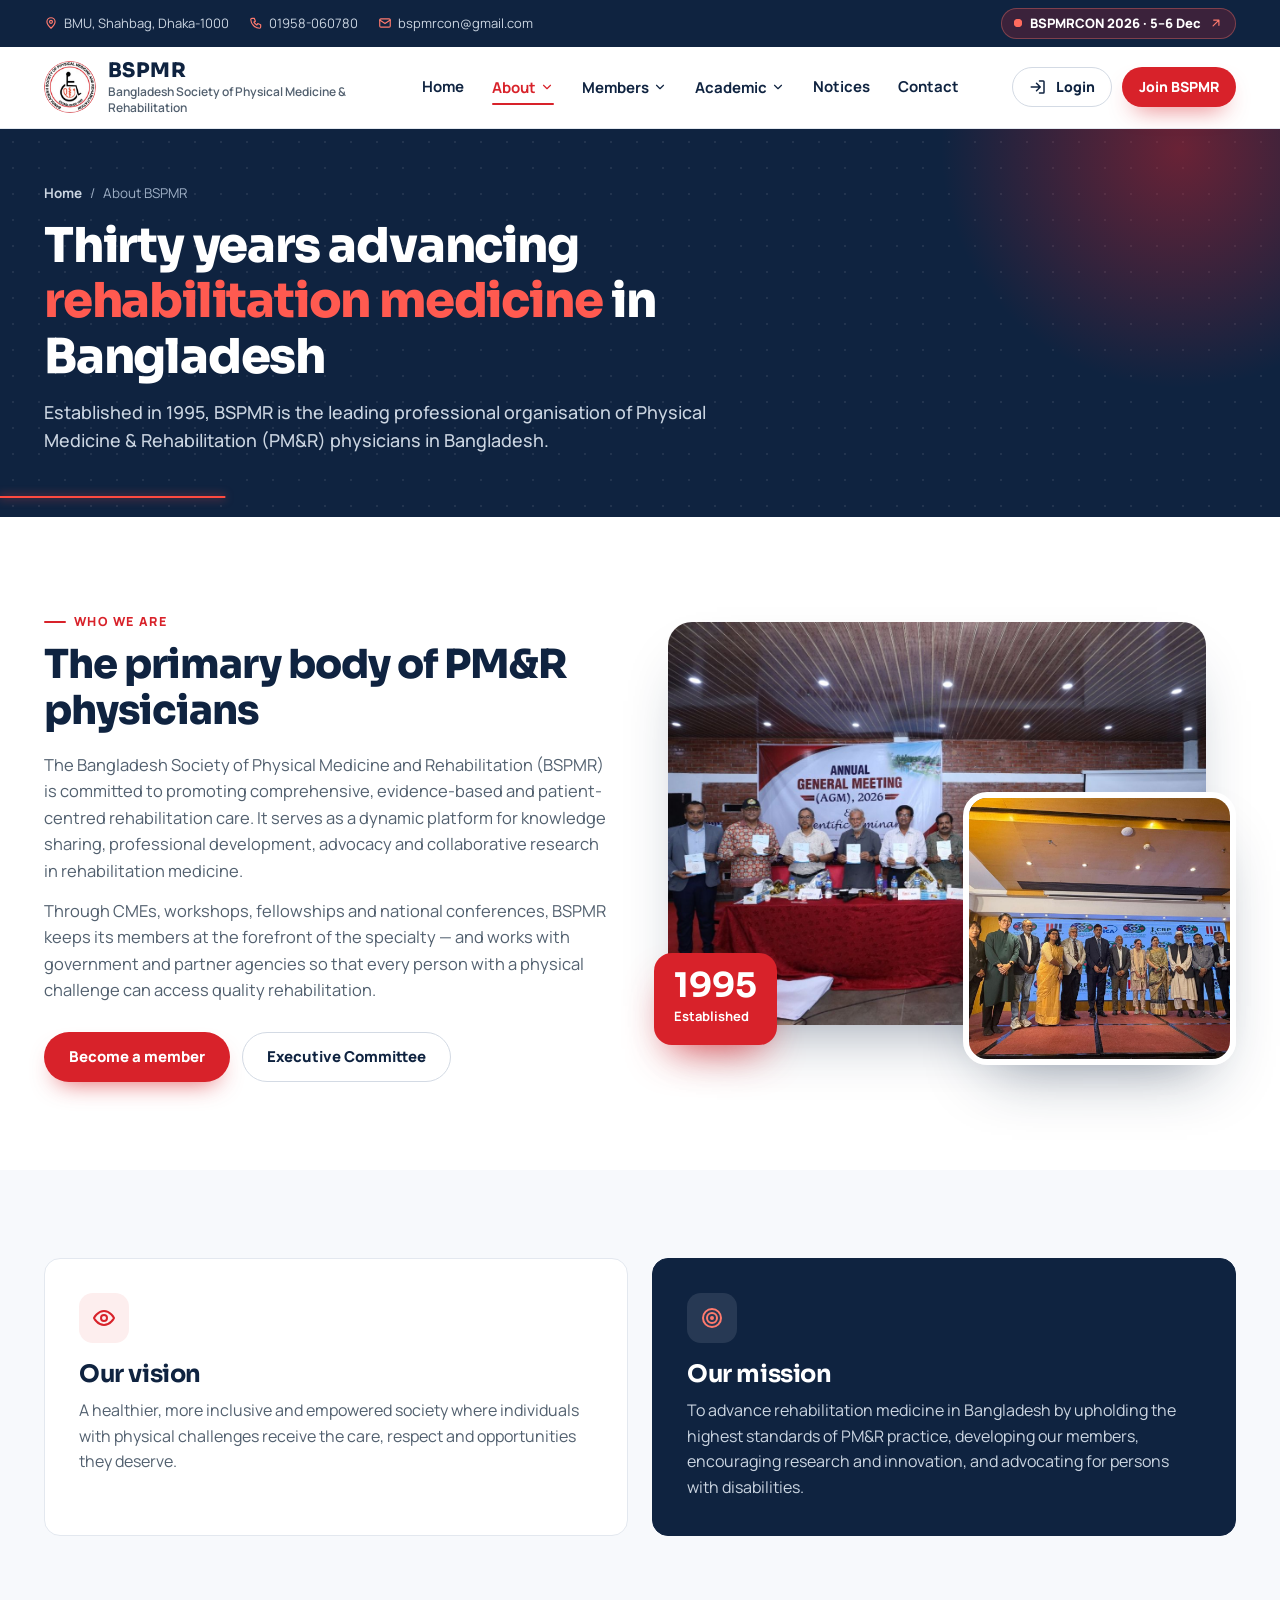
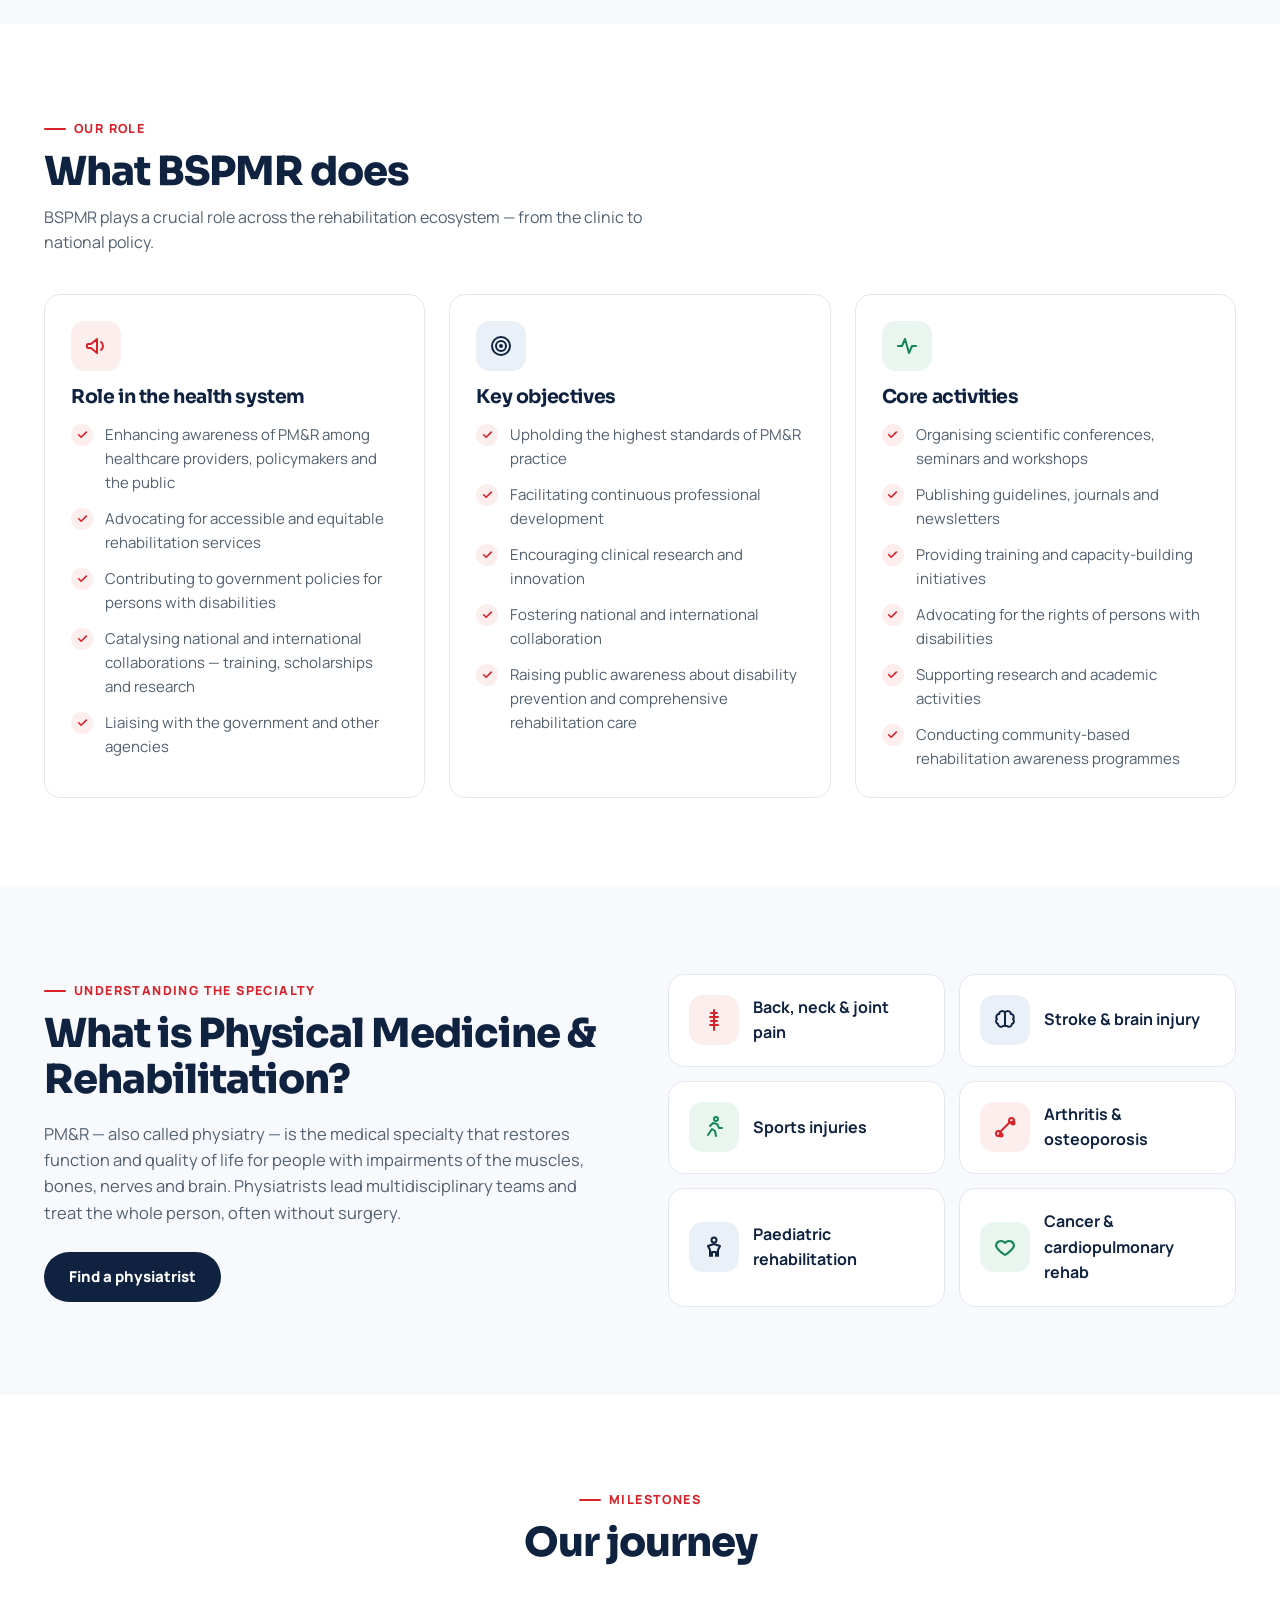
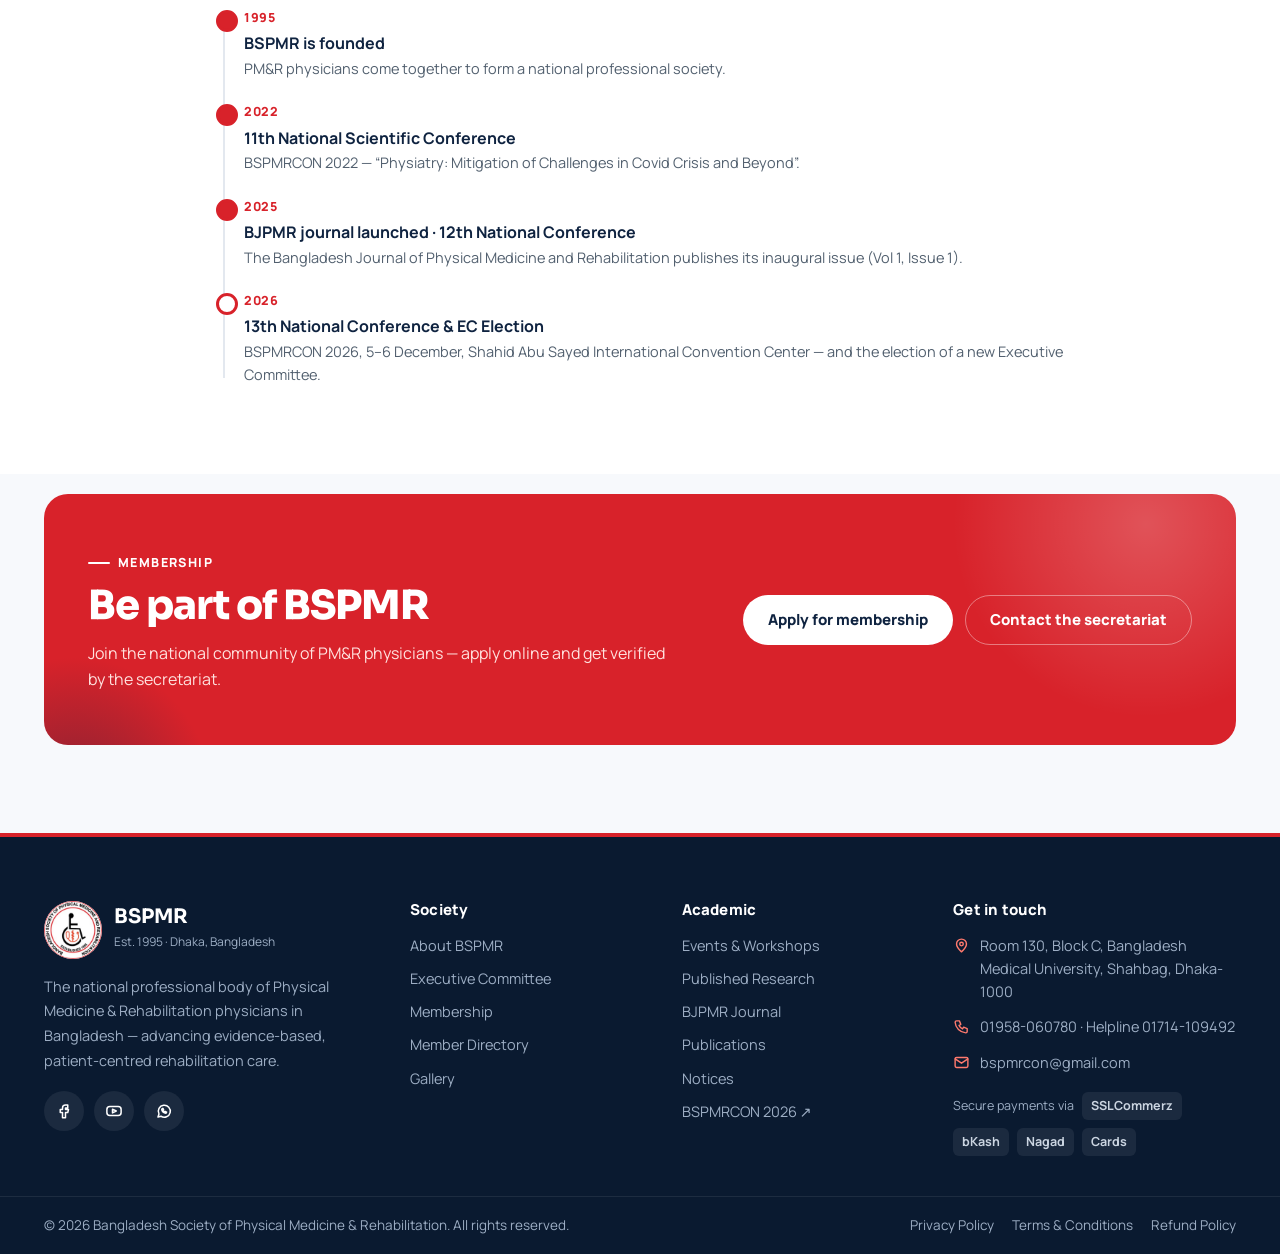
==== about.html @ 9bfc3e1b "Add BSPMR main website prototype Static multi-page redesign of bspmr.org matching the BSPMRCON 2026 " ====
<!doctype html>
<html lang="en">
<head>
<meta charset="utf-8">
<meta name="viewport" content="width=device-width, initial-scale=1">
<title>About — BSPMR</title>
<meta name="description" content="About the Bangladesh Society of Physical Medicine and Rehabilitation (BSPMR): history, mission, objectives and core activities since 1995.">
<meta name="theme-color" content="#0F2340">
<link rel="icon" type="image/png" href="assets/img/bspmr-logo.png">
<link rel="preconnect" href="https://fonts.googleapis.com">
<link rel="preconnect" href="https://fonts.gstatic.com" crossorigin>
<link rel="stylesheet" href="https://fonts.googleapis.com/css2?family=Sora:wght@600;700;800&family=Manrope:wght@400;500;600;700;800&display=swap">
<link rel="stylesheet" href="assets/css/style.css">
</head>
<body data-page="about">
<div id="site-header"></div>

<main id="main">
<section class="phero">
  <div class="wrap">
    <nav class="crumbs in1" aria-label="Breadcrumb"><a href="index.html">Home</a><span aria-hidden="true">/</span><span>About BSPMR</span></nav>
    <h1 class="in2">Thirty years advancing <em>rehabilitation medicine</em> in Bangladesh</h1>
    <p class="in3">Established in 1995, BSPMR is the leading professional organisation of Physical Medicine &amp; Rehabilitation (PM&amp;R) physicians in Bangladesh.</p>
  </div>
  <svg class="phero-ecg" viewBox="0 0 1440 60" preserveAspectRatio="none" aria-hidden="true"><path class="ecg" pathLength="1000" d="M0 40 H300 L318 40 L330 14 L344 56 L358 4 L372 48 L382 40 H760 L778 40 L790 14 L804 56 L818 4 L832 48 L842 40 H1180 L1198 40 L1210 14 L1224 56 L1238 4 L1252 48 L1262 40 H1440" fill="none" stroke="#FF4A40" stroke-width="2" stroke-linecap="round" stroke-linejoin="round" stroke-dasharray="140 860" style="filter:drop-shadow(0 0 5px rgba(255,74,64,.8))"/></svg>
</section>

<section class="section section-white">
  <div class="wrap split">
    <div class="rv">
      <span class="eyebrow">Who we are</span>
      <h2 style="font-size:clamp(28px,3.2vw,40px);font-weight:800;letter-spacing:-1px;margin:10px 0 18px">The primary body of PM&amp;R physicians</h2>
      <p class="muted" style="font-size:16.5px">The Bangladesh Society of Physical Medicine and Rehabilitation (BSPMR) is committed to promoting comprehensive, evidence-based and patient-centred rehabilitation care. It serves as a dynamic platform for knowledge sharing, professional development, advocacy and collaborative research in rehabilitation medicine.</p>
      <p class="muted" style="font-size:16.5px;margin-top:14px">Through CMEs, workshops, fellowships and national conferences, BSPMR keeps its members at the forefront of the specialty — and works with government and partner agencies so that every person with a physical challenge can access quality rehabilitation.</p>
      <div style="display:flex;gap:12px;flex-wrap:wrap;margin-top:28px"><a class="btn btn-red" href="membership.html">Become a member</a><a class="btn btn-ghost" href="committee.html">Executive Committee</a></div>
    </div>
    <div class="photo-stack rv">
      <img src="assets/img/gallery/g7.jpg" alt="BSPMR Annual General Meeting and scientific seminar 2026" width="1400" height="933">
      <img class="ps2" src="assets/img/gallery/g5.jpg" alt="BSPMR members with international partners" loading="lazy" width="1280" height="960">
      <div class="since"><b>1995</b><small>Established</small></div>
    </div>
  </div>
</section>

<section class="section">
  <div class="wrap">
    <div class="grid g2">
      <div class="card lift rv" style="padding:34px"><span class="ic"><svg viewBox="0 0 24 24" fill="none" stroke="currentColor" stroke-width="2" stroke-linecap="round" stroke-linejoin="round" aria-hidden="true"><path d="M2 12s3.5-7 10-7 10 7 10 7-3.5 7-10 7S2 12 2 12z"/><circle cx="12" cy="12" r="3"/></svg></span><h3 style="font-size:24px;margin:18px 0 10px">Our vision</h3><p class="muted" style="font-size:16px">A healthier, more inclusive and empowered society where individuals with physical challenges receive the care, respect and opportunities they deserve.</p></div>
      <div class="card lift rv" style="padding:34px;background:var(--navy);color:#fff;border-color:var(--navy)"><span class="ic" style="background:rgba(255,255,255,.1);color:var(--coral)"><svg viewBox="0 0 24 24" fill="none" stroke="currentColor" stroke-width="2" stroke-linecap="round" stroke-linejoin="round" aria-hidden="true"><circle cx="12" cy="12" r="9"/><circle cx="12" cy="12" r="5"/><circle cx="12" cy="12" r="1"/></svg></span><h3 style="font-size:24px;margin:18px 0 10px">Our mission</h3><p style="font-size:16px;color:#CBD5E1">To advance rehabilitation medicine in Bangladesh by upholding the highest standards of PM&amp;R practice, developing our members, encouraging research and innovation, and advocating for persons with disabilities.</p></div>
    </div>
  </div>
</section>

<section class="section section-white">
  <div class="wrap">
    <div class="sh rv"><div><span class="eyebrow">Our role</span><h2>What BSPMR does</h2><p>BSPMR plays a crucial role across the rehabilitation ecosystem — from the clinic to national policy.</p></div></div>
    <div class="grid g3">
      <div class="card rv"><span class="ic"><svg viewBox="0 0 24 24" fill="none" stroke="currentColor" stroke-width="2" stroke-linecap="round" stroke-linejoin="round" aria-hidden="true"><path d="M3 11v2a1 1 0 0 0 1 1h3l6 5V5L7 10H4a1 1 0 0 0-1 1z"/><path d="M17 8a5 5 0 0 1 0 8"/></svg></span><h3 style="margin:16px 0 14px">Role in the health system</h3><ul class="check-list muted" style="font-size:15px">
        <li>Enhancing awareness of PM&amp;R among healthcare providers, policymakers and the public</li>
        <li>Advocating for accessible and equitable rehabilitation services</li>
        <li>Contributing to government policies for persons with disabilities</li>
        <li>Catalysing national and international collaborations — training, scholarships and research</li>
        <li>Liaising with the government and other agencies</li></ul></div>
      <div class="card rv" style="transition-delay:60ms"><span class="ic ic-navy"><svg viewBox="0 0 24 24" fill="none" stroke="currentColor" stroke-width="2" stroke-linecap="round" stroke-linejoin="round" aria-hidden="true"><circle cx="12" cy="12" r="9"/><circle cx="12" cy="12" r="5"/><circle cx="12" cy="12" r="1"/></svg></span><h3 style="margin:16px 0 14px">Key objectives</h3><ul class="check-list muted" style="font-size:15px">
        <li>Upholding the highest standards of PM&amp;R practice</li>
        <li>Facilitating continuous professional development</li>
        <li>Encouraging clinical research and innovation</li>
        <li>Fostering national and international collaboration</li>
        <li>Raising public awareness about disability prevention and comprehensive rehabilitation care</li></ul></div>
      <div class="card rv" style="transition-delay:120ms"><span class="ic ic-green"><svg viewBox="0 0 24 24" fill="none" stroke="currentColor" stroke-width="2" stroke-linecap="round" stroke-linejoin="round" aria-hidden="true"><path d="M3 12h4l3-7 4 14 3-7h4"/></svg></span><h3 style="margin:16px 0 14px">Core activities</h3><ul class="check-list muted" style="font-size:15px">
        <li>Organising scientific conferences, seminars and workshops</li>
        <li>Publishing guidelines, journals and newsletters</li>
        <li>Providing training and capacity-building initiatives</li>
        <li>Advocating for the rights of persons with disabilities</li>
        <li>Supporting research and academic activities</li>
        <li>Conducting community-based rehabilitation awareness programmes</li></ul></div>
    </div>
  </div>
</section>

<section class="section">
  <div class="wrap split" style="align-items:start">
    <div class="rv">
      <span class="eyebrow">Understanding the specialty</span>
      <h2 style="font-size:clamp(28px,3.2vw,40px);font-weight:800;letter-spacing:-1px;margin:10px 0 18px">What is Physical Medicine &amp; Rehabilitation?</h2>
      <p class="muted" style="font-size:16.5px">PM&amp;R — also called physiatry — is the medical specialty that restores function and quality of life for people with impairments of the muscles, bones, nerves and brain. Physiatrists lead multidisciplinary teams and treat the whole person, often without surgery.</p>
      <a class="btn btn-navy" href="find-physiatrist.html" style="margin-top:26px">Find a physiatrist</a>
    </div>
    <div class="grid" style="grid-template-columns:repeat(auto-fit,minmax(min(100%,220px),1fr));gap:14px">
      <div class="card rv" style="padding:20px;display:flex;gap:14px;align-items:center"><span class="ic"><svg viewBox="0 0 24 24" fill="none" stroke="currentColor" stroke-width="2" stroke-linecap="round" stroke-linejoin="round" aria-hidden="true"><path d="M12 2v20"/><path d="M9 5h6M8 9h8M9 13h6M8 17h8"/></svg></span><b>Back, neck &amp; joint pain</b></div>
      <div class="card rv" style="padding:20px;display:flex;gap:14px;align-items:center"><span class="ic ic-navy"><svg viewBox="0 0 24 24" fill="none" stroke="currentColor" stroke-width="2" stroke-linecap="round" stroke-linejoin="round" aria-hidden="true"><path d="M12 5a3 3 0 0 0-5.8 1A3 3 0 0 0 4 11a3 3 0 0 0 1 5 3 3 0 0 0 5 2 2 2 0 0 0 2-1zM12 5a3 3 0 0 1 5.8 1A3 3 0 0 1 20 11a3 3 0 0 1-1 5 3 3 0 0 1-5 2 2 2 0 0 1-2-1z"/></svg></span><b>Stroke &amp; brain injury</b></div>
      <div class="card rv" style="padding:20px;display:flex;gap:14px;align-items:center"><span class="ic ic-green"><svg viewBox="0 0 24 24" fill="none" stroke="currentColor" stroke-width="2" stroke-linecap="round" stroke-linejoin="round" aria-hidden="true"><circle cx="14" cy="4" r="2"/><path d="m6 20 4-6 3 2 1 5M8 11l3-3 4 1 2 4h3"/></svg></span><b>Sports injuries</b></div>
      <div class="card rv" style="padding:20px;display:flex;gap:14px;align-items:center"><span class="ic"><svg viewBox="0 0 24 24" fill="none" stroke="currentColor" stroke-width="2" stroke-linecap="round" stroke-linejoin="round" aria-hidden="true"><path d="M7 17 17 7"/><circle cx="5.5" cy="18.5" r="2.5"/><circle cx="18.5" cy="5.5" r="2.5"/><circle cx="8" cy="20" r="1.5"/><circle cx="20" cy="8" r="1.5"/></svg></span><b>Arthritis &amp; osteoporosis</b></div>
      <div class="card rv" style="padding:20px;display:flex;gap:14px;align-items:center"><span class="ic ic-navy"><svg viewBox="0 0 24 24" fill="none" stroke="currentColor" stroke-width="2" stroke-linecap="round" stroke-linejoin="round" aria-hidden="true"><circle cx="12" cy="5" r="2.5"/><path d="M8 21v-6l-2-4 6-2 6 2-2 4v6M10 21v-4h4v4"/></svg></span><b>Paediatric rehabilitation</b></div>
      <div class="card rv" style="padding:20px;display:flex;gap:14px;align-items:center"><span class="ic ic-green"><svg viewBox="0 0 24 24" fill="none" stroke="currentColor" stroke-width="2" stroke-linecap="round" stroke-linejoin="round" aria-hidden="true"><path d="M12 20s-7-4.4-9-9a5 5 0 0 1 9-3 5 5 0 0 1 9 3c-2 4.6-9 9-9 9z"/></svg></span><b>Cancer &amp; cardiopulmonary rehab</b></div>
    </div>
  </div>
</section>

<section class="section section-white">
  <div class="wrap" style="max-width:900px">
    <div class="sh rv" style="justify-content:center;text-align:center"><div><span class="eyebrow">Milestones</span><h2>Our journey</h2></div></div>
    <div class="timeline">
      <div class="tl done rv"><small>1995</small><b>BSPMR is founded</b><p>PM&amp;R physicians come together to form a national professional society.</p></div>
      <div class="tl done rv"><small>2022</small><b>11th National Scientific Conference</b><p>BSPMRCON 2022 — “Physiatry: Mitigation of Challenges in Covid Crisis and Beyond”.</p></div>
      <div class="tl done rv"><small>2025</small><b>BJPMR journal launched · 12th National Conference</b><p>The Bangladesh Journal of Physical Medicine and Rehabilitation publishes its inaugural issue (Vol 1, Issue 1).</p></div>
      <div class="tl rv"><small>2026</small><b>13th National Conference &amp; EC Election</b><p>BSPMRCON 2026, 5–6 December, Shahid Abu Sayed International Convention Center — and the election of a new Executive Committee.</p></div>
    </div>
  </div>
</section>

<section class="section" style="padding-top:20px">
  <div class="wrap">
    <div class="cta-band rv">
      <div><span class="eyebrow" style="color:#fff">Membership</span><h2 style="margin-top:10px">Be part of BSPMR</h2>
      <p>Join the national community of PM&amp;R physicians — apply online and get verified by the secretariat.</p></div>
      <div style="display:flex;gap:12px;flex-wrap:wrap;justify-content:flex-end"><a class="btn btn-white" href="membership.html">Apply for membership</a><a class="btn btn-ghost-light" href="contact.html">Contact the secretariat</a></div>
    </div>
  </div>
</section>

</main>

<div id="site-footer"></div>
<script src="assets/js/data.js"></script>
<script src="assets/js/site.js"></script>

</body>
</html>
---- assets/css/style.css ----
/* BSPMR main site prototype — shared styles
   Visual language matches the BSPMRCON 2026 conference prototype:
   navy #0F2340, signal red #D8222A, warm orange #EA5B2B, Sora + Manrope. */

:root{
  --navy:#0F2340; --navy-2:#0A1A30; --navy-3:#16305A;
  --red:#D8222A; --red-d:#B8181F; --orange:#EA5B2B; --coral:#FF7A6E;
  --ink:#0F2340; --muted:#52606F; --muted-2:#7A8796;
  --line:#E3E8EF; --line-2:#EEF1F5; --bg:#F7F9FC; --card:#FFFFFF;
  --tint-red:#FDEEEE; --tint-blue:#EAF0F8; --tint-green:#E8F6EF; --green:#14845A;
  --r-sm:10px; --r:16px; --r-lg:24px;
  --shadow:0 18px 40px -22px rgba(15,35,64,.35);
  --shadow-lg:0 30px 60px -28px rgba(15,35,64,.45);
  --wrap:1240px;
  --f-head:'Sora',system-ui,sans-serif; --f-body:'Manrope',system-ui,sans-serif;
}
*{box-sizing:border-box}
html{scroll-behavior:smooth;-webkit-text-size-adjust:100%}
body{margin:0;font-family:var(--f-body);color:var(--ink);background:var(--bg);line-height:1.6;font-size:16px;overflow-x:hidden}
img{max-width:100%;height:auto;display:block}
a{color:var(--red-d)} a:hover{color:var(--navy)}
h1,h2,h3,h4{font-family:var(--f-head);line-height:1.15;margin:0;letter-spacing:-.4px}
p{margin:0}
button,input,select,textarea{font-family:inherit;font-size:inherit}
:focus-visible{outline:3px solid rgba(216,34,42,.45);outline-offset:2px}
.sr-only{position:absolute;width:1px;height:1px;overflow:hidden;clip:rect(0 0 0 0);white-space:nowrap}
.wrap{max-width:var(--wrap);margin:0 auto;padding:0 24px}
.skip{position:absolute;left:-999px;top:8px;background:var(--red);color:#fff;padding:10px 16px;border-radius:8px;z-index:999}
.skip:focus{left:8px}

/* ---------- motion ---------- */
@keyframes fadeUp{from{opacity:0;transform:translateY(24px)}to{opacity:1;transform:none}}
@keyframes fadeIn{from{opacity:0}to{opacity:1}}
@keyframes floatY{0%,100%{transform:translateY(0)}50%{transform:translateY(-10px)}}
@keyframes ping{0%{transform:scale(1);opacity:.7}100%{transform:scale(2.3);opacity:0}}
@keyframes shine{0%{left:-60%}60%,100%{left:130%}}
@keyframes ecg{from{stroke-dashoffset:1000}to{stroke-dashoffset:0}}
@keyframes marquee{from{transform:translateX(0)}to{transform:translateX(-50%)}}
@keyframes spin{to{transform:rotate(360deg)}}
.in1{animation:fadeUp .8s cubic-bezier(.2,.7,.2,1) both .05s}
.in2{animation:fadeUp .8s cubic-bezier(.2,.7,.2,1) both .18s}
.in3{animation:fadeUp .8s cubic-bezier(.2,.7,.2,1) both .3s}
.in4{animation:fadeUp .8s cubic-bezier(.2,.7,.2,1) both .42s}
.in5{animation:fadeIn 1.1s ease both .3s}
.float1{animation:floatY 5s ease-in-out infinite}
.float2{animation:floatY 6s ease-in-out infinite 1s}
.ecg{animation:ecg 5s linear infinite}
.rv{opacity:0;transform:translateY(22px);transition:opacity .7s cubic-bezier(.2,.7,.2,1),transform .7s cubic-bezier(.2,.7,.2,1)}
.rv.on{opacity:1;transform:none}
.lift{transition:transform .35s cubic-bezier(.2,.7,.2,1),box-shadow .35s}
.lift:hover{transform:translateY(-5px);box-shadow:var(--shadow-lg)}
.shine{position:relative;overflow:hidden}
.shine::after{content:"";position:absolute;top:0;left:-60%;width:40%;height:100%;background:linear-gradient(100deg,transparent,rgba(255,255,255,.45),transparent);transform:skewX(-20deg);animation:shine 3.4s ease-in-out infinite}
.ping-dot{position:relative;width:8px;height:8px;display:inline-block;flex-shrink:0}
.ping-dot::before,.ping-dot::after{content:"";position:absolute;inset:0;border-radius:999px;background:#FF6B5E}
.ping-dot::before{animation:ping 2s ease-out infinite}
@media (prefers-reduced-motion:reduce){*,*::before,*::after{animation:none!important;transition:none!important}.rv{opacity:1;transform:none}}

/* ---------- buttons ---------- */
.btn{display:inline-flex;align-items:center;justify-content:center;gap:9px;min-height:46px;padding:12px 24px;border-radius:999px;font-weight:800;font-size:15px;text-decoration:none;border:1.5px solid transparent;cursor:pointer;transition:background .2s,color .2s,border-color .2s,transform .2s,box-shadow .2s;white-space:nowrap}
.btn svg{width:18px;height:18px;flex-shrink:0}
.btn-red{background:var(--red);color:#fff;box-shadow:0 12px 24px -12px rgba(216,34,42,.75)}
.btn-red:hover{background:var(--red-d);color:#fff}
.btn-navy{background:var(--navy);color:#fff}
.btn-navy:hover{background:var(--navy-3);color:#fff}
.btn-ghost{background:transparent;color:var(--navy);border-color:#D3DAE4}
.btn-ghost:hover{border-color:var(--red);color:var(--red)}
.btn-ghost-light{background:transparent;color:#fff;border-color:rgba(255,255,255,.4)}
.btn-ghost-light:hover{background:rgba(255,255,255,.08);color:#fff;border-color:#fff}
.btn-white{background:#fff;color:var(--navy)}
.btn-white:hover{color:var(--red)}
.btn-sm{min-height:38px;padding:8px 16px;font-size:14px}
.link-arrow{display:inline-flex;align-items:center;gap:6px;font-weight:800;text-decoration:none;color:var(--red)}
.link-arrow svg{width:16px;height:16px;transition:transform .25s}
.link-arrow:hover svg{transform:translateX(4px)}

/* ---------- header ---------- */
.topbar{background:var(--navy);color:#CBD5E1;font-size:13px}
.topbar .wrap{display:flex;flex-wrap:wrap;gap:6px 22px;align-items:center;justify-content:space-between;padding-top:8px;padding-bottom:8px}
.topbar-info{display:flex;gap:20px;flex-wrap:wrap}
.topbar-info span,.topbar-info a{display:inline-flex;align-items:center;gap:6px;color:#CBD5E1;text-decoration:none}
.topbar-info a:hover{color:#fff}
.topbar svg{width:14px;height:14px;color:var(--coral)}
.topbar-con{display:inline-flex;align-items:center;gap:8px;color:#fff;text-decoration:none;font-weight:800;background:rgba(216,34,42,.22);border:1px solid rgba(255,120,110,.35);padding:4px 12px;border-radius:999px}
.topbar-con:hover{color:#fff;background:rgba(216,34,42,.4)}
.site-header{position:sticky;top:0;z-index:60;background:#fff;border-bottom:1px solid var(--line);transition:box-shadow .3s}
.site-header.scrolled{box-shadow:0 14px 34px -16px rgba(15,35,64,.38)}
.hdr{display:flex;align-items:center;justify-content:space-between;gap:18px;padding-top:12px;padding-bottom:12px}
.brand{display:flex;align-items:center;gap:12px;text-decoration:none;color:var(--navy);min-width:0}
.brand img{width:52px;height:52px;border-radius:50%;object-fit:cover;flex-shrink:0;transition:transform .3s}
.site-header.scrolled .brand img{transform:scale(.86)}
.brand-name{font-family:var(--f-head);font-weight:800;font-size:20px;letter-spacing:.4px;line-height:1.1}
.brand-name b{color:var(--red)}
.brand-sub{display:block;font-size:12px;color:var(--muted);font-weight:600;line-height:1.3;max-width:260px}
.nav{display:flex;align-items:center;gap:4px}
.nav-item{position:relative}
.nav-link{display:inline-flex;align-items:center;gap:4px;padding:10px 12px;font-weight:700;font-size:15px;color:var(--navy);text-decoration:none;border-radius:10px;background:none;border:0;cursor:pointer;position:relative}
.nav-link svg{width:14px;height:14px;transition:transform .25s}
.nav-link:hover,.nav-item:focus-within>.nav-link{color:var(--red)}
.nav-link.active{color:var(--red)}
.nav-link.active::after{content:"";position:absolute;left:12px;right:12px;bottom:3px;height:2px;background:var(--red);border-radius:2px}
.dropdown{position:absolute;top:100%;left:-8px;min-width:270px;background:#fff;border:1px solid var(--line);border-radius:var(--r);box-shadow:var(--shadow-lg);padding:8px;opacity:0;visibility:hidden;transform:translateY(8px);transition:opacity .2s,transform .2s,visibility .2s}
.nav-item:hover .dropdown,.nav-item:focus-within .dropdown,.nav-item.open .dropdown{opacity:1;visibility:visible;transform:none}
.nav-item:hover>.nav-link svg,.nav-item.open>.nav-link svg{transform:rotate(180deg)}
.dropdown a{display:flex;gap:12px;align-items:flex-start;padding:10px 12px;border-radius:10px;text-decoration:none;color:var(--navy)}
.dropdown a:hover{background:var(--bg)}
.dropdown a:hover .dd-ic{background:var(--red);color:#fff}
.dd-ic{width:34px;height:34px;border-radius:9px;background:var(--tint-red);color:var(--red);display:inline-flex;align-items:center;justify-content:center;flex-shrink:0;transition:background .2s,color .2s}
.dd-ic svg{width:17px;height:17px}
.dd-t{font-weight:800;font-size:14px;display:block;line-height:1.3}
.dd-d{font-size:12.5px;color:var(--muted);display:block;line-height:1.4}
.hdr-cta{display:flex;align-items:center;gap:10px}
.menu-btn{display:none;width:46px;height:46px;border-radius:12px;border:1.5px solid #D3DAE4;background:#fff;align-items:center;justify-content:center;cursor:pointer;color:var(--navy)}
.menu-btn svg{width:22px;height:22px}
.mnav{display:none;border-top:1px solid var(--line);background:#fff;max-height:calc(100vh - 80px);overflow:auto}
.mnav.open{display:block;animation:fadeIn .25s both}
.mnav .wrap{padding-top:8px;padding-bottom:18px}
.mnav-group{border-bottom:1px solid var(--line-2);padding:10px 0}
.mnav-h{font-size:12px;font-weight:800;letter-spacing:1px;text-transform:uppercase;color:var(--muted-2);padding:4px 4px}
.mnav a{display:block;padding:10px 4px;color:var(--navy);text-decoration:none;font-weight:700}
.mnav a.active{color:var(--red)}
.mnav-cta{display:flex;gap:10px;padding-top:14px;flex-wrap:wrap}
.mnav-cta .btn{flex:1}
@media (max-width:1180px){.nav{display:none}.menu-btn{display:inline-flex}.hdr-cta .btn-ghost{display:none}}
@media (max-width:720px){.topbar-info .hide-sm{display:none}.brand-sub{display:none}.hdr-cta .btn-red{display:none}.brand img{width:46px;height:46px}}

/* ---------- page hero (inner pages) ---------- */
.phero{position:relative;background:var(--navy);color:#fff;overflow:hidden}
.phero::before{content:"";position:absolute;inset:0;background-image:radial-gradient(rgba(255,255,255,.08) 1px,transparent 1px);background-size:26px 26px}
.phero::after{content:"";position:absolute;width:520px;height:520px;border-radius:50%;right:-160px;top:-240px;background:radial-gradient(circle,rgba(216,34,42,.45),transparent 65%)}
.phero .wrap{position:relative;z-index:1;padding-top:54px;padding-bottom:62px}
.crumbs{display:flex;gap:8px;align-items:center;font-size:13.5px;color:#9DAEC4;margin-bottom:14px;flex-wrap:wrap}
.crumbs a{color:#CBD5E1;text-decoration:none;font-weight:700}
.crumbs a:hover{color:#fff}
.phero h1{font-size:clamp(30px,4vw,48px);font-weight:800;letter-spacing:-1.2px;max-width:820px}
.phero h1 em{font-style:normal;color:#FF5A50}
.phero p{color:#CBD5E1;font-size:clamp(15px,1.4vw,18px);max-width:720px;margin-top:14px;font-weight:500}
.phero-ecg{position:absolute;left:0;right:0;bottom:0;width:100%;height:60px;pointer-events:none;z-index:1}

/* ---------- sections ---------- */
.section{padding:88px 0}
.section-sm{padding:60px 0}
.section-white{background:#fff}
.section-navy{background:var(--navy);color:#fff}
.eyebrow{display:inline-flex;align-items:center;gap:8px;font-size:12.5px;font-weight:800;letter-spacing:1.4px;text-transform:uppercase;color:var(--red)}
.eyebrow::before{content:"";width:22px;height:2px;background:currentColor;border-radius:2px}
.section-navy .eyebrow{color:var(--coral)}
.sh{display:flex;justify-content:space-between;align-items:flex-end;gap:20px;flex-wrap:wrap;margin-bottom:38px}
.sh h2{font-size:clamp(28px,3.2vw,40px);font-weight:800;letter-spacing:-1px;margin-top:10px}
.sh p{color:var(--muted);max-width:620px;margin-top:10px}
.section-navy .sh p{color:#CBD5E1}
.grid{display:grid;gap:24px}
.g2{grid-template-columns:repeat(auto-fit,minmax(min(100%,420px),1fr))}
.g3{grid-template-columns:repeat(auto-fit,minmax(min(100%,300px),1fr))}
.g4{grid-template-columns:repeat(auto-fit,minmax(min(100%,230px),1fr))}
.card{background:var(--card);border:1px solid var(--line);border-radius:var(--r);padding:26px}
.card h3{font-size:19px;font-weight:700}
.ic{width:50px;height:50px;border-radius:14px;background:var(--tint-red);color:var(--red);display:inline-flex;align-items:center;justify-content:center;flex-shrink:0}
.ic svg{width:24px;height:24px}
.ic-navy{background:var(--tint-blue);color:var(--navy)}
.ic-green{background:var(--tint-green);color:var(--green)}
.tag{display:inline-flex;align-items:center;gap:6px;font-size:12px;font-weight:800;padding:5px 11px;border-radius:999px;background:var(--tint-blue);color:var(--navy);line-height:1.2}
.tag-red{background:var(--tint-red);color:var(--red-d)}
.tag-green{background:var(--tint-green);color:var(--green)}
.tag-amber{background:#FFF4E5;color:#9A5B00}
.muted{color:var(--muted)}
.check-list{list-style:none;padding:0;margin:0;display:grid;gap:12px}
.check-list li{display:flex;gap:12px;align-items:flex-start}
.check-list li::before{content:"";width:22px;height:22px;flex-shrink:0;border-radius:50%;margin-top:1px;background:var(--tint-red) url("data:image/svg+xml,%3Csvg xmlns='http://www.w3.org/2000/svg' viewBox='0 0 24 24' fill='none' stroke='%23D8222A' stroke-width='3' stroke-linecap='round' stroke-linejoin='round'%3E%3Cpath d='M5 12.5l4.5 4.5L19 7.5'/%3E%3C/svg%3E") center/13px no-repeat}
.section-navy .check-list li::before{background-color:rgba(255,255,255,.1)}

/* ---------- home hero ---------- */
.hero{position:relative;background:var(--navy);color:#fff;overflow:hidden}
.hero::before{content:"";position:absolute;inset:0;background-image:radial-gradient(rgba(255,255,255,.08) 1px,transparent 1px);background-size:28px 28px}
.hero-glow1{position:absolute;width:600px;height:600px;border-radius:50%;right:-200px;top:-220px;background:radial-gradient(circle,rgba(216,34,42,.45),transparent 65%)}
.hero-glow2{position:absolute;width:460px;height:460px;border-radius:50%;left:-180px;bottom:-240px;background:radial-gradient(circle,rgba(234,91,43,.25),transparent 65%)}
.hero-ecg{position:absolute;left:0;right:0;bottom:70px;width:100%;height:84px;pointer-events:none}
.hero .wrap{position:relative;display:grid;grid-template-columns:1.05fr .95fr;gap:48px;align-items:center;padding-top:70px;padding-bottom:150px}
.hero-badge{display:inline-flex;align-items:center;gap:10px;padding:8px 16px;border-radius:999px;background:rgba(216,34,42,.16);border:1px solid rgba(255,120,110,.4);font-size:13px;font-weight:800;letter-spacing:.6px;color:#FFB4AC}
.hero h1{font-size:clamp(36px,4.8vw,62px);line-height:1.04;font-weight:800;letter-spacing:-1.8px;margin:20px 0 18px}
.hero h1 span{color:#FF5A50}
.hero-lead{font-size:clamp(16px,1.5vw,19px);color:#CBD5E1;max-width:580px;font-weight:500}
.hero-ctas{display:flex;flex-wrap:wrap;gap:14px;margin:30px 0 34px}
.hero-ctas .btn{min-height:54px;padding:15px 28px;font-size:16px}
.hero-meta{display:flex;flex-wrap:wrap;gap:26px;color:#CBD5E1;font-size:14.5px}
.hero-meta>span{display:inline-flex;align-items:center;gap:12px}
.hero-meta strong{color:#fff;display:block;font-size:15.5px}
.hm-ic{width:44px;height:44px;border-radius:12px;background:rgba(255,255,255,.08);display:inline-flex;align-items:center;justify-content:center;color:var(--coral)}
.hm-ic svg{width:20px;height:20px}
.hero-visual{position:relative}
.hero-photo{position:relative;border-radius:28px;overflow:hidden;aspect-ratio:4/3.3;box-shadow:0 40px 80px -30px rgba(0,0,0,.75),0 0 0 8px rgba(255,255,255,.05)}
.hero-photo img{width:100%;height:100%;object-fit:cover}
.hero-photo::after{content:"";position:absolute;inset:0;background:linear-gradient(180deg,transparent 55%,rgba(10,26,48,.75))}
.hero-photo figcaption{position:absolute;left:20px;bottom:18px;z-index:1;font-size:13.5px;font-weight:700;color:#E2E8F0}
.hero-chip{position:absolute;background:#fff;color:var(--navy);border-radius:16px;padding:13px 16px;box-shadow:0 22px 44px -14px rgba(0,0,0,.55);display:flex;gap:12px;align-items:center;z-index:2}
.hero-chip b{font-family:var(--f-head);font-size:22px;display:block;line-height:1}
.hero-chip small{font-size:12.5px;color:var(--muted);font-weight:700}
.hero-chip .ic{width:42px;height:42px;border-radius:12px}
.hero-chip .ic svg{width:20px;height:20px}
.chip-a{left:-34px;top:12%}
.chip-b{right:-22px;bottom:-26px}
.hero-logo{position:absolute;right:-18px;top:-24px;width:96px;height:96px;border-radius:50%;background:#fff;box-shadow:0 18px 40px -12px rgba(0,0,0,.6),0 0 0 6px rgba(255,255,255,.08);overflow:hidden;z-index:2}
@media (max-width:980px){.hero .wrap{grid-template-columns:1fr;padding-bottom:130px}.hero-visual{max-width:560px;margin:10px auto 0;width:100%}.chip-a{left:-8px}.chip-b{right:-6px}.hero-logo{right:-6px}}
@media (max-width:520px){.hero-chip{padding:10px 12px}.hero-chip b{font-size:18px}.chip-a{top:-18px}.hero-logo{width:72px;height:72px}}

/* stats band overlapping hero */
.stats{position:relative;z-index:3;margin-top:-84px}
.stats-in{background:#fff;border-radius:var(--r-lg);box-shadow:var(--shadow-lg);display:grid;grid-template-columns:repeat(5,1fr);overflow:hidden;border:1px solid var(--line)}
.stat{padding:26px 22px;border-right:1px solid var(--line-2);text-align:left}
.stat:last-child{border-right:0}
.stat b{font-family:var(--f-head);font-size:clamp(28px,3vw,38px);font-weight:800;color:var(--navy);display:block;line-height:1;letter-spacing:-1px}
.stat b i{font-style:normal;color:var(--red)}
.stat span{display:block;margin-top:8px;font-size:14px;color:var(--muted);font-weight:700}
@media (max-width:900px){.stats-in{grid-template-columns:repeat(2,1fr)}.stat{border-bottom:1px solid var(--line-2)}.stat:nth-child(2n){border-right:0}.stat:last-child{grid-column:1/-1}}

/* conference band */
.con{position:relative;border-radius:var(--r-lg);overflow:hidden;background:linear-gradient(120deg,#0F2340 0%,#16305A 55%,#5B1A2A 100%);color:#fff;display:grid;grid-template-columns:1.2fr .8fr;gap:30px;padding:44px;align-items:center}
.con::before{content:"";position:absolute;inset:0;background-image:radial-gradient(rgba(255,255,255,.07) 1px,transparent 1px);background-size:22px 22px}
.con>*{position:relative}
.con h2{font-size:clamp(26px,3vw,38px);font-weight:800;letter-spacing:-1px;margin:14px 0 10px}
.con h2 span{color:#FF5A50}
.con p{color:#CBD5E1}
.con-meta{display:flex;gap:22px;flex-wrap:wrap;margin:18px 0 26px;font-size:14.5px;color:#E2E8F0;font-weight:700}
.con-meta span{display:inline-flex;gap:8px;align-items:center}
.con-meta svg{width:17px;height:17px;color:var(--coral)}
.cd{display:grid;grid-template-columns:repeat(4,1fr);gap:10px}
.cd div{background:rgba(255,255,255,.07);border:1px solid rgba(255,255,255,.14);border-radius:14px;padding:16px 6px;text-align:center}
.cd b{font-family:var(--f-head);font-size:clamp(26px,3vw,38px);display:block;line-height:1;font-variant-numeric:tabular-nums}
.cd small{display:block;margin-top:6px;font-size:11.5px;letter-spacing:1px;text-transform:uppercase;color:#9DAEC4;font-weight:800}
.cd-note{margin-top:14px;text-align:center;font-size:13px;color:#9DAEC4}
@media (max-width:900px){.con{grid-template-columns:1fr;padding:30px 24px}}

/* events */
.ev{display:flex;flex-direction:column;background:#fff;border:1px solid var(--line);border-radius:var(--r);overflow:hidden;height:100%}
.ev-top{display:flex;gap:16px;padding:22px 22px 0}
.ev-date{width:68px;flex-shrink:0;border-radius:14px;background:var(--navy);color:#fff;text-align:center;padding:10px 0;line-height:1}
.ev-date b{font-family:var(--f-head);font-size:28px;display:block}
.ev-date span{font-size:12px;font-weight:800;letter-spacing:1px;color:var(--coral);display:block;margin-top:4px}
.ev-date small{font-size:11px;color:#9DAEC4;display:block;margin-top:4px}
.ev h3{font-size:17.5px;font-weight:700;line-height:1.3}
.ev-body{padding:14px 22px 0;color:var(--muted);font-size:14.5px;flex:1}
.ev-loc{display:flex;gap:8px;align-items:flex-start;font-size:13.5px;color:var(--muted);font-weight:600;margin-top:12px}
.ev-loc svg{width:16px;height:16px;flex-shrink:0;color:var(--red);margin-top:2px}
.seats{margin-top:14px}
.seats-bar{height:7px;border-radius:99px;background:var(--line-2);overflow:hidden}
.seats-bar i{display:block;height:100%;background:linear-gradient(90deg,var(--red),var(--orange));border-radius:99px}
.seats-t{display:flex;justify-content:space-between;font-size:12.5px;font-weight:800;color:var(--muted);margin-top:6px}
.ev-foot{display:flex;gap:10px;justify-content:space-between;align-items:center;padding:18px 22px 22px;margin-top:6px}
.ev-feat{border:0;background:linear-gradient(140deg,#0F2340,#1B3A68);color:#fff}
.ev-feat h3{color:#fff}.ev-feat .ev-body,.ev-feat .ev-loc{color:#CBD5E1}
.ev-feat .ev-date{background:var(--red)}
.ev-feat .ev-date span{color:#fff}

/* notices list */
.nl{background:#fff;border:1px solid var(--line);border-radius:var(--r);overflow:hidden}
.nl-h{display:flex;justify-content:space-between;align-items:center;padding:20px 22px;border-bottom:1px solid var(--line)}
.nl-h h3{font-size:18px}
.ni{display:flex;gap:14px;padding:16px 22px;border-bottom:1px solid var(--line-2);text-decoration:none;color:var(--navy);transition:background .2s;align-items:flex-start}
.ni:last-child{border-bottom:0}
.ni:hover{background:#F3F6FA;color:var(--navy)}
.ni-d{width:52px;flex-shrink:0;text-align:center;border:1px solid var(--line);border-radius:12px;padding:6px 0;line-height:1.1;background:#fff}
.ni-d b{font-family:var(--f-head);font-size:19px;display:block}
.ni-d small{font-size:10.5px;font-weight:800;color:var(--red);letter-spacing:.8px;text-transform:uppercase}
.ni-t{font-weight:700;font-size:15px;line-height:1.35;display:block}
.ni-m{font-size:12.5px;color:var(--muted);margin-top:4px;display:flex;gap:8px;align-items:center;flex-wrap:wrap}

/* research cards */
.rc{display:flex;flex-direction:column;background:#fff;border:1px solid var(--line);border-radius:var(--r);padding:24px;height:100%}
.rc-top{display:flex;gap:8px;flex-wrap:wrap;margin-bottom:14px}
.rc h3{font-size:17.5px;font-weight:700;line-height:1.35;display:-webkit-box;-webkit-line-clamp:3;-webkit-box-orient:vertical;overflow:hidden}
.rc p{color:var(--muted);font-size:14.5px;margin-top:10px;display:-webkit-box;-webkit-line-clamp:3;-webkit-box-orient:vertical;overflow:hidden;flex:1}
.rc-au{display:flex;align-items:center;gap:10px;margin-top:18px;padding-top:16px;border-top:1px solid var(--line-2)}
.av{width:40px;height:40px;border-radius:50%;flex-shrink:0;background:var(--tint-blue);color:var(--navy);display:inline-flex;align-items:center;justify-content:center;font-weight:800;font-size:14px;overflow:hidden;font-family:var(--f-head)}
.av img{width:100%;height:100%;object-fit:cover}
.rc-au b{font-size:14px;display:block;line-height:1.25}
.rc-au small{font-size:12.5px;color:var(--muted)}

/* journal feature */
.jf{display:grid;grid-template-columns:auto 1fr;gap:34px;align-items:center}
.jf-cover{width:220px;border-radius:12px;box-shadow:0 30px 50px -22px rgba(0,0,0,.7);transform:rotate(-3deg);transition:transform .4s}
.jf-cover:hover{transform:rotate(0) scale(1.02)}
@media (max-width:700px){.jf{grid-template-columns:1fr}.jf-cover{width:170px}}

/* about split */
.split{display:grid;grid-template-columns:1fr 1fr;gap:56px;align-items:center}
@media (max-width:900px){.split{grid-template-columns:1fr;gap:36px}}
.photo-stack{position:relative;padding:0 30px 40px 0}
.photo-stack img{border-radius:var(--r-lg);width:100%;aspect-ratio:4/3;object-fit:cover;box-shadow:var(--shadow-lg)}
.photo-stack .ps2{position:absolute;right:0;bottom:0;width:48%;aspect-ratio:1;border:6px solid #fff}
.since{position:absolute;left:-14px;bottom:20px;background:var(--red);color:#fff;border-radius:18px;padding:16px 20px;box-shadow:0 20px 40px -16px rgba(216,34,42,.8)}
.since b{font-family:var(--f-head);font-size:34px;line-height:1;display:block}
.since small{font-weight:700;font-size:13px}

/* pillars */
.pillar{background:#fff;border:1px solid var(--line);border-radius:var(--r);padding:26px;position:relative;overflow:hidden}
.pillar h3{font-size:18px;margin:16px 0 8px}
.pillar p{color:var(--muted);font-size:14.5px}
.pillar-n{position:absolute;right:18px;top:12px;font-family:var(--f-head);font-weight:800;font-size:44px;color:var(--line-2)}

/* finder widget */
.finder{background:#fff;border-radius:var(--r-lg);padding:32px;box-shadow:var(--shadow-lg);color:var(--navy)}
.finder-row{display:grid;grid-template-columns:1fr 1fr auto;gap:12px;margin-top:20px}
@media (max-width:700px){.finder-row{grid-template-columns:1fr}}
.field{width:100%;height:50px;border:1.5px solid #D3DAE4;border-radius:12px;padding:0 14px;font-size:15px;color:var(--navy);background:#fff;transition:border-color .2s,box-shadow .2s}
.field:focus{outline:none;border-color:var(--red);box-shadow:0 0 0 4px rgba(216,34,42,.14)}
textarea.field{height:auto;padding:12px 14px;resize:vertical;min-height:130px}
select.field{appearance:none;background:#fff url("data:image/svg+xml,%3Csvg xmlns='http://www.w3.org/2000/svg' viewBox='0 0 24 24' fill='none' stroke='%230F2340' stroke-width='2.4'%3E%3Cpath d='M6 9l6 6 6-6'/%3E%3C/svg%3E") right 14px center/16px no-repeat;padding-right:40px}
.lbl{display:block;font-size:13.5px;font-weight:800;margin-bottom:7px}
.search-field{position:relative}
.search-field svg{position:absolute;left:15px;top:50%;transform:translateY(-50%);width:19px;height:19px;color:var(--muted-2);pointer-events:none}
.search-field .field{padding-left:44px}

/* cta band */
.cta-band{position:relative;border-radius:var(--r-lg);overflow:hidden;background:var(--red);color:#fff;padding:52px 44px;display:grid;grid-template-columns:1.1fr .9fr;gap:36px;align-items:center}
.cta-band::before{content:"";position:absolute;width:420px;height:420px;border-radius:50%;right:-120px;top:-180px;background:radial-gradient(circle,rgba(255,255,255,.22),transparent 65%)}
.cta-band::after{content:"";position:absolute;width:300px;height:300px;border-radius:50%;left:-120px;bottom:-200px;background:radial-gradient(circle,rgba(15,35,64,.4),transparent 65%)}
.cta-band>*{position:relative;z-index:1}
.cta-band h2{font-size:clamp(28px,3.2vw,40px);font-weight:800;letter-spacing:-1px}
.cta-band p{color:#FFE1DE;margin-top:12px}
.cta-band .check-list li::before{background-color:rgba(255,255,255,.95)}
@media (max-width:900px){.cta-band{grid-template-columns:1fr;padding:36px 26px}}

/* gallery */
.gal{display:grid;grid-template-columns:repeat(4,1fr);grid-auto-rows:210px;gap:14px}
.gal a{position:relative;border-radius:var(--r);overflow:hidden;display:block;background:#dfe5ee}
.gal img{width:100%;height:100%;object-fit:cover;transition:transform .6s cubic-bezier(.2,.7,.2,1)}
.gal a:hover img{transform:scale(1.06)}
.gal a::after{content:attr(data-cap);position:absolute;left:0;right:0;bottom:0;padding:40px 16px 14px;color:#fff;font-weight:700;font-size:13.5px;background:linear-gradient(transparent,rgba(10,26,48,.85));opacity:0;transform:translateY(8px);transition:opacity .3s,transform .3s}
.gal a:hover::after,.gal a:focus-visible::after{opacity:1;transform:none}
.gal .w2{grid-column:span 2}.gal .h2{grid-row:span 2}
@media (max-width:900px){.gal{grid-template-columns:repeat(2,1fr);grid-auto-rows:170px}}
@media (max-width:520px){.gal .w2{grid-column:span 2}}
.lightbox{position:fixed;inset:0;background:rgba(6,14,28,.92);z-index:200;display:none;align-items:center;justify-content:center;padding:24px}
.lightbox.open{display:flex;animation:fadeIn .25s both}
.lightbox figure{margin:0;max-width:1100px;width:100%}
.lightbox img{max-height:78vh;width:auto;max-width:100%;margin:0 auto;border-radius:12px}
.lightbox figcaption{color:#E2E8F0;text-align:center;margin-top:14px;font-weight:700}
.lb-btn{position:absolute;width:48px;height:48px;border-radius:50%;border:0;background:rgba(255,255,255,.12);color:#fff;cursor:pointer;display:inline-flex;align-items:center;justify-content:center}
.lb-btn:hover{background:var(--red)}
.lb-btn svg{width:22px;height:22px}
.lb-close{top:20px;right:20px}.lb-prev{left:20px;top:50%;transform:translateY(-50%)}.lb-next{right:20px;top:50%;transform:translateY(-50%)}

/* toolbar / filters */
.toolbar{display:flex;gap:12px;flex-wrap:wrap;align-items:center;justify-content:space-between;background:#fff;border:1px solid var(--line);border-radius:var(--r);padding:14px;margin-bottom:26px}
.toolbar .search-field{flex:1;min-width:220px}
.chips{display:flex;gap:8px;flex-wrap:wrap}
.chip{border:1.5px solid #D3DAE4;background:#fff;color:var(--navy);font-weight:800;font-size:13.5px;padding:8px 15px;border-radius:999px;cursor:pointer;transition:all .2s}
.chip:hover{border-color:var(--red);color:var(--red)}
.chip[aria-pressed="true"]{background:var(--navy);border-color:var(--navy);color:#fff}
.count-note{font-size:14px;color:var(--muted);font-weight:700;margin-bottom:16px}
.empty{text-align:center;padding:60px 20px;color:var(--muted);background:#fff;border:1.5px dashed #D3DAE4;border-radius:var(--r)}
.empty b{display:block;color:var(--navy);font-size:18px;margin-bottom:6px;font-family:var(--f-head)}

/* member cards */
.mc{background:#fff;border:1px solid var(--line);border-radius:var(--r);padding:22px;display:flex;flex-direction:column;align-items:center;text-align:center;height:100%;position:relative}
.mc .av{width:84px;height:84px;font-size:24px;margin-bottom:14px;border:3px solid #fff;box-shadow:0 0 0 2px var(--line)}
.mc h3{font-size:16px;font-weight:700;line-height:1.3}
.mc .d{font-size:13.5px;color:var(--red-d);font-weight:700;margin-top:4px}
.mc .i{font-size:13px;color:var(--muted);margin-top:6px;line-height:1.45}
.mc .lm{position:absolute;top:14px;right:14px;font-size:11.5px;font-weight:800;color:var(--muted);background:var(--bg);border-radius:999px;padding:3px 9px}
.mc .loc{margin-top:auto;padding-top:12px;font-size:12.5px;font-weight:700;color:var(--muted-2);display:inline-flex;gap:5px;align-items:center}
.mc .loc svg{width:14px;height:14px}
.pager{display:flex;justify-content:center;margin-top:30px}

/* committee */
.ec-hero-card{display:grid;grid-template-columns:auto 1fr;gap:20px;align-items:center}
.timeline{position:relative;display:grid;gap:18px;padding-left:30px}
.timeline::before{content:"";position:absolute;left:9px;top:8px;bottom:8px;width:2px;background:var(--line)}
.tl{position:relative}
.tl::before{content:"";position:absolute;left:-28px;top:6px;width:16px;height:16px;border-radius:50%;background:#fff;border:3px solid var(--red)}
.tl.done::before{background:var(--red)}
.tl small{font-weight:800;color:var(--red);font-size:12.5px;letter-spacing:.6px;text-transform:uppercase}
.tl b{display:block;font-size:16px;margin-top:2px}
.tl p{color:var(--muted);font-size:14.5px}

/* journal & publications */
.issue{display:grid;grid-template-columns:150px 1fr;gap:22px;background:#fff;border:1px solid var(--line);border-radius:var(--r);padding:20px;align-items:start}
.issue img,.issue .cover-ph{width:150px;aspect-ratio:3/4;object-fit:cover;border-radius:8px;box-shadow:0 14px 26px -14px rgba(15,35,64,.6)}
.cover-ph{background:linear-gradient(150deg,var(--navy),#2B4C7E);color:#fff;display:flex;flex-direction:column;justify-content:flex-end;padding:14px;font-family:var(--f-head);font-weight:800;font-size:15px;line-height:1.2}
.cover-ph small{font-family:var(--f-body);font-weight:700;font-size:11px;color:#CBD5E1;margin-top:4px}
.issue h3{font-size:20px}
.issue .acts{display:flex;gap:10px;flex-wrap:wrap;margin-top:16px}
@media (max-width:560px){.issue{grid-template-columns:1fr}.issue img,.issue .cover-ph{width:130px}}
.pub{background:#fff;border:1px solid var(--line);border-radius:var(--r);overflow:hidden;display:flex;flex-direction:column;height:100%}
.pub-img{aspect-ratio:4/3;background:var(--bg);display:flex;align-items:center;justify-content:center;padding:18px;overflow:hidden}
.pub-img img{height:100%;width:auto;border-radius:6px;box-shadow:0 14px 26px -14px rgba(15,35,64,.6);transition:transform .5s}
.pub:hover .pub-img img{transform:scale(1.05) rotate(-1deg)}
.pub-b{padding:20px;display:flex;flex-direction:column;flex:1}
.pub-b h3{font-size:17px}
.pub-b p{color:var(--muted);font-size:14px;margin-top:8px;flex:1}

/* research detail list */
.rl{background:#fff;border:1px solid var(--line);border-radius:var(--r);padding:24px;display:grid;gap:10px}
.rl h3{font-size:18.5px;line-height:1.35}
.rl-meta{display:flex;flex-wrap:wrap;gap:8px 16px;font-size:13.5px;color:var(--muted);font-weight:700;align-items:center}
.rl-meta span{display:inline-flex;gap:6px;align-items:center}
.rl-meta svg{width:15px;height:15px;color:var(--red)}
.rl details summary{cursor:pointer;font-weight:800;color:var(--red);font-size:14px;list-style:none;display:inline-flex;gap:6px;align-items:center}
.rl details summary::-webkit-details-marker{display:none}
.rl details[open] summary svg{transform:rotate(180deg)}
.rl details summary svg{width:16px;height:16px;transition:transform .2s}
.rl details p{color:var(--muted);font-size:14.5px;margin-top:10px;white-space:pre-line}
.rl-tags{display:flex;gap:6px;flex-wrap:wrap}
.rl-acts{display:flex;gap:10px;flex-wrap:wrap;margin-top:4px}

/* forms / contact */
.form-grid{display:grid;grid-template-columns:1fr 1fr;gap:16px}
.form-grid .full{grid-column:1/-1}
@media (max-width:600px){.form-grid{grid-template-columns:1fr}}
.contact-item{display:flex;gap:16px;align-items:flex-start;padding:18px 0;border-bottom:1px solid var(--line-2)}
.contact-item:last-child{border-bottom:0}
.contact-item b{display:block;font-size:15px}
.contact-item a,.contact-item span{color:var(--muted);text-decoration:none;font-size:15px}
.contact-item a:hover{color:var(--red)}
.map{background:var(--tint-blue);border:0;width:100%;height:100%;min-height:340px;border-radius:var(--r);filter:grayscale(.2)}
.toast{position:fixed;left:50%;bottom:28px;transform:translate(-50%,20px);background:var(--navy);color:#fff;padding:14px 22px;border-radius:12px;font-weight:700;box-shadow:var(--shadow-lg);opacity:0;transition:all .3s;z-index:300;pointer-events:none;max-width:calc(100% - 32px)}
.toast.show{opacity:1;transform:translate(-50%,0)}

/* steps */
.steps{display:grid;grid-template-columns:repeat(auto-fit,minmax(min(100%,220px),1fr));gap:20px;counter-reset:s}
.step{position:relative;background:#fff;border:1px solid var(--line);border-radius:var(--r);padding:26px 22px}
.step::before{counter-increment:s;content:counter(s,decimal-leading-zero);font-family:var(--f-head);font-weight:800;font-size:15px;color:#fff;background:var(--red);width:42px;height:42px;border-radius:12px;display:inline-flex;align-items:center;justify-content:center;margin-bottom:16px}
.step h3{font-size:17px}
.step p{color:var(--muted);font-size:14.5px;margin-top:6px}
.tier{background:#fff;border:1px solid var(--line);border-radius:var(--r-lg);padding:32px;display:flex;flex-direction:column}
.tier.feat{border:2px solid var(--red);box-shadow:var(--shadow-lg);position:relative}
.tier.feat::before{content:"Recommended";position:absolute;top:-13px;left:28px;background:var(--red);color:#fff;font-size:12px;font-weight:800;padding:4px 12px;border-radius:999px}
.tier h3{font-size:22px}
.tier .who{color:var(--muted);margin:8px 0 20px;font-size:15px}
.tier .check-list{margin-bottom:26px;flex:1}

/* faq */
.faq details{background:#fff;border:1px solid var(--line);border-radius:14px;padding:0 22px;margin-bottom:12px}
.faq summary{cursor:pointer;font-weight:800;padding:18px 0;list-style:none;display:flex;justify-content:space-between;gap:16px;align-items:center}
.faq summary::-webkit-details-marker{display:none}
.faq summary::after{content:"+";font-size:22px;color:var(--red);font-weight:700;transition:transform .2s}
.faq details[open] summary::after{transform:rotate(45deg)}
.faq details p{color:var(--muted);padding-bottom:18px}

/* login */
.auth{min-height:calc(100vh - 140px);display:grid;grid-template-columns:1fr 1fr}
.auth-side{position:relative;background:var(--navy);color:#fff;padding:60px 48px;display:flex;flex-direction:column;justify-content:center;overflow:hidden}
.auth-side::before{content:"";position:absolute;inset:0;background-image:radial-gradient(rgba(255,255,255,.08) 1px,transparent 1px);background-size:26px 26px}
.auth-side>*{position:relative}
.auth-main{display:flex;align-items:center;justify-content:center;padding:48px 24px}
.auth-box{width:100%;max-width:420px}
.otp{display:flex;gap:10px}
.otp input{width:100%;height:56px;text-align:center;font-size:22px;font-weight:800;border:1.5px solid #D3DAE4;border-radius:12px;color:var(--navy)}
.otp input:focus{outline:none;border-color:var(--red);box-shadow:0 0 0 4px rgba(216,34,42,.14)}
@media (max-width:900px){.auth{grid-template-columns:1fr}.auth-side{padding:44px 24px}}

/* modal */
.modal{position:fixed;inset:0;background:rgba(6,14,28,.6);z-index:150;display:none;align-items:flex-start;justify-content:center;padding:40px 16px;overflow:auto}
.modal.open{display:flex;animation:fadeIn .2s both}
.modal-box{background:#fff;border-radius:var(--r-lg);max-width:640px;width:100%;padding:32px;position:relative;animation:fadeUp .35s cubic-bezier(.2,.7,.2,1) both}
.modal-x{position:absolute;right:16px;top:16px;width:40px;height:40px;border-radius:50%;border:0;background:var(--bg);cursor:pointer;color:var(--navy);display:inline-flex;align-items:center;justify-content:center}
.modal-x:hover{background:var(--tint-red);color:var(--red)}
.modal-x svg{width:18px;height:18px}

/* footer */
.site-footer{background:var(--navy-2);color:#9DAEC4;border-top:4px solid var(--red);margin-top:0}
.ft{display:grid;grid-template-columns:1.4fr 1fr 1fr 1.2fr;gap:36px;padding-top:64px;padding-bottom:40px}
@media (max-width:900px){.ft{grid-template-columns:1fr 1fr}}
@media (max-width:560px){.ft{grid-template-columns:1fr}}
.ft h4{color:#fff;font-size:15px;margin-bottom:16px;font-family:var(--f-body);font-weight:800;letter-spacing:.2px}
.ft ul{list-style:none;padding:0;margin:0;display:grid;gap:10px;font-size:14.5px}
.ft a{color:#9DAEC4;text-decoration:none}
.ft a:hover{color:#fff}
.ft-brand{display:flex;align-items:center;gap:12px;margin-bottom:16px}
.ft-brand img{width:58px;height:58px;border-radius:50%;background:#fff}
.ft-brand b{font-family:var(--f-head);font-size:20px;color:#fff;display:block;line-height:1.1}
.ft-brand small{font-size:12px}
.ft p{font-size:14.5px;line-height:1.7}
.ft-c{display:flex;gap:10px;align-items:flex-start;font-size:14.5px;margin-bottom:12px}
.ft-c svg{width:17px;height:17px;color:var(--coral);flex-shrink:0;margin-top:3px}
.socials{display:flex;gap:10px;margin-top:18px}
.socials a{width:40px;height:40px;border-radius:50%;background:rgba(255,255,255,.07);display:inline-flex;align-items:center;justify-content:center;color:#fff;transition:background .2s}
.socials a:hover{background:var(--red)}
.socials svg{width:18px;height:18px}
.fb{border-top:1px solid rgba(255,255,255,.08)}
.fb .wrap{display:flex;justify-content:space-between;gap:12px;flex-wrap:wrap;padding-top:18px;padding-bottom:18px;font-size:13.5px}
.fb-links{display:flex;gap:18px;flex-wrap:wrap}
.fb a{color:#9DAEC4;text-decoration:none}.fb a:hover{color:#fff}
.pay{display:flex;gap:8px;align-items:center;flex-wrap:wrap;margin-top:18px;font-size:12.5px}
.pay span{background:rgba(255,255,255,.07);border-radius:6px;padding:4px 9px;color:#CBD5E1;font-weight:700}
.totop{position:fixed;right:20px;bottom:20px;width:48px;height:48px;border-radius:50%;background:var(--navy);color:#fff;border:0;cursor:pointer;display:inline-flex;align-items:center;justify-content:center;box-shadow:var(--shadow);opacity:0;visibility:hidden;transform:translateY(12px);transition:all .3s;z-index:90}
.totop.show{opacity:1;visibility:visible;transform:none}
.totop:hover{background:var(--red)}
.totop svg{width:20px;height:20px}
.proto-ribbon{background:#FFF4E5;color:#7A4A00;font-size:13px;font-weight:700;text-align:center;padding:7px 16px}
.proto-ribbon a{color:#7A4A00}

@media (max-width:520px){.hero-photo figcaption{display:none}}
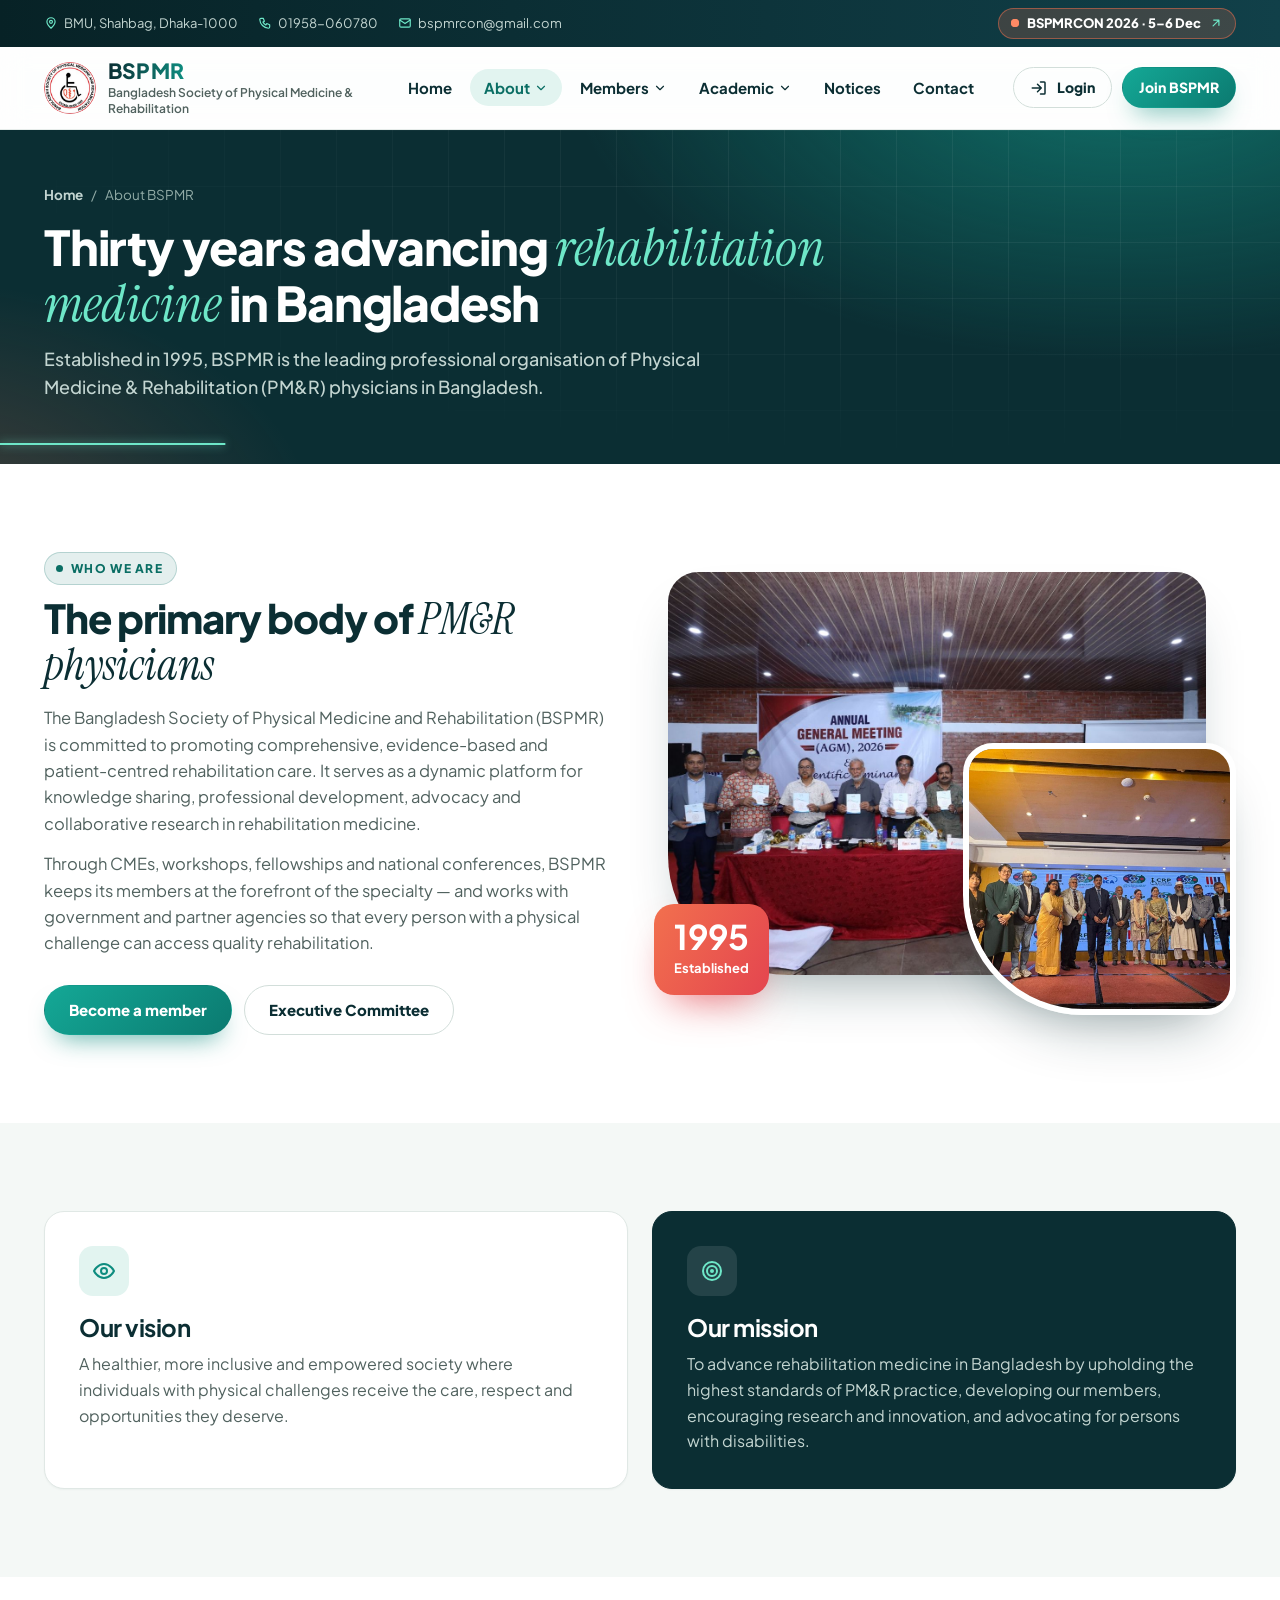
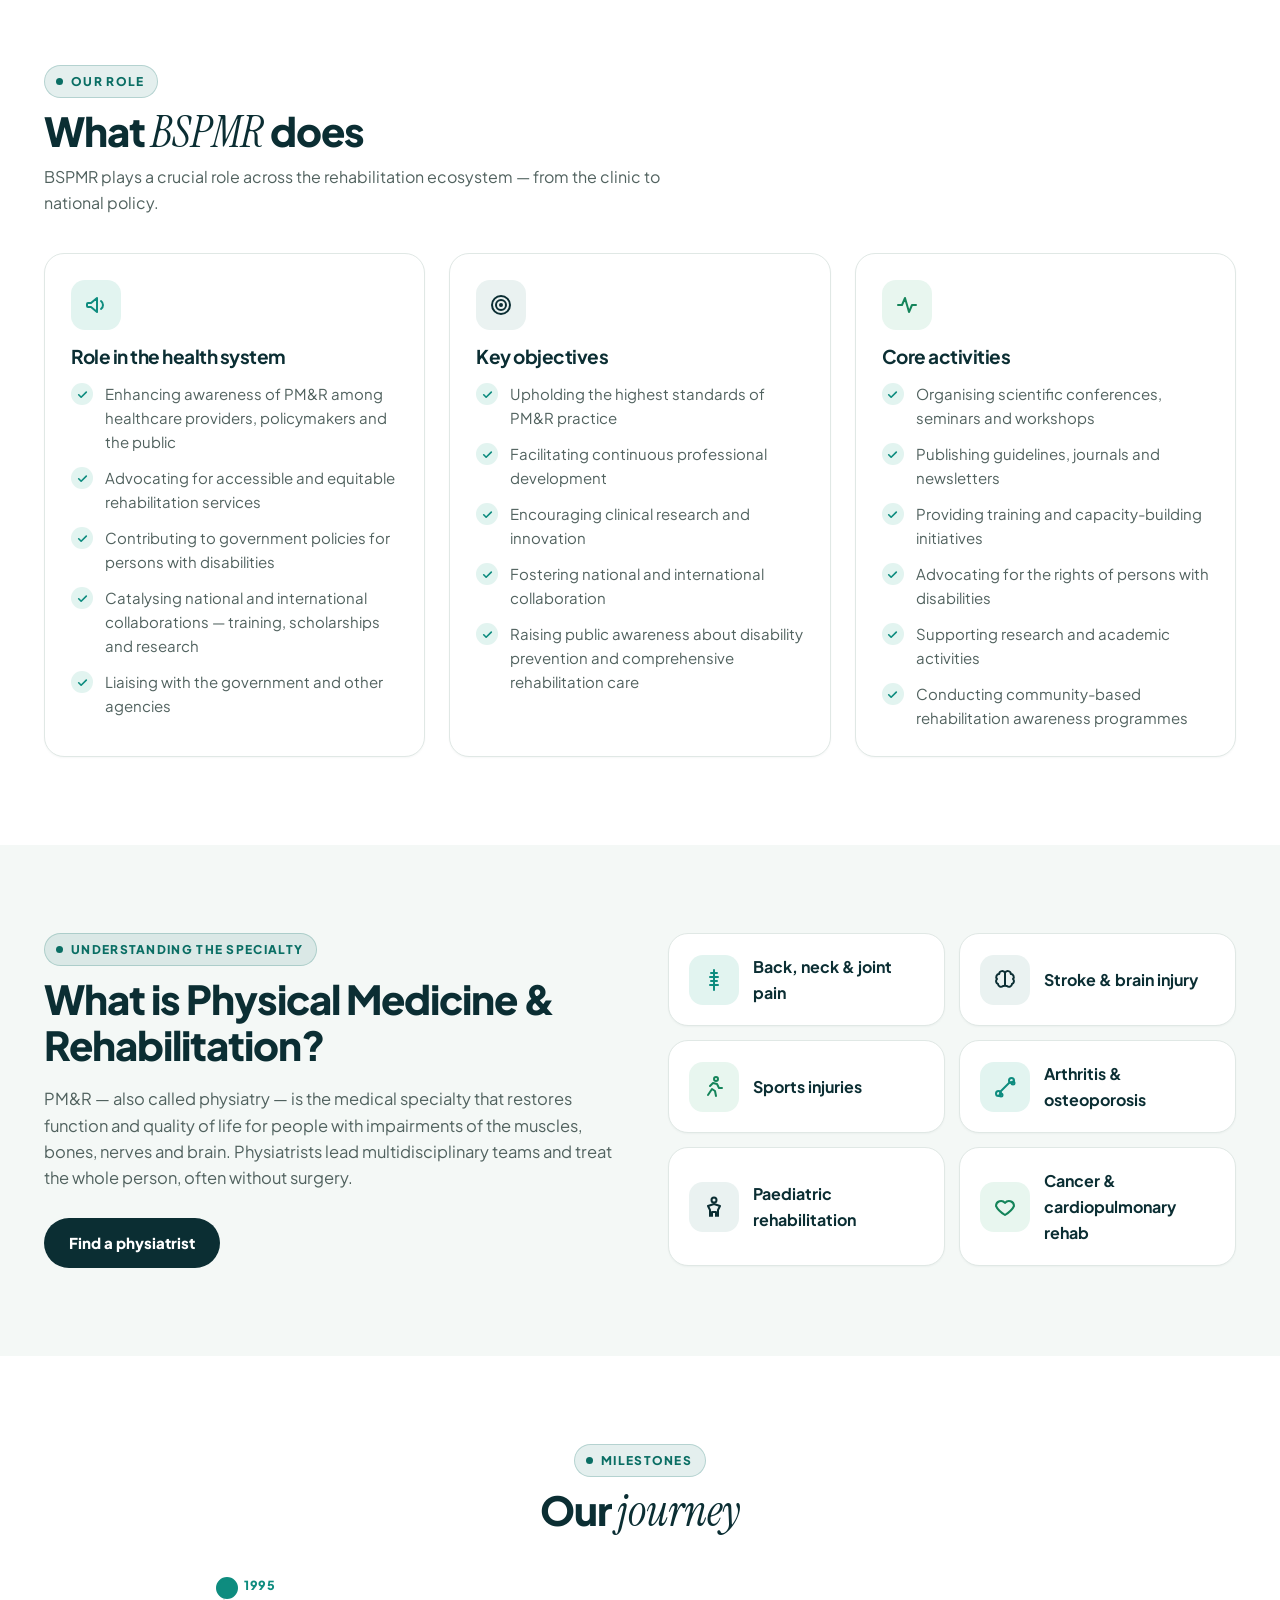
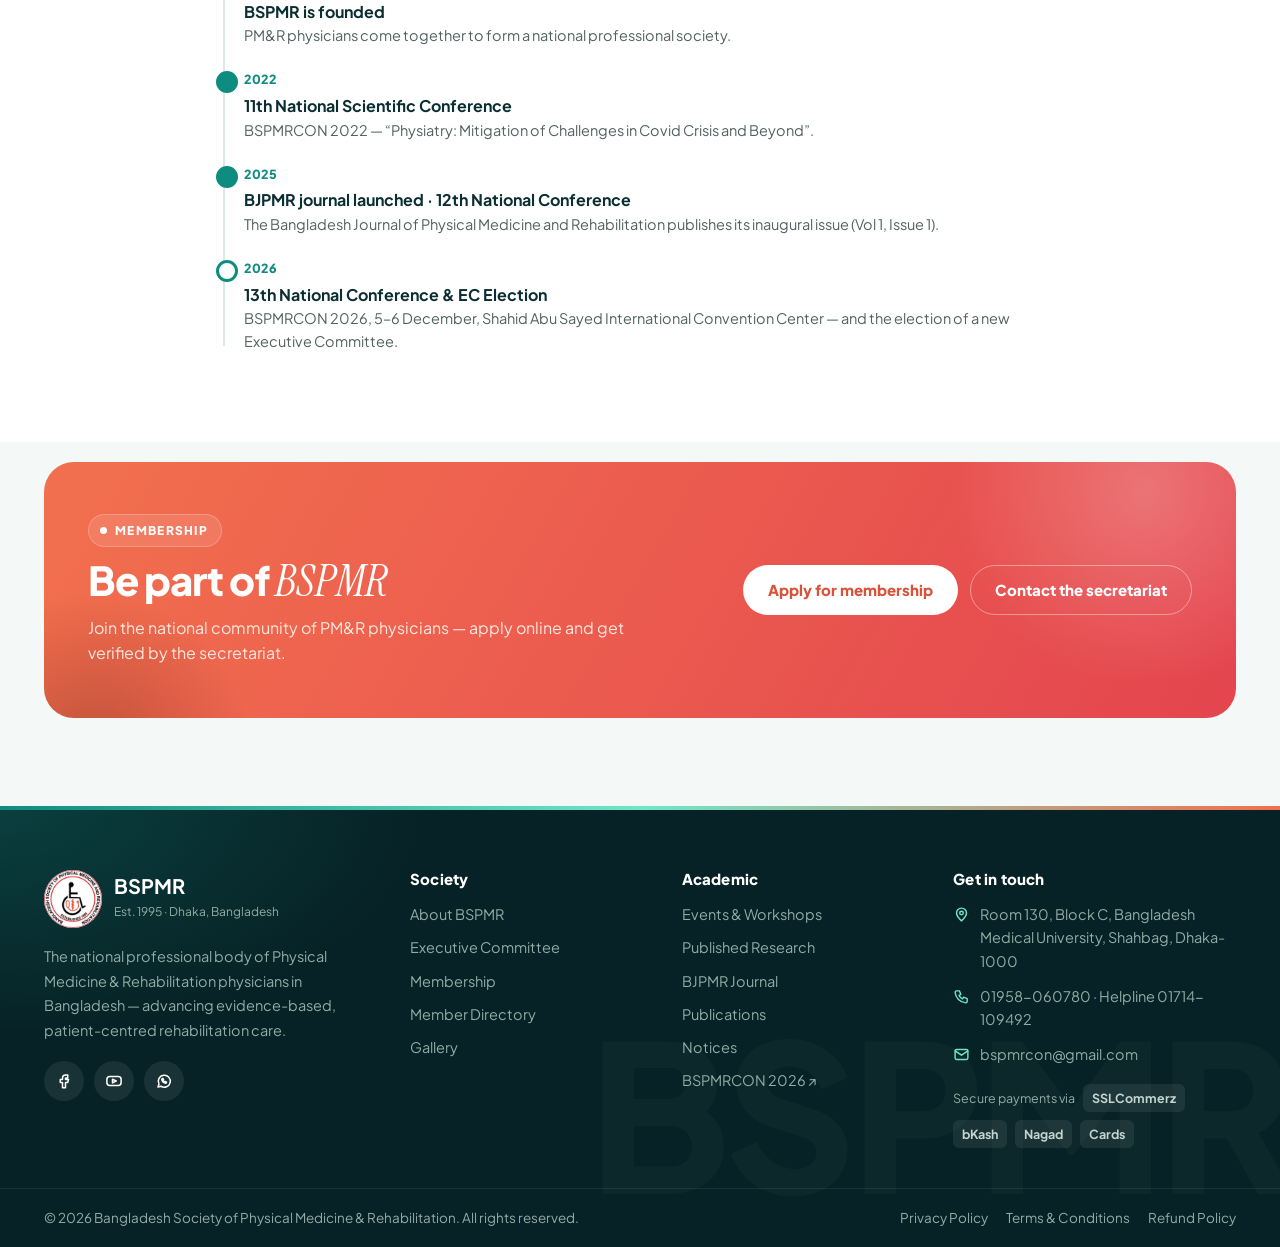
==== commit 2f430249: "Give the main site its own visual theme Deep teal with mint highlights and a coral accent, Plus Jaka" ====
--- a/about.html
+++ b/about.html
@@ -5,11 +5,11 @@
 <meta name="viewport" content="width=device-width, initial-scale=1">
 <title>About — BSPMR</title>
 <meta name="description" content="About the Bangladesh Society of Physical Medicine and Rehabilitation (BSPMR): history, mission, objectives and core activities since 1995.">
-<meta name="theme-color" content="#0F2340">
+<meta name="theme-color" content="#0B2E33">
 <link rel="icon" type="image/png" href="assets/img/bspmr-logo.png">
 <link rel="preconnect" href="https://fonts.googleapis.com">
 <link rel="preconnect" href="https://fonts.gstatic.com" crossorigin>
-<link rel="stylesheet" href="https://fonts.googleapis.com/css2?family=Sora:wght@600;700;800&family=Manrope:wght@400;500;600;700;800&display=swap">
+<link rel="stylesheet" href="https://fonts.googleapis.com/css2?family=Plus+Jakarta+Sans:wght@400;500;600;700;800&family=Instrument+Serif:ital@0;1&display=swap">
 <link rel="stylesheet" href="assets/css/style.css">
 </head>
 <body data-page="about">
@@ -22,14 +22,14 @@
     <h1 class="in2">Thirty years advancing <em>rehabilitation medicine</em> in Bangladesh</h1>
     <p class="in3">Established in 1995, BSPMR is the leading professional organisation of Physical Medicine &amp; Rehabilitation (PM&amp;R) physicians in Bangladesh.</p>
   </div>
-  <svg class="phero-ecg" viewBox="0 0 1440 60" preserveAspectRatio="none" aria-hidden="true"><path class="ecg" pathLength="1000" d="M0 40 H300 L318 40 L330 14 L344 56 L358 4 L372 48 L382 40 H760 L778 40 L790 14 L804 56 L818 4 L832 48 L842 40 H1180 L1198 40 L1210 14 L1224 56 L1238 4 L1252 48 L1262 40 H1440" fill="none" stroke="#FF4A40" stroke-width="2" stroke-linecap="round" stroke-linejoin="round" stroke-dasharray="140 860" style="filter:drop-shadow(0 0 5px rgba(255,74,64,.8))"/></svg>
+  <svg class="phero-ecg" viewBox="0 0 1440 60" preserveAspectRatio="none" aria-hidden="true"><path class="ecg" pathLength="1000" d="M0 40 H300 L318 40 L330 14 L344 56 L358 4 L372 48 L382 40 H760 L778 40 L790 14 L804 56 L818 4 L832 48 L842 40 H1180 L1198 40 L1210 14 L1224 56 L1238 4 L1252 48 L1262 40 H1440" fill="none" stroke="#6EE7C8" stroke-width="2" stroke-linecap="round" stroke-linejoin="round" stroke-dasharray="140 860" style="filter:drop-shadow(0 0 5px rgba(110,231,200,.8))"/></svg>
 </section>
 
 <section class="section section-white">
   <div class="wrap split">
     <div class="rv">
       <span class="eyebrow">Who we are</span>
-      <h2 style="font-size:clamp(28px,3.2vw,40px);font-weight:800;letter-spacing:-1px;margin:10px 0 18px">The primary body of PM&amp;R physicians</h2>
+      <h2 style="font-size:clamp(28px,3.2vw,40px);font-weight:800;letter-spacing:-1px;margin:10px 0 18px">The primary body of <em>PM&amp;R physicians</em></h2>
       <p class="muted" style="font-size:16.5px">The Bangladesh Society of Physical Medicine and Rehabilitation (BSPMR) is committed to promoting comprehensive, evidence-based and patient-centred rehabilitation care. It serves as a dynamic platform for knowledge sharing, professional development, advocacy and collaborative research in rehabilitation medicine.</p>
       <p class="muted" style="font-size:16.5px;margin-top:14px">Through CMEs, workshops, fellowships and national conferences, BSPMR keeps its members at the forefront of the specialty — and works with government and partner agencies so that every person with a physical challenge can access quality rehabilitation.</p>
       <div style="display:flex;gap:12px;flex-wrap:wrap;margin-top:28px"><a class="btn btn-red" href="membership.html">Become a member</a><a class="btn btn-ghost" href="committee.html">Executive Committee</a></div>
@@ -46,14 +46,14 @@
   <div class="wrap">
     <div class="grid g2">
       <div class="card lift rv" style="padding:34px"><span class="ic"><svg viewBox="0 0 24 24" fill="none" stroke="currentColor" stroke-width="2" stroke-linecap="round" stroke-linejoin="round" aria-hidden="true"><path d="M2 12s3.5-7 10-7 10 7 10 7-3.5 7-10 7S2 12 2 12z"/><circle cx="12" cy="12" r="3"/></svg></span><h3 style="font-size:24px;margin:18px 0 10px">Our vision</h3><p class="muted" style="font-size:16px">A healthier, more inclusive and empowered society where individuals with physical challenges receive the care, respect and opportunities they deserve.</p></div>
-      <div class="card lift rv" style="padding:34px;background:var(--navy);color:#fff;border-color:var(--navy)"><span class="ic" style="background:rgba(255,255,255,.1);color:var(--coral)"><svg viewBox="0 0 24 24" fill="none" stroke="currentColor" stroke-width="2" stroke-linecap="round" stroke-linejoin="round" aria-hidden="true"><circle cx="12" cy="12" r="9"/><circle cx="12" cy="12" r="5"/><circle cx="12" cy="12" r="1"/></svg></span><h3 style="font-size:24px;margin:18px 0 10px">Our mission</h3><p style="font-size:16px;color:#CBD5E1">To advance rehabilitation medicine in Bangladesh by upholding the highest standards of PM&amp;R practice, developing our members, encouraging research and innovation, and advocating for persons with disabilities.</p></div>
+      <div class="card lift rv" style="padding:34px;background:var(--navy);color:#fff;border-color:var(--navy)"><span class="ic" style="background:rgba(255,255,255,.1);color:var(--coral)"><svg viewBox="0 0 24 24" fill="none" stroke="currentColor" stroke-width="2" stroke-linecap="round" stroke-linejoin="round" aria-hidden="true"><circle cx="12" cy="12" r="9"/><circle cx="12" cy="12" r="5"/><circle cx="12" cy="12" r="1"/></svg></span><h3 style="font-size:24px;margin:18px 0 10px">Our mission</h3><p style="font-size:16px;color:#C3D5D1">To advance rehabilitation medicine in Bangladesh by upholding the highest standards of PM&amp;R practice, developing our members, encouraging research and innovation, and advocating for persons with disabilities.</p></div>
     </div>
   </div>
 </section>
 
 <section class="section section-white">
   <div class="wrap">
-    <div class="sh rv"><div><span class="eyebrow">Our role</span><h2>What BSPMR does</h2><p>BSPMR plays a crucial role across the rehabilitation ecosystem — from the clinic to national policy.</p></div></div>
+    <div class="sh rv"><div><span class="eyebrow">Our role</span><h2>What <em>BSPMR</em> does</h2><p>BSPMR plays a crucial role across the rehabilitation ecosystem — from the clinic to national policy.</p></div></div>
     <div class="grid g3">
       <div class="card rv"><span class="ic"><svg viewBox="0 0 24 24" fill="none" stroke="currentColor" stroke-width="2" stroke-linecap="round" stroke-linejoin="round" aria-hidden="true"><path d="M3 11v2a1 1 0 0 0 1 1h3l6 5V5L7 10H4a1 1 0 0 0-1 1z"/><path d="M17 8a5 5 0 0 1 0 8"/></svg></span><h3 style="margin:16px 0 14px">Role in the health system</h3><ul class="check-list muted" style="font-size:15px">
         <li>Enhancing awareness of PM&amp;R among healthcare providers, policymakers and the public</li>
@@ -99,7 +99,7 @@
 
 <section class="section section-white">
   <div class="wrap" style="max-width:900px">
-    <div class="sh rv" style="justify-content:center;text-align:center"><div><span class="eyebrow">Milestones</span><h2>Our journey</h2></div></div>
+    <div class="sh rv" style="justify-content:center;text-align:center"><div><span class="eyebrow">Milestones</span><h2>Our <em>journey</em></h2></div></div>
     <div class="timeline">
       <div class="tl done rv"><small>1995</small><b>BSPMR is founded</b><p>PM&amp;R physicians come together to form a national professional society.</p></div>
       <div class="tl done rv"><small>2022</small><b>11th National Scientific Conference</b><p>BSPMRCON 2022 — “Physiatry: Mitigation of Challenges in Covid Crisis and Beyond”.</p></div>
@@ -112,7 +112,7 @@
 <section class="section" style="padding-top:20px">
   <div class="wrap">
     <div class="cta-band rv">
-      <div><span class="eyebrow" style="color:#fff">Membership</span><h2 style="margin-top:10px">Be part of BSPMR</h2>
+      <div><span class="eyebrow" style="color:#fff">Membership</span><h2 style="margin-top:10px">Be part of <em>BSPMR</em></h2>
       <p>Join the national community of PM&amp;R physicians — apply online and get verified by the secretariat.</p></div>
       <div style="display:flex;gap:12px;flex-wrap:wrap;justify-content:flex-end"><a class="btn btn-white" href="membership.html">Apply for membership</a><a class="btn btn-ghost-light" href="contact.html">Contact the secretariat</a></div>
     </div>
--- a/assets/css/style.css
+++ b/assets/css/style.css
@@ -1,28 +1,33 @@
 /* BSPMR main site prototype — shared styles
-   Visual language matches the BSPMRCON 2026 conference prototype:
-   navy #0F2340, signal red #D8222A, warm orange #EA5B2B, Sora + Manrope. */
+   Theme: deep teal ink, clinical teal, mint highlights and a warm coral accent
+   (echoing the red of the BSPMR logo). Plus Jakarta Sans + Instrument Serif. */
 
 :root{
-  --navy:#0F2340; --navy-2:#0A1A30; --navy-3:#16305A;
-  --red:#D8222A; --red-d:#B8181F; --orange:#EA5B2B; --coral:#FF7A6E;
-  --ink:#0F2340; --muted:#52606F; --muted-2:#7A8796;
-  --line:#E3E8EF; --line-2:#EEF1F5; --bg:#F7F9FC; --card:#FFFFFF;
-  --tint-red:#FDEEEE; --tint-blue:#EAF0F8; --tint-green:#E8F6EF; --green:#14845A;
-  --r-sm:10px; --r:16px; --r-lg:24px;
-  --shadow:0 18px 40px -22px rgba(15,35,64,.35);
-  --shadow-lg:0 30px 60px -28px rgba(15,35,64,.45);
+  --navy:#0B2E33; --navy-2:#072226; --navy-3:#114049;
+  --red:#0E8C7F; --red-d:#0A6E64; --orange:#F2704E; --coral:#6EE7C8;
+  --ink:#0B2E33; --muted:#51625F; --muted-2:#7D8D8A;
+  --line:#E0E8E5; --line-2:#ECF1EF; --bg:#F4F8F6; --card:#FFFFFF;
+  --tint-red:#E2F4F0; --tint-blue:#EAF2F1; --tint-green:#E8F6EF; --green:#14845A;
+  --warm:#F2704E; --warm-d:#D9533A; --tint-warm:#FEEDE6; --mint:#6EE7C8;
+  --grad:linear-gradient(135deg,#14A896,#0B7A70);
+  --grad-warm:linear-gradient(120deg,#F2704E,#E4454F);
+  --r-sm:12px; --r:20px; --r-lg:30px;
+  --shadow:0 18px 40px -22px rgba(11,46,51,.35);
+  --shadow-lg:0 30px 60px -28px rgba(11,46,51,.45);
   --wrap:1240px;
-  --f-head:'Sora',system-ui,sans-serif; --f-body:'Manrope',system-ui,sans-serif;
+  --f-head:'Plus Jakarta Sans',system-ui,sans-serif; --f-body:'Plus Jakarta Sans',system-ui,sans-serif;
+  --f-serif:'Instrument Serif',Georgia,serif;
 }
 *{box-sizing:border-box}
 html{scroll-behavior:smooth;-webkit-text-size-adjust:100%}
 body{margin:0;font-family:var(--f-body);color:var(--ink);background:var(--bg);line-height:1.6;font-size:16px;overflow-x:hidden}
 img{max-width:100%;height:auto;display:block}
 a{color:var(--red-d)} a:hover{color:var(--navy)}
-h1,h2,h3,h4{font-family:var(--f-head);line-height:1.15;margin:0;letter-spacing:-.4px}
+h1,h2,h3,h4{font-family:var(--f-head);line-height:1.15;margin:0;letter-spacing:-.5px}
+h1 em,h2 em,.serif{font-family:var(--f-serif);font-style:italic;font-weight:400;letter-spacing:0;font-size:1.1em;line-height:1}
 p{margin:0}
 button,input,select,textarea{font-family:inherit;font-size:inherit}
-:focus-visible{outline:3px solid rgba(216,34,42,.45);outline-offset:2px}
+:focus-visible{outline:3px solid rgba(14,140,127,.45);outline-offset:2px}
 .sr-only{position:absolute;width:1px;height:1px;overflow:hidden;clip:rect(0 0 0 0);white-space:nowrap}
 .wrap{max-width:var(--wrap);margin:0 auto;padding:0 24px}
 .skip{position:absolute;left:-999px;top:8px;background:var(--red);color:#fff;padding:10px 16px;border-radius:8px;z-index:999}
@@ -52,18 +57,20 @@
 .shine{position:relative;overflow:hidden}
 .shine::after{content:"";position:absolute;top:0;left:-60%;width:40%;height:100%;background:linear-gradient(100deg,transparent,rgba(255,255,255,.45),transparent);transform:skewX(-20deg);animation:shine 3.4s ease-in-out infinite}
 .ping-dot{position:relative;width:8px;height:8px;display:inline-block;flex-shrink:0}
-.ping-dot::before,.ping-dot::after{content:"";position:absolute;inset:0;border-radius:999px;background:#FF6B5E}
+.ping-dot::before,.ping-dot::after{content:"";position:absolute;inset:0;border-radius:999px;background:#FF8A65}
 .ping-dot::before{animation:ping 2s ease-out infinite}
 @media (prefers-reduced-motion:reduce){*,*::before,*::after{animation:none!important;transition:none!important}.rv{opacity:1;transform:none}}
 
 /* ---------- buttons ---------- */
 .btn{display:inline-flex;align-items:center;justify-content:center;gap:9px;min-height:46px;padding:12px 24px;border-radius:999px;font-weight:800;font-size:15px;text-decoration:none;border:1.5px solid transparent;cursor:pointer;transition:background .2s,color .2s,border-color .2s,transform .2s,box-shadow .2s;white-space:nowrap}
 .btn svg{width:18px;height:18px;flex-shrink:0}
-.btn-red{background:var(--red);color:#fff;box-shadow:0 12px 24px -12px rgba(216,34,42,.75)}
-.btn-red:hover{background:var(--red-d);color:#fff}
+.btn-red{background:var(--grad);color:#fff;box-shadow:0 14px 26px -12px rgba(14,140,127,.7)}
+.btn-red:hover{background:linear-gradient(135deg,#0F9284,#0A6A61);color:#fff}
+.btn-warm{background:var(--grad-warm);color:#fff;box-shadow:0 14px 26px -12px rgba(228,69,79,.7)}
+.btn-warm:hover{filter:brightness(.94);color:#fff}
 .btn-navy{background:var(--navy);color:#fff}
 .btn-navy:hover{background:var(--navy-3);color:#fff}
-.btn-ghost{background:transparent;color:var(--navy);border-color:#D3DAE4}
+.btn-ghost{background:transparent;color:var(--navy);border-color:#D2DEDA}
 .btn-ghost:hover{border-color:var(--red);color:var(--red)}
 .btn-ghost-light{background:transparent;color:#fff;border-color:rgba(255,255,255,.4)}
 .btn-ghost-light:hover{background:rgba(255,255,255,.08);color:#fff;border-color:#fff}
@@ -75,30 +82,29 @@
 .link-arrow:hover svg{transform:translateX(4px)}
 
 /* ---------- header ---------- */
-.topbar{background:var(--navy);color:#CBD5E1;font-size:13px}
+.topbar{background:linear-gradient(90deg,var(--navy-2),var(--navy-3));color:#C3D5D1;font-size:13px}
 .topbar .wrap{display:flex;flex-wrap:wrap;gap:6px 22px;align-items:center;justify-content:space-between;padding-top:8px;padding-bottom:8px}
 .topbar-info{display:flex;gap:20px;flex-wrap:wrap}
-.topbar-info span,.topbar-info a{display:inline-flex;align-items:center;gap:6px;color:#CBD5E1;text-decoration:none}
+.topbar-info span,.topbar-info a{display:inline-flex;align-items:center;gap:6px;color:#C3D5D1;text-decoration:none}
 .topbar-info a:hover{color:#fff}
 .topbar svg{width:14px;height:14px;color:var(--coral)}
-.topbar-con{display:inline-flex;align-items:center;gap:8px;color:#fff;text-decoration:none;font-weight:800;background:rgba(216,34,42,.22);border:1px solid rgba(255,120,110,.35);padding:4px 12px;border-radius:999px}
-.topbar-con:hover{color:#fff;background:rgba(216,34,42,.4)}
-.site-header{position:sticky;top:0;z-index:60;background:#fff;border-bottom:1px solid var(--line);transition:box-shadow .3s}
-.site-header.scrolled{box-shadow:0 14px 34px -16px rgba(15,35,64,.38)}
+.topbar-con{display:inline-flex;align-items:center;gap:8px;color:#fff;text-decoration:none;font-weight:800;background:rgba(242,112,78,.2);border:1px solid rgba(242,112,78,.5);padding:4px 12px;border-radius:999px}
+.topbar-con:hover{color:#fff;background:rgba(242,112,78,.4)}
+.site-header{position:sticky;top:0;z-index:60;background:rgba(255,255,255,.86);-webkit-backdrop-filter:saturate(1.6) blur(14px);backdrop-filter:saturate(1.6) blur(14px);border-bottom:1px solid rgba(224,232,229,.8);transition:box-shadow .3s}
+.site-header.scrolled{box-shadow:0 14px 34px -16px rgba(11,46,51,.38)}
 .hdr{display:flex;align-items:center;justify-content:space-between;gap:18px;padding-top:12px;padding-bottom:12px}
 .brand{display:flex;align-items:center;gap:12px;text-decoration:none;color:var(--navy);min-width:0}
 .brand img{width:52px;height:52px;border-radius:50%;object-fit:cover;flex-shrink:0;transition:transform .3s}
 .site-header.scrolled .brand img{transform:scale(.86)}
-.brand-name{font-family:var(--f-head);font-weight:800;font-size:20px;letter-spacing:.4px;line-height:1.1}
+.brand-name{font-family:var(--f-head);font-weight:800;font-size:21px;letter-spacing:.2px;line-height:1.1;background:linear-gradient(90deg,var(--navy),var(--red));-webkit-background-clip:text;background-clip:text;color:transparent}
 .brand-name b{color:var(--red)}
 .brand-sub{display:block;font-size:12px;color:var(--muted);font-weight:600;line-height:1.3;max-width:260px}
 .nav{display:flex;align-items:center;gap:4px}
 .nav-item{position:relative}
-.nav-link{display:inline-flex;align-items:center;gap:4px;padding:10px 12px;font-weight:700;font-size:15px;color:var(--navy);text-decoration:none;border-radius:10px;background:none;border:0;cursor:pointer;position:relative}
+.nav-link{display:inline-flex;align-items:center;gap:4px;padding:9px 14px;font-weight:700;font-size:15px;color:var(--navy);text-decoration:none;border-radius:999px;background:none;border:0;cursor:pointer;position:relative;transition:background .2s,color .2s}
 .nav-link svg{width:14px;height:14px;transition:transform .25s}
-.nav-link:hover,.nav-item:focus-within>.nav-link{color:var(--red)}
-.nav-link.active{color:var(--red)}
-.nav-link.active::after{content:"";position:absolute;left:12px;right:12px;bottom:3px;height:2px;background:var(--red);border-radius:2px}
+.nav-link:hover,.nav-item:focus-within>.nav-link{color:var(--red-d);background:var(--bg)}
+.nav-link.active{color:var(--red-d);background:var(--tint-red)}
 .dropdown{position:absolute;top:100%;left:-8px;min-width:270px;background:#fff;border:1px solid var(--line);border-radius:var(--r);box-shadow:var(--shadow-lg);padding:8px;opacity:0;visibility:hidden;transform:translateY(8px);transition:opacity .2s,transform .2s,visibility .2s}
 .nav-item:hover .dropdown,.nav-item:focus-within .dropdown,.nav-item.open .dropdown{opacity:1;visibility:visible;transform:none}
 .nav-item:hover>.nav-link svg,.nav-item.open>.nav-link svg{transform:rotate(180deg)}
@@ -110,7 +116,7 @@
 .dd-t{font-weight:800;font-size:14px;display:block;line-height:1.3}
 .dd-d{font-size:12.5px;color:var(--muted);display:block;line-height:1.4}
 .hdr-cta{display:flex;align-items:center;gap:10px}
-.menu-btn{display:none;width:46px;height:46px;border-radius:12px;border:1.5px solid #D3DAE4;background:#fff;align-items:center;justify-content:center;cursor:pointer;color:var(--navy)}
+.menu-btn{display:none;width:46px;height:46px;border-radius:12px;border:1.5px solid #D2DEDA;background:#fff;align-items:center;justify-content:center;cursor:pointer;color:var(--navy)}
 .menu-btn svg{width:22px;height:22px}
 .mnav{display:none;border-top:1px solid var(--line);background:#fff;max-height:calc(100vh - 80px);overflow:auto}
 .mnav.open{display:block;animation:fadeIn .25s both}
@@ -125,40 +131,41 @@
 @media (max-width:720px){.topbar-info .hide-sm{display:none}.brand-sub{display:none}.hdr-cta .btn-red{display:none}.brand img{width:46px;height:46px}}
 
 /* ---------- page hero (inner pages) ---------- */
-.phero{position:relative;background:var(--navy);color:#fff;overflow:hidden}
-.phero::before{content:"";position:absolute;inset:0;background-image:radial-gradient(rgba(255,255,255,.08) 1px,transparent 1px);background-size:26px 26px}
-.phero::after{content:"";position:absolute;width:520px;height:520px;border-radius:50%;right:-160px;top:-240px;background:radial-gradient(circle,rgba(216,34,42,.45),transparent 65%)}
+.phero{position:relative;background:radial-gradient(900px 480px at 88% -20%,rgba(20,168,150,.55),transparent 62%),radial-gradient(700px 420px at -8% 120%,rgba(242,112,78,.25),transparent 60%),var(--navy);color:#fff;overflow:hidden}
+.phero::before{content:"";position:absolute;inset:0;background-image:linear-gradient(rgba(255,255,255,.055) 1px,transparent 1px),linear-gradient(90deg,rgba(255,255,255,.055) 1px,transparent 1px);background-size:56px 56px;-webkit-mask-image:radial-gradient(ellipse at 70% 20%,#000 20%,transparent 72%);mask-image:radial-gradient(ellipse at 70% 20%,#000 20%,transparent 72%)}
 .phero .wrap{position:relative;z-index:1;padding-top:54px;padding-bottom:62px}
-.crumbs{display:flex;gap:8px;align-items:center;font-size:13.5px;color:#9DAEC4;margin-bottom:14px;flex-wrap:wrap}
-.crumbs a{color:#CBD5E1;text-decoration:none;font-weight:700}
+.crumbs{display:flex;gap:8px;align-items:center;font-size:13.5px;color:#92ACA7;margin-bottom:14px;flex-wrap:wrap}
+.crumbs a{color:#C3D5D1;text-decoration:none;font-weight:700}
 .crumbs a:hover{color:#fff}
 .phero h1{font-size:clamp(30px,4vw,48px);font-weight:800;letter-spacing:-1.2px;max-width:820px}
-.phero h1 em{font-style:normal;color:#FF5A50}
-.phero p{color:#CBD5E1;font-size:clamp(15px,1.4vw,18px);max-width:720px;margin-top:14px;font-weight:500}
+.phero h1 em{color:var(--mint)}
+.phero p{color:#C3D5D1;font-size:clamp(15px,1.4vw,18px);max-width:720px;margin-top:14px;font-weight:500}
 .phero-ecg{position:absolute;left:0;right:0;bottom:0;width:100%;height:60px;pointer-events:none;z-index:1}
 
 /* ---------- sections ---------- */
 .section{padding:88px 0}
 .section-sm{padding:60px 0}
 .section-white{background:#fff}
-.section-navy{background:var(--navy);color:#fff}
-.eyebrow{display:inline-flex;align-items:center;gap:8px;font-size:12.5px;font-weight:800;letter-spacing:1.4px;text-transform:uppercase;color:var(--red)}
-.eyebrow::before{content:"";width:22px;height:2px;background:currentColor;border-radius:2px}
+.section-navy{background:radial-gradient(800px 420px at 100% 0%,rgba(20,168,150,.35),transparent 60%),var(--navy);color:#fff}
+.section-tint{background:linear-gradient(180deg,#EAF5F1,var(--bg))}
+.eyebrow{display:inline-flex;align-items:center;gap:8px;font-size:12px;font-weight:800;letter-spacing:1.3px;text-transform:uppercase;color:var(--red-d);padding:6px 13px 6px 11px;border-radius:999px;background:color-mix(in srgb,currentColor 11%,transparent);border:1px solid color-mix(in srgb,currentColor 22%,transparent)}
+.eyebrow::before{content:"";width:7px;height:7px;background:currentColor;border-radius:50%}
 .section-navy .eyebrow{color:var(--coral)}
 .sh{display:flex;justify-content:space-between;align-items:flex-end;gap:20px;flex-wrap:wrap;margin-bottom:38px}
 .sh h2{font-size:clamp(28px,3.2vw,40px);font-weight:800;letter-spacing:-1px;margin-top:10px}
 .sh p{color:var(--muted);max-width:620px;margin-top:10px}
-.section-navy .sh p{color:#CBD5E1}
+.section-navy .sh p{color:#C3D5D1}
 .grid{display:grid;gap:24px}
 .g2{grid-template-columns:repeat(auto-fit,minmax(min(100%,420px),1fr))}
 .g3{grid-template-columns:repeat(auto-fit,minmax(min(100%,300px),1fr))}
 .g4{grid-template-columns:repeat(auto-fit,minmax(min(100%,230px),1fr))}
-.card{background:var(--card);border:1px solid var(--line);border-radius:var(--r);padding:26px}
+.card{background:var(--card);border:1px solid var(--line);border-radius:var(--r);padding:26px;box-shadow:0 1px 2px rgba(11,46,51,.04)}
 .card h3{font-size:19px;font-weight:700}
 .ic{width:50px;height:50px;border-radius:14px;background:var(--tint-red);color:var(--red);display:inline-flex;align-items:center;justify-content:center;flex-shrink:0}
 .ic svg{width:24px;height:24px}
 .ic-navy{background:var(--tint-blue);color:var(--navy)}
 .ic-green{background:var(--tint-green);color:var(--green)}
+.ic-warm{background:var(--tint-warm);color:var(--warm-d)}
 .tag{display:inline-flex;align-items:center;gap:6px;font-size:12px;font-weight:800;padding:5px 11px;border-radius:999px;background:var(--tint-blue);color:var(--navy);line-height:1.2}
 .tag-red{background:var(--tint-red);color:var(--red-d)}
 .tag-green{background:var(--tint-green);color:var(--green)}
@@ -166,89 +173,92 @@
 .muted{color:var(--muted)}
 .check-list{list-style:none;padding:0;margin:0;display:grid;gap:12px}
 .check-list li{display:flex;gap:12px;align-items:flex-start}
-.check-list li::before{content:"";width:22px;height:22px;flex-shrink:0;border-radius:50%;margin-top:1px;background:var(--tint-red) url("data:image/svg+xml,%3Csvg xmlns='http://www.w3.org/2000/svg' viewBox='0 0 24 24' fill='none' stroke='%23D8222A' stroke-width='3' stroke-linecap='round' stroke-linejoin='round'%3E%3Cpath d='M5 12.5l4.5 4.5L19 7.5'/%3E%3C/svg%3E") center/13px no-repeat}
+.check-list li::before{content:"";width:22px;height:22px;flex-shrink:0;border-radius:50%;margin-top:1px;background:var(--tint-red) url("data:image/svg+xml,%3Csvg xmlns='http://www.w3.org/2000/svg' viewBox='0 0 24 24' fill='none' stroke='%230E8C7F' stroke-width='3' stroke-linecap='round' stroke-linejoin='round'%3E%3Cpath d='M5 12.5l4.5 4.5L19 7.5'/%3E%3C/svg%3E") center/13px no-repeat}
 .section-navy .check-list li::before{background-color:rgba(255,255,255,.1)}
 
 /* ---------- home hero ---------- */
-.hero{position:relative;background:var(--navy);color:#fff;overflow:hidden}
-.hero::before{content:"";position:absolute;inset:0;background-image:radial-gradient(rgba(255,255,255,.08) 1px,transparent 1px);background-size:28px 28px}
-.hero-glow1{position:absolute;width:600px;height:600px;border-radius:50%;right:-200px;top:-220px;background:radial-gradient(circle,rgba(216,34,42,.45),transparent 65%)}
-.hero-glow2{position:absolute;width:460px;height:460px;border-radius:50%;left:-180px;bottom:-240px;background:radial-gradient(circle,rgba(234,91,43,.25),transparent 65%)}
+.hero{position:relative;background:radial-gradient(900px 480px at 88% -20%,rgba(20,168,150,.55),transparent 62%),radial-gradient(700px 420px at -8% 120%,rgba(242,112,78,.25),transparent 60%),var(--navy);color:#fff;overflow:hidden}
+.hero::before{content:"";position:absolute;inset:0;background-image:linear-gradient(rgba(255,255,255,.055) 1px,transparent 1px),linear-gradient(90deg,rgba(255,255,255,.055) 1px,transparent 1px);background-size:56px 56px;-webkit-mask-image:radial-gradient(ellipse at 70% 20%,#000 20%,transparent 72%);mask-image:radial-gradient(ellipse at 70% 20%,#000 20%,transparent 72%)}
+.hero-glow1{position:absolute;width:600px;height:600px;border-radius:50%;right:-200px;top:-220px;background:radial-gradient(circle,rgba(110,231,200,.22),transparent 65%)}
+.hero-glow2{position:absolute;width:460px;height:460px;border-radius:50%;left:-180px;bottom:-240px;background:radial-gradient(circle,rgba(242,112,78,.25),transparent 65%)}
 .hero-ecg{position:absolute;left:0;right:0;bottom:70px;width:100%;height:84px;pointer-events:none}
 .hero .wrap{position:relative;display:grid;grid-template-columns:1.05fr .95fr;gap:48px;align-items:center;padding-top:70px;padding-bottom:150px}
-.hero-badge{display:inline-flex;align-items:center;gap:10px;padding:8px 16px;border-radius:999px;background:rgba(216,34,42,.16);border:1px solid rgba(255,120,110,.4);font-size:13px;font-weight:800;letter-spacing:.6px;color:#FFB4AC}
+.hero-badge{display:inline-flex;align-items:center;gap:10px;padding:8px 16px;border-radius:999px;background:rgba(14,140,127,.16);border:1px solid rgba(110,231,200,.4);font-size:13px;font-weight:800;letter-spacing:.6px;color:#A7F3DF}
 .hero h1{font-size:clamp(36px,4.8vw,62px);line-height:1.04;font-weight:800;letter-spacing:-1.8px;margin:20px 0 18px}
-.hero h1 span{color:#FF5A50}
-.hero-lead{font-size:clamp(16px,1.5vw,19px);color:#CBD5E1;max-width:580px;font-weight:500}
+.hero h1 em{color:var(--mint)}
+.hero-lead{font-size:clamp(16px,1.5vw,19px);color:#C3D5D1;max-width:580px;font-weight:500}
 .hero-ctas{display:flex;flex-wrap:wrap;gap:14px;margin:30px 0 34px}
 .hero-ctas .btn{min-height:54px;padding:15px 28px;font-size:16px}
-.hero-meta{display:flex;flex-wrap:wrap;gap:26px;color:#CBD5E1;font-size:14.5px}
+.hero-meta{display:flex;flex-wrap:wrap;gap:26px;color:#C3D5D1;font-size:14.5px}
 .hero-meta>span{display:inline-flex;align-items:center;gap:12px}
 .hero-meta strong{color:#fff;display:block;font-size:15.5px}
 .hm-ic{width:44px;height:44px;border-radius:12px;background:rgba(255,255,255,.08);display:inline-flex;align-items:center;justify-content:center;color:var(--coral)}
 .hm-ic svg{width:20px;height:20px}
 .hero-visual{position:relative}
-.hero-photo{position:relative;border-radius:28px;overflow:hidden;aspect-ratio:4/3.3;box-shadow:0 40px 80px -30px rgba(0,0,0,.75),0 0 0 8px rgba(255,255,255,.05)}
-.hero-photo img{width:100%;height:100%;object-fit:cover}
-.hero-photo::after{content:"";position:absolute;inset:0;background:linear-gradient(180deg,transparent 55%,rgba(10,26,48,.75))}
-.hero-photo figcaption{position:absolute;left:20px;bottom:18px;z-index:1;font-size:13.5px;font-weight:700;color:#E2E8F0}
-.hero-chip{position:absolute;background:#fff;color:var(--navy);border-radius:16px;padding:13px 16px;box-shadow:0 22px 44px -14px rgba(0,0,0,.55);display:flex;gap:12px;align-items:center;z-index:2}
+.hero-visual::before{content:"";position:absolute;inset:-16px -16px 16px 16px;border-radius:999px 999px 34px 34px;border:1.5px solid rgba(110,231,200,.35);pointer-events:none}
+.hero-photo{position:relative;border-radius:999px 999px 34px 34px;overflow:hidden;aspect-ratio:1/1.02;box-shadow:0 40px 80px -30px rgba(0,0,0,.75)}
+.hero-photo img{width:100%;height:100%;object-fit:cover;object-position:50% 40%}
+.hero-photo::after{content:"";position:absolute;inset:0;background:linear-gradient(180deg,transparent 55%,rgba(7,34,38,.75))}
+.hero-photo figcaption{position:absolute;left:20px;bottom:18px;z-index:1;font-size:13.5px;font-weight:700;color:#DCE9E6}
+.hero-chip{position:absolute;background:rgba(255,255,255,.94);-webkit-backdrop-filter:blur(10px);backdrop-filter:blur(10px);color:var(--navy);border-radius:16px;padding:13px 16px;box-shadow:0 22px 44px -14px rgba(0,0,0,.55);display:flex;gap:12px;align-items:center;z-index:2}
 .hero-chip b{font-family:var(--f-head);font-size:22px;display:block;line-height:1}
 .hero-chip small{font-size:12.5px;color:var(--muted);font-weight:700}
 .hero-chip .ic{width:42px;height:42px;border-radius:12px}
 .hero-chip .ic svg{width:20px;height:20px}
-.chip-a{left:-34px;top:12%}
+.chip-a{left:-40px;top:46%}
 .chip-b{right:-22px;bottom:-26px}
-.hero-logo{position:absolute;right:-18px;top:-24px;width:96px;height:96px;border-radius:50%;background:#fff;box-shadow:0 18px 40px -12px rgba(0,0,0,.6),0 0 0 6px rgba(255,255,255,.08);overflow:hidden;z-index:2}
-@media (max-width:980px){.hero .wrap{grid-template-columns:1fr;padding-bottom:130px}.hero-visual{max-width:560px;margin:10px auto 0;width:100%}.chip-a{left:-8px}.chip-b{right:-6px}.hero-logo{right:-6px}}
-@media (max-width:520px){.hero-chip{padding:10px 12px}.hero-chip b{font-size:18px}.chip-a{top:-18px}.hero-logo{width:72px;height:72px}}
+.hero-logo{position:absolute;right:-6px;top:4%;width:96px;height:96px;border-radius:50%;background:#fff;box-shadow:0 18px 40px -12px rgba(0,0,0,.6),0 0 0 6px rgba(255,255,255,.08);overflow:hidden;z-index:2}
+@media (max-width:980px){.hero .wrap{grid-template-columns:1fr;padding-bottom:130px}.hero-visual{max-width:460px;margin:10px auto 0;width:100%}.chip-a{left:-8px}.chip-b{right:-6px}.hero-logo{right:-6px}}
+@media (max-width:520px){.hero-chip{padding:10px 12px}.hero-chip b{font-size:18px}.chip-a{left:-6px}.hero-logo{width:72px;height:72px}.hero-visual::before{inset:-10px -8px 10px 8px}}
 
 /* stats band overlapping hero */
 .stats{position:relative;z-index:3;margin-top:-84px}
-.stats-in{background:#fff;border-radius:var(--r-lg);box-shadow:var(--shadow-lg);display:grid;grid-template-columns:repeat(5,1fr);overflow:hidden;border:1px solid var(--line)}
-.stat{padding:26px 22px;border-right:1px solid var(--line-2);text-align:left}
-.stat:last-child{border-right:0}
-.stat b{font-family:var(--f-head);font-size:clamp(28px,3vw,38px);font-weight:800;color:var(--navy);display:block;line-height:1;letter-spacing:-1px}
-.stat b i{font-style:normal;color:var(--red)}
+.stats-in{display:grid;grid-template-columns:repeat(5,1fr);gap:14px}
+.stat{padding:24px 22px;text-align:left;background:#fff;border-radius:var(--r);box-shadow:var(--shadow-lg);border:1px solid var(--line);position:relative;overflow:hidden}
+.stat::after{content:"";position:absolute;left:22px;right:22px;bottom:0;height:3px;border-radius:3px 3px 0 0;background:var(--grad)}
+.stat:nth-child(even)::after{background:var(--grad-warm)}
+.stat b{font-family:var(--f-head);font-size:clamp(28px,3vw,40px);font-weight:800;color:var(--navy);display:block;line-height:1;letter-spacing:-1.2px}
+.stat b i{font-family:var(--f-serif);font-weight:400;color:var(--warm);letter-spacing:0}
 .stat span{display:block;margin-top:8px;font-size:14px;color:var(--muted);font-weight:700}
-@media (max-width:900px){.stats-in{grid-template-columns:repeat(2,1fr)}.stat{border-bottom:1px solid var(--line-2)}.stat:nth-child(2n){border-right:0}.stat:last-child{grid-column:1/-1}}
+@media (max-width:900px){.stats-in{grid-template-columns:repeat(2,1fr);gap:10px}.stat:last-child{grid-column:1/-1}}
 
 /* conference band */
-.con{position:relative;border-radius:var(--r-lg);overflow:hidden;background:linear-gradient(120deg,#0F2340 0%,#16305A 55%,#5B1A2A 100%);color:#fff;display:grid;grid-template-columns:1.2fr .8fr;gap:30px;padding:44px;align-items:center}
-.con::before{content:"";position:absolute;inset:0;background-image:radial-gradient(rgba(255,255,255,.07) 1px,transparent 1px);background-size:22px 22px}
+.con{position:relative;border-radius:var(--r-lg);overflow:hidden;background:radial-gradient(520px 320px at 100% 100%,rgba(242,112,78,.35),transparent 65%),linear-gradient(120deg,#082A2F 0%,#0F4148 55%,#0E6B62 100%);color:#fff;display:grid;grid-template-columns:1.2fr .8fr;gap:30px;padding:44px;align-items:center}
+.con::before{content:"";position:absolute;inset:0;background-image:linear-gradient(rgba(255,255,255,.055) 1px,transparent 1px),linear-gradient(90deg,rgba(255,255,255,.055) 1px,transparent 1px);background-size:56px 56px;-webkit-mask-image:radial-gradient(ellipse at 20% 0%,#000 20%,transparent 72%);mask-image:radial-gradient(ellipse at 20% 0%,#000 20%,transparent 72%)}
 .con>*{position:relative}
 .con h2{font-size:clamp(26px,3vw,38px);font-weight:800;letter-spacing:-1px;margin:14px 0 10px}
-.con h2 span{color:#FF5A50}
-.con p{color:#CBD5E1}
-.con-meta{display:flex;gap:22px;flex-wrap:wrap;margin:18px 0 26px;font-size:14.5px;color:#E2E8F0;font-weight:700}
+.con h2 span{color:var(--mint);font-family:var(--f-serif);font-style:italic;font-weight:400;font-size:1.1em}
+.con p{color:#C3D5D1}
+.con-meta{display:flex;gap:22px;flex-wrap:wrap;margin:18px 0 26px;font-size:14.5px;color:#DCE9E6;font-weight:700}
 .con-meta span{display:inline-flex;gap:8px;align-items:center}
 .con-meta svg{width:17px;height:17px;color:var(--coral)}
 .cd{display:grid;grid-template-columns:repeat(4,1fr);gap:10px}
-.cd div{background:rgba(255,255,255,.07);border:1px solid rgba(255,255,255,.14);border-radius:14px;padding:16px 6px;text-align:center}
+.cd div{background:rgba(255,255,255,.08);-webkit-backdrop-filter:blur(8px);backdrop-filter:blur(8px);border:1px solid rgba(255,255,255,.16);border-radius:18px;padding:18px 6px;text-align:center}
 .cd b{font-family:var(--f-head);font-size:clamp(26px,3vw,38px);display:block;line-height:1;font-variant-numeric:tabular-nums}
-.cd small{display:block;margin-top:6px;font-size:11.5px;letter-spacing:1px;text-transform:uppercase;color:#9DAEC4;font-weight:800}
-.cd-note{margin-top:14px;text-align:center;font-size:13px;color:#9DAEC4}
+.cd small{display:block;margin-top:6px;font-size:11.5px;letter-spacing:1px;text-transform:uppercase;color:#92ACA7;font-weight:800}
+.cd-note{margin-top:14px;text-align:center;font-size:13px;color:#92ACA7}
 @media (max-width:900px){.con{grid-template-columns:1fr;padding:30px 24px}}
 
 /* events */
-.ev{display:flex;flex-direction:column;background:#fff;border:1px solid var(--line);border-radius:var(--r);overflow:hidden;height:100%}
+.ev{display:flex;flex-direction:column;background:#fff;border:1px solid var(--line);border-radius:var(--r);overflow:hidden;height:100%;transition:transform .35s cubic-bezier(.2,.7,.2,1),box-shadow .35s,border-color .35s}
+.ev:hover{transform:translateY(-4px);box-shadow:var(--shadow-lg);border-color:transparent}
 .ev-top{display:flex;gap:16px;padding:22px 22px 0}
-.ev-date{width:68px;flex-shrink:0;border-radius:14px;background:var(--navy);color:#fff;text-align:center;padding:10px 0;line-height:1}
+.ev-date{width:68px;flex-shrink:0;border-radius:16px;background:linear-gradient(160deg,var(--navy-3),var(--navy));color:#fff;text-align:center;padding:10px 0;line-height:1}
 .ev-date b{font-family:var(--f-head);font-size:28px;display:block}
 .ev-date span{font-size:12px;font-weight:800;letter-spacing:1px;color:var(--coral);display:block;margin-top:4px}
-.ev-date small{font-size:11px;color:#9DAEC4;display:block;margin-top:4px}
+.ev-date small{font-size:11px;color:#92ACA7;display:block;margin-top:4px}
 .ev h3{font-size:17.5px;font-weight:700;line-height:1.3}
 .ev-body{padding:14px 22px 0;color:var(--muted);font-size:14.5px;flex:1}
 .ev-loc{display:flex;gap:8px;align-items:flex-start;font-size:13.5px;color:var(--muted);font-weight:600;margin-top:12px}
 .ev-loc svg{width:16px;height:16px;flex-shrink:0;color:var(--red);margin-top:2px}
 .seats{margin-top:14px}
 .seats-bar{height:7px;border-radius:99px;background:var(--line-2);overflow:hidden}
-.seats-bar i{display:block;height:100%;background:linear-gradient(90deg,var(--red),var(--orange));border-radius:99px}
+.seats-bar i{display:block;height:100%;background:linear-gradient(90deg,var(--red),#34D3B6);border-radius:99px}
 .seats-t{display:flex;justify-content:space-between;font-size:12.5px;font-weight:800;color:var(--muted);margin-top:6px}
 .ev-foot{display:flex;gap:10px;justify-content:space-between;align-items:center;padding:18px 22px 22px;margin-top:6px}
-.ev-feat{border:0;background:linear-gradient(140deg,#0F2340,#1B3A68);color:#fff}
-.ev-feat h3{color:#fff}.ev-feat .ev-body,.ev-feat .ev-loc{color:#CBD5E1}
-.ev-feat .ev-date{background:var(--red)}
+.ev-feat{border:0;background:radial-gradient(360px 220px at 100% 0%,rgba(242,112,78,.35),transparent 65%),linear-gradient(150deg,#0B2E33,#0F5059);color:#fff}
+.ev-feat h3{color:#fff}.ev-feat .ev-body,.ev-feat .ev-loc{color:#C3D5D1}
+.ev-feat .ev-date{background:var(--grad-warm)}
 .ev-feat .ev-date span{color:#fff}
 
 /* notices list */
@@ -257,7 +267,7 @@
 .nl-h h3{font-size:18px}
 .ni{display:flex;gap:14px;padding:16px 22px;border-bottom:1px solid var(--line-2);text-decoration:none;color:var(--navy);transition:background .2s;align-items:flex-start}
 .ni:last-child{border-bottom:0}
-.ni:hover{background:#F3F6FA;color:var(--navy)}
+.ni:hover{background:#EEF5F2;color:var(--navy)}
 .ni-d{width:52px;flex-shrink:0;text-align:center;border:1px solid var(--line);border-radius:12px;padding:6px 0;line-height:1.1;background:#fff}
 .ni-d b{font-family:var(--f-head);font-size:19px;display:block}
 .ni-d small{font-size:10.5px;font-weight:800;color:var(--red);letter-spacing:.8px;text-transform:uppercase}
@@ -265,7 +275,9 @@
 .ni-m{font-size:12.5px;color:var(--muted);margin-top:4px;display:flex;gap:8px;align-items:center;flex-wrap:wrap}
 
 /* research cards */
-.rc{display:flex;flex-direction:column;background:#fff;border:1px solid var(--line);border-radius:var(--r);padding:24px;height:100%}
+.rc{display:flex;flex-direction:column;background:#fff;border:1px solid var(--line);border-radius:var(--r);padding:24px;height:100%;position:relative;overflow:hidden;transition:transform .35s cubic-bezier(.2,.7,.2,1),box-shadow .35s}
+.rc::before,.pillar::before{content:"";position:absolute;left:0;top:0;right:0;height:4px;background:linear-gradient(90deg,var(--red),var(--mint),var(--warm));transform:scaleX(0);transform-origin:left;transition:transform .45s cubic-bezier(.2,.7,.2,1)}
+.rc:hover{transform:translateY(-4px);box-shadow:var(--shadow-lg)}.rc:hover::before,.pillar:hover::before{transform:scaleX(1)}
 .rc-top{display:flex;gap:8px;flex-wrap:wrap;margin-bottom:14px}
 .rc h3{font-size:17.5px;font-weight:700;line-height:1.35;display:-webkit-box;-webkit-line-clamp:3;-webkit-box-orient:vertical;overflow:hidden}
 .rc p{color:var(--muted);font-size:14.5px;margin-top:10px;display:-webkit-box;-webkit-line-clamp:3;-webkit-box-orient:vertical;overflow:hidden;flex:1}
@@ -285,9 +297,9 @@
 .split{display:grid;grid-template-columns:1fr 1fr;gap:56px;align-items:center}
 @media (max-width:900px){.split{grid-template-columns:1fr;gap:36px}}
 .photo-stack{position:relative;padding:0 30px 40px 0}
-.photo-stack img{border-radius:var(--r-lg);width:100%;aspect-ratio:4/3;object-fit:cover;box-shadow:var(--shadow-lg)}
+.photo-stack img{border-radius:var(--r-lg) var(--r-lg) var(--r-lg) 120px;width:100%;aspect-ratio:4/3;object-fit:cover;box-shadow:var(--shadow-lg)}
 .photo-stack .ps2{position:absolute;right:0;bottom:0;width:48%;aspect-ratio:1;border:6px solid #fff}
-.since{position:absolute;left:-14px;bottom:20px;background:var(--red);color:#fff;border-radius:18px;padding:16px 20px;box-shadow:0 20px 40px -16px rgba(216,34,42,.8)}
+.since{position:absolute;left:-14px;bottom:20px;background:var(--grad-warm);color:#fff;border-radius:20px;padding:16px 20px;box-shadow:0 20px 40px -16px rgba(228,69,79,.75)}
 .since b{font-family:var(--f-head);font-size:34px;line-height:1;display:block}
 .since small{font-weight:700;font-size:13px}
 
@@ -295,46 +307,47 @@
 .pillar{background:#fff;border:1px solid var(--line);border-radius:var(--r);padding:26px;position:relative;overflow:hidden}
 .pillar h3{font-size:18px;margin:16px 0 8px}
 .pillar p{color:var(--muted);font-size:14.5px}
-.pillar-n{position:absolute;right:18px;top:12px;font-family:var(--f-head);font-weight:800;font-size:44px;color:var(--line-2)}
+.pillar-n{position:absolute;right:18px;top:6px;font-family:var(--f-serif);font-style:italic;font-weight:400;font-size:56px;color:#DCEBE6}
 
 /* finder widget */
 .finder{background:#fff;border-radius:var(--r-lg);padding:32px;box-shadow:var(--shadow-lg);color:var(--navy)}
 .finder-row{display:grid;grid-template-columns:1fr 1fr auto;gap:12px;margin-top:20px}
 @media (max-width:700px){.finder-row{grid-template-columns:1fr}}
-.field{width:100%;height:50px;border:1.5px solid #D3DAE4;border-radius:12px;padding:0 14px;font-size:15px;color:var(--navy);background:#fff;transition:border-color .2s,box-shadow .2s}
-.field:focus{outline:none;border-color:var(--red);box-shadow:0 0 0 4px rgba(216,34,42,.14)}
+.field{width:100%;height:50px;border:1.5px solid #D2DEDA;border-radius:12px;padding:0 14px;font-size:15px;color:var(--navy);background:#fff;transition:border-color .2s,box-shadow .2s}
+.field:focus{outline:none;border-color:var(--red);box-shadow:0 0 0 4px rgba(14,140,127,.14)}
 textarea.field{height:auto;padding:12px 14px;resize:vertical;min-height:130px}
-select.field{appearance:none;background:#fff url("data:image/svg+xml,%3Csvg xmlns='http://www.w3.org/2000/svg' viewBox='0 0 24 24' fill='none' stroke='%230F2340' stroke-width='2.4'%3E%3Cpath d='M6 9l6 6 6-6'/%3E%3C/svg%3E") right 14px center/16px no-repeat;padding-right:40px}
+select.field{appearance:none;background:#fff url("data:image/svg+xml,%3Csvg xmlns='http://www.w3.org/2000/svg' viewBox='0 0 24 24' fill='none' stroke='%230B2E33' stroke-width='2.4'%3E%3Cpath d='M6 9l6 6 6-6'/%3E%3C/svg%3E") right 14px center/16px no-repeat;padding-right:40px}
 .lbl{display:block;font-size:13.5px;font-weight:800;margin-bottom:7px}
 .search-field{position:relative}
 .search-field svg{position:absolute;left:15px;top:50%;transform:translateY(-50%);width:19px;height:19px;color:var(--muted-2);pointer-events:none}
 .search-field .field{padding-left:44px}
 
 /* cta band */
-.cta-band{position:relative;border-radius:var(--r-lg);overflow:hidden;background:var(--red);color:#fff;padding:52px 44px;display:grid;grid-template-columns:1.1fr .9fr;gap:36px;align-items:center}
+.cta-band{position:relative;border-radius:var(--r-lg);overflow:hidden;background:var(--grad-warm);color:#fff;padding:52px 44px;display:grid;grid-template-columns:1.1fr .9fr;gap:36px;align-items:center}
 .cta-band::before{content:"";position:absolute;width:420px;height:420px;border-radius:50%;right:-120px;top:-180px;background:radial-gradient(circle,rgba(255,255,255,.22),transparent 65%)}
-.cta-band::after{content:"";position:absolute;width:300px;height:300px;border-radius:50%;left:-120px;bottom:-200px;background:radial-gradient(circle,rgba(15,35,64,.4),transparent 65%)}
+.cta-band::after{content:"";position:absolute;width:340px;height:340px;border-radius:50%;left:-120px;bottom:-200px;background:radial-gradient(circle,rgba(110,40,20,.35),transparent 65%)}
+.cta-band .btn-white{color:var(--warm-d)}.cta-band .btn-white:hover{color:var(--navy)}
 .cta-band>*{position:relative;z-index:1}
 .cta-band h2{font-size:clamp(28px,3.2vw,40px);font-weight:800;letter-spacing:-1px}
-.cta-band p{color:#FFE1DE;margin-top:12px}
-.cta-band .check-list li::before{background-color:rgba(255,255,255,.95)}
+.cta-band p{color:#FFE8DF;margin-top:12px}
+.cta-band .check-list li::before{background:rgba(255,255,255,.95) url("data:image/svg+xml,%3Csvg xmlns='http://www.w3.org/2000/svg' viewBox='0 0 24 24' fill='none' stroke='%23D9533A' stroke-width='3' stroke-linecap='round' stroke-linejoin='round'%3E%3Cpath d='M5 12.5l4.5 4.5L19 7.5'/%3E%3C/svg%3E") center/13px no-repeat}
 @media (max-width:900px){.cta-band{grid-template-columns:1fr;padding:36px 26px}}
 
 /* gallery */
 .gal{display:grid;grid-template-columns:repeat(4,1fr);grid-auto-rows:210px;gap:14px}
-.gal a{position:relative;border-radius:var(--r);overflow:hidden;display:block;background:#dfe5ee}
+.gal a{position:relative;border-radius:var(--r);overflow:hidden;display:block;background:#DCE6E3}
 .gal img{width:100%;height:100%;object-fit:cover;transition:transform .6s cubic-bezier(.2,.7,.2,1)}
 .gal a:hover img{transform:scale(1.06)}
-.gal a::after{content:attr(data-cap);position:absolute;left:0;right:0;bottom:0;padding:40px 16px 14px;color:#fff;font-weight:700;font-size:13.5px;background:linear-gradient(transparent,rgba(10,26,48,.85));opacity:0;transform:translateY(8px);transition:opacity .3s,transform .3s}
+.gal a::after{content:attr(data-cap);position:absolute;left:0;right:0;bottom:0;padding:40px 16px 14px;color:#fff;font-weight:700;font-size:13.5px;background:linear-gradient(transparent,rgba(7,34,38,.85));opacity:0;transform:translateY(8px);transition:opacity .3s,transform .3s}
 .gal a:hover::after,.gal a:focus-visible::after{opacity:1;transform:none}
 .gal .w2{grid-column:span 2}.gal .h2{grid-row:span 2}
 @media (max-width:900px){.gal{grid-template-columns:repeat(2,1fr);grid-auto-rows:170px}}
 @media (max-width:520px){.gal .w2{grid-column:span 2}}
-.lightbox{position:fixed;inset:0;background:rgba(6,14,28,.92);z-index:200;display:none;align-items:center;justify-content:center;padding:24px}
+.lightbox{position:fixed;inset:0;background:rgba(3,20,23,.92);z-index:200;display:none;align-items:center;justify-content:center;padding:24px}
 .lightbox.open{display:flex;animation:fadeIn .25s both}
 .lightbox figure{margin:0;max-width:1100px;width:100%}
 .lightbox img{max-height:78vh;width:auto;max-width:100%;margin:0 auto;border-radius:12px}
-.lightbox figcaption{color:#E2E8F0;text-align:center;margin-top:14px;font-weight:700}
+.lightbox figcaption{color:#DCE9E6;text-align:center;margin-top:14px;font-weight:700}
 .lb-btn{position:absolute;width:48px;height:48px;border-radius:50%;border:0;background:rgba(255,255,255,.12);color:#fff;cursor:pointer;display:inline-flex;align-items:center;justify-content:center}
 .lb-btn:hover{background:var(--red)}
 .lb-btn svg{width:22px;height:22px}
@@ -344,11 +357,11 @@
 .toolbar{display:flex;gap:12px;flex-wrap:wrap;align-items:center;justify-content:space-between;background:#fff;border:1px solid var(--line);border-radius:var(--r);padding:14px;margin-bottom:26px}
 .toolbar .search-field{flex:1;min-width:220px}
 .chips{display:flex;gap:8px;flex-wrap:wrap}
-.chip{border:1.5px solid #D3DAE4;background:#fff;color:var(--navy);font-weight:800;font-size:13.5px;padding:8px 15px;border-radius:999px;cursor:pointer;transition:all .2s}
+.chip{border:1.5px solid #D2DEDA;background:#fff;color:var(--navy);font-weight:800;font-size:13.5px;padding:8px 15px;border-radius:999px;cursor:pointer;transition:all .2s}
 .chip:hover{border-color:var(--red);color:var(--red)}
-.chip[aria-pressed="true"]{background:var(--navy);border-color:var(--navy);color:#fff}
+.chip[aria-pressed="true"]{background:var(--grad);border-color:transparent;color:#fff;box-shadow:0 8px 18px -10px rgba(14,140,127,.8)}
 .count-note{font-size:14px;color:var(--muted);font-weight:700;margin-bottom:16px}
-.empty{text-align:center;padding:60px 20px;color:var(--muted);background:#fff;border:1.5px dashed #D3DAE4;border-radius:var(--r)}
+.empty{text-align:center;padding:60px 20px;color:var(--muted);background:#fff;border:1.5px dashed #D2DEDA;border-radius:var(--r)}
 .empty b{display:block;color:var(--navy);font-size:18px;margin-bottom:6px;font-family:var(--f-head)}
 
 /* member cards */
@@ -375,15 +388,15 @@
 
 /* journal & publications */
 .issue{display:grid;grid-template-columns:150px 1fr;gap:22px;background:#fff;border:1px solid var(--line);border-radius:var(--r);padding:20px;align-items:start}
-.issue img,.issue .cover-ph{width:150px;aspect-ratio:3/4;object-fit:cover;border-radius:8px;box-shadow:0 14px 26px -14px rgba(15,35,64,.6)}
-.cover-ph{background:linear-gradient(150deg,var(--navy),#2B4C7E);color:#fff;display:flex;flex-direction:column;justify-content:flex-end;padding:14px;font-family:var(--f-head);font-weight:800;font-size:15px;line-height:1.2}
-.cover-ph small{font-family:var(--f-body);font-weight:700;font-size:11px;color:#CBD5E1;margin-top:4px}
+.issue img,.issue .cover-ph{width:150px;aspect-ratio:3/4;object-fit:cover;border-radius:8px;box-shadow:0 14px 26px -14px rgba(11,46,51,.6)}
+.cover-ph{background:linear-gradient(150deg,var(--navy),#13706A);color:#fff;display:flex;flex-direction:column;justify-content:flex-end;padding:14px;font-family:var(--f-head);font-weight:800;font-size:15px;line-height:1.2}
+.cover-ph small{font-family:var(--f-body);font-weight:700;font-size:11px;color:#C3D5D1;margin-top:4px}
 .issue h3{font-size:20px}
 .issue .acts{display:flex;gap:10px;flex-wrap:wrap;margin-top:16px}
 @media (max-width:560px){.issue{grid-template-columns:1fr}.issue img,.issue .cover-ph{width:130px}}
 .pub{background:#fff;border:1px solid var(--line);border-radius:var(--r);overflow:hidden;display:flex;flex-direction:column;height:100%}
 .pub-img{aspect-ratio:4/3;background:var(--bg);display:flex;align-items:center;justify-content:center;padding:18px;overflow:hidden}
-.pub-img img{height:100%;width:auto;border-radius:6px;box-shadow:0 14px 26px -14px rgba(15,35,64,.6);transition:transform .5s}
+.pub-img img{height:100%;width:auto;border-radius:6px;box-shadow:0 14px 26px -14px rgba(11,46,51,.6);transition:transform .5s}
 .pub:hover .pub-img img{transform:scale(1.05) rotate(-1deg)}
 .pub-b{padding:20px;display:flex;flex-direction:column;flex:1}
 .pub-b h3{font-size:17px}
@@ -419,12 +432,12 @@
 /* steps */
 .steps{display:grid;grid-template-columns:repeat(auto-fit,minmax(min(100%,220px),1fr));gap:20px;counter-reset:s}
 .step{position:relative;background:#fff;border:1px solid var(--line);border-radius:var(--r);padding:26px 22px}
-.step::before{counter-increment:s;content:counter(s,decimal-leading-zero);font-family:var(--f-head);font-weight:800;font-size:15px;color:#fff;background:var(--red);width:42px;height:42px;border-radius:12px;display:inline-flex;align-items:center;justify-content:center;margin-bottom:16px}
+.step::before{counter-increment:s;content:counter(s,decimal-leading-zero);font-family:var(--f-head);font-weight:800;font-size:15px;color:#fff;background:var(--grad);width:42px;height:42px;border-radius:12px;display:inline-flex;align-items:center;justify-content:center;margin-bottom:16px}
 .step h3{font-size:17px}
 .step p{color:var(--muted);font-size:14.5px;margin-top:6px}
 .tier{background:#fff;border:1px solid var(--line);border-radius:var(--r-lg);padding:32px;display:flex;flex-direction:column}
 .tier.feat{border:2px solid var(--red);box-shadow:var(--shadow-lg);position:relative}
-.tier.feat::before{content:"Recommended";position:absolute;top:-13px;left:28px;background:var(--red);color:#fff;font-size:12px;font-weight:800;padding:4px 12px;border-radius:999px}
+.tier.feat::before{content:"Recommended";position:absolute;top:-13px;left:28px;background:var(--grad-warm);color:#fff;font-size:12px;font-weight:800;padding:4px 12px;border-radius:999px}
 .tier h3{font-size:22px}
 .tier .who{color:var(--muted);margin:8px 0 20px;font-size:15px}
 .tier .check-list{margin-bottom:26px;flex:1}
@@ -439,18 +452,18 @@
 
 /* login */
 .auth{min-height:calc(100vh - 140px);display:grid;grid-template-columns:1fr 1fr}
-.auth-side{position:relative;background:var(--navy);color:#fff;padding:60px 48px;display:flex;flex-direction:column;justify-content:center;overflow:hidden}
-.auth-side::before{content:"";position:absolute;inset:0;background-image:radial-gradient(rgba(255,255,255,.08) 1px,transparent 1px);background-size:26px 26px}
+.auth-side{position:relative;background:radial-gradient(900px 480px at 88% -20%,rgba(20,168,150,.55),transparent 62%),radial-gradient(700px 420px at -8% 120%,rgba(242,112,78,.25),transparent 60%),var(--navy);color:#fff;padding:60px 48px;display:flex;flex-direction:column;justify-content:center;overflow:hidden}
+.auth-side::before{content:"";position:absolute;inset:0;background-image:linear-gradient(rgba(255,255,255,.055) 1px,transparent 1px),linear-gradient(90deg,rgba(255,255,255,.055) 1px,transparent 1px);background-size:56px 56px;-webkit-mask-image:radial-gradient(ellipse at 70% 20%,#000 20%,transparent 72%);mask-image:radial-gradient(ellipse at 70% 20%,#000 20%,transparent 72%)}
 .auth-side>*{position:relative}
 .auth-main{display:flex;align-items:center;justify-content:center;padding:48px 24px}
 .auth-box{width:100%;max-width:420px}
 .otp{display:flex;gap:10px}
-.otp input{width:100%;height:56px;text-align:center;font-size:22px;font-weight:800;border:1.5px solid #D3DAE4;border-radius:12px;color:var(--navy)}
-.otp input:focus{outline:none;border-color:var(--red);box-shadow:0 0 0 4px rgba(216,34,42,.14)}
+.otp input{width:100%;height:56px;text-align:center;font-size:22px;font-weight:800;border:1.5px solid #D2DEDA;border-radius:12px;color:var(--navy)}
+.otp input:focus{outline:none;border-color:var(--red);box-shadow:0 0 0 4px rgba(14,140,127,.14)}
 @media (max-width:900px){.auth{grid-template-columns:1fr}.auth-side{padding:44px 24px}}
 
 /* modal */
-.modal{position:fixed;inset:0;background:rgba(6,14,28,.6);z-index:150;display:none;align-items:flex-start;justify-content:center;padding:40px 16px;overflow:auto}
+.modal{position:fixed;inset:0;background:rgba(3,20,23,.6);z-index:150;display:none;align-items:flex-start;justify-content:center;padding:40px 16px;overflow:auto}
 .modal.open{display:flex;animation:fadeIn .2s both}
 .modal-box{background:#fff;border-radius:var(--r-lg);max-width:640px;width:100%;padding:32px;position:relative;animation:fadeUp .35s cubic-bezier(.2,.7,.2,1) both}
 .modal-x{position:absolute;right:16px;top:16px;width:40px;height:40px;border-radius:50%;border:0;background:var(--bg);cursor:pointer;color:var(--navy);display:inline-flex;align-items:center;justify-content:center}
@@ -458,13 +471,16 @@
 .modal-x svg{width:18px;height:18px}
 
 /* footer */
-.site-footer{background:var(--navy-2);color:#9DAEC4;border-top:4px solid var(--red);margin-top:0}
+.site-footer{position:relative;overflow:hidden;background:radial-gradient(700px 380px at 0% 0%,rgba(20,168,150,.22),transparent 60%),var(--navy-2);color:#92ACA7;margin-top:0}
+.site-footer::before{content:"";position:absolute;left:0;right:0;top:0;height:4px;background:linear-gradient(90deg,var(--red),var(--mint),var(--warm))}
+.site-footer::after{content:"BSPMR";position:absolute;right:-10px;bottom:34px;font-family:var(--f-head);font-weight:800;font-size:clamp(90px,16vw,230px);letter-spacing:-6px;line-height:1;color:rgba(255,255,255,.028);pointer-events:none}
+.site-footer>*{position:relative;z-index:1}
 .ft{display:grid;grid-template-columns:1.4fr 1fr 1fr 1.2fr;gap:36px;padding-top:64px;padding-bottom:40px}
 @media (max-width:900px){.ft{grid-template-columns:1fr 1fr}}
 @media (max-width:560px){.ft{grid-template-columns:1fr}}
 .ft h4{color:#fff;font-size:15px;margin-bottom:16px;font-family:var(--f-body);font-weight:800;letter-spacing:.2px}
 .ft ul{list-style:none;padding:0;margin:0;display:grid;gap:10px;font-size:14.5px}
-.ft a{color:#9DAEC4;text-decoration:none}
+.ft a{color:#92ACA7;text-decoration:none}
 .ft a:hover{color:#fff}
 .ft-brand{display:flex;align-items:center;gap:12px;margin-bottom:16px}
 .ft-brand img{width:58px;height:58px;border-radius:50%;background:#fff}
@@ -480,14 +496,22 @@
 .fb{border-top:1px solid rgba(255,255,255,.08)}
 .fb .wrap{display:flex;justify-content:space-between;gap:12px;flex-wrap:wrap;padding-top:18px;padding-bottom:18px;font-size:13.5px}
 .fb-links{display:flex;gap:18px;flex-wrap:wrap}
-.fb a{color:#9DAEC4;text-decoration:none}.fb a:hover{color:#fff}
+.fb a{color:#92ACA7;text-decoration:none}.fb a:hover{color:#fff}
 .pay{display:flex;gap:8px;align-items:center;flex-wrap:wrap;margin-top:18px;font-size:12.5px}
-.pay span{background:rgba(255,255,255,.07);border-radius:6px;padding:4px 9px;color:#CBD5E1;font-weight:700}
+.pay span{background:rgba(255,255,255,.07);border-radius:6px;padding:4px 9px;color:#C3D5D1;font-weight:700}
 .totop{position:fixed;right:20px;bottom:20px;width:48px;height:48px;border-radius:50%;background:var(--navy);color:#fff;border:0;cursor:pointer;display:inline-flex;align-items:center;justify-content:center;box-shadow:var(--shadow);opacity:0;visibility:hidden;transform:translateY(12px);transition:all .3s;z-index:90}
 .totop.show{opacity:1;visibility:visible;transform:none}
-.totop:hover{background:var(--red)}
+.totop:hover{background:var(--warm)}
 .totop svg{width:20px;height:20px}
 .proto-ribbon{background:#FFF4E5;color:#7A4A00;font-size:13px;font-weight:700;text-align:center;padding:7px 16px}
 .proto-ribbon a{color:#7A4A00}
 
 @media (max-width:520px){.hero-photo figcaption{display:none}}
+
+/* ---------- specialty marquee ---------- */
+.marq{overflow:hidden;padding:30px 0 6px;-webkit-mask-image:linear-gradient(90deg,transparent,#000 8%,#000 92%,transparent);mask-image:linear-gradient(90deg,transparent,#000 8%,#000 92%,transparent)}
+.marq-t{display:flex;width:max-content;animation:marquee 46s linear infinite}
+.marq:hover .marq-t{animation-play-state:paused}
+.marq-t span{display:inline-flex;align-items:center;gap:26px;padding-right:26px;font-family:var(--f-head);font-weight:800;font-size:clamp(20px,2.4vw,30px);color:var(--navy);white-space:nowrap;letter-spacing:-.6px}
+.marq-t span:nth-child(even){font-family:var(--f-serif);font-style:italic;font-weight:400;color:var(--red-d);letter-spacing:0;font-size:clamp(22px,2.7vw,34px)}
+.marq-t span::after{content:"\2726";font-family:var(--f-body);font-style:normal;font-size:.55em;color:var(--warm)}
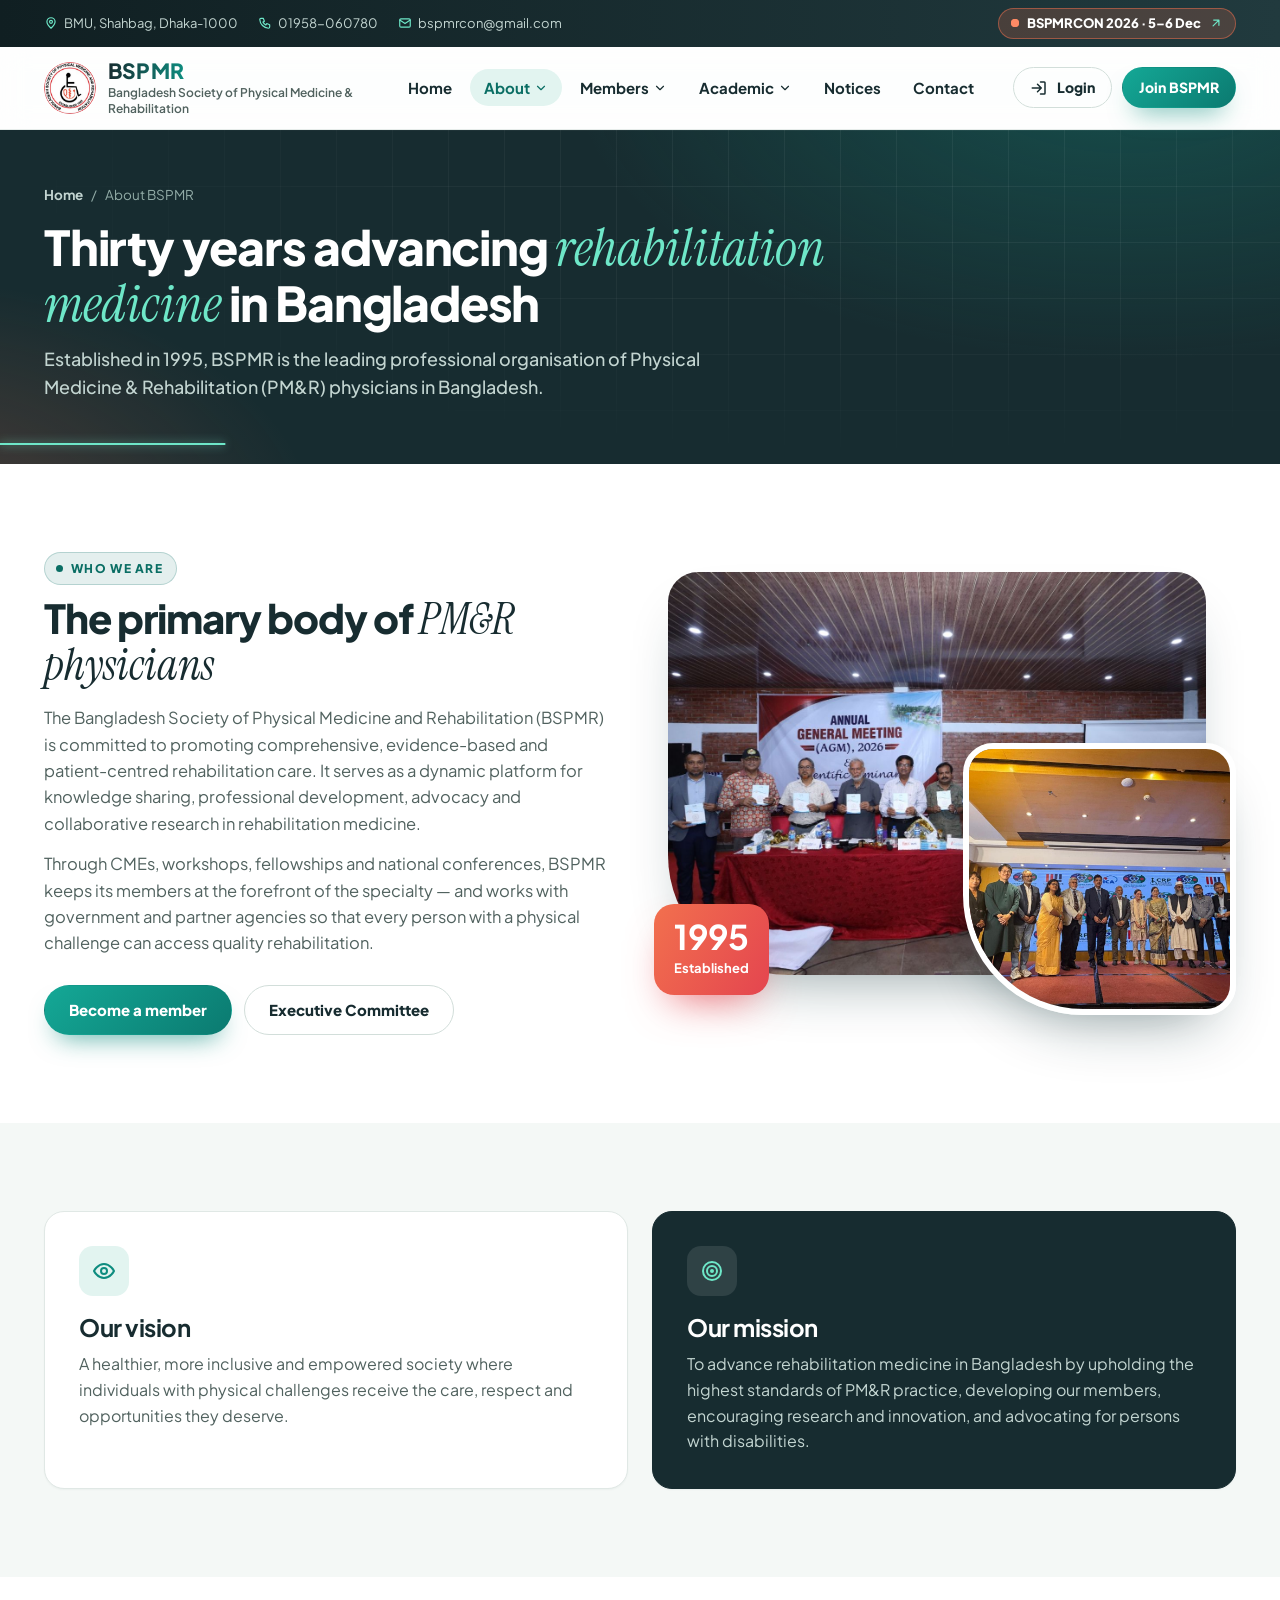
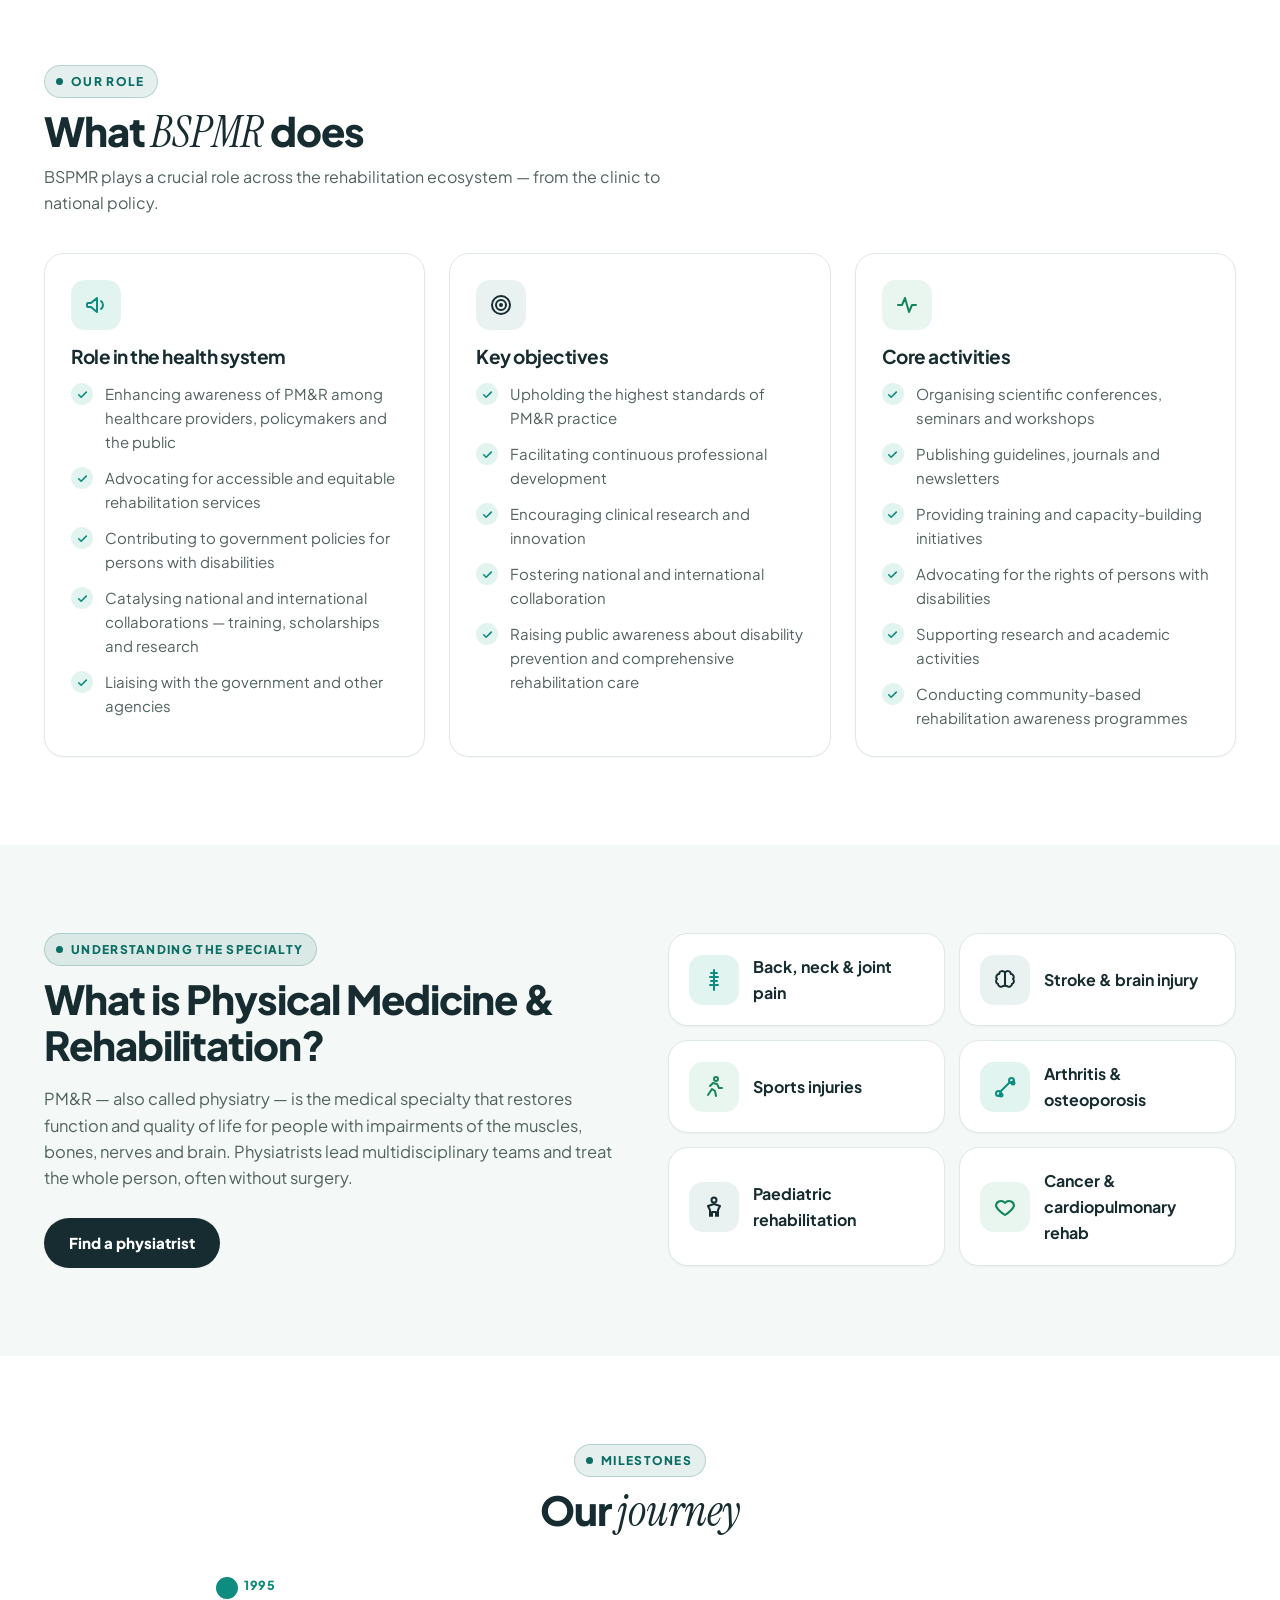
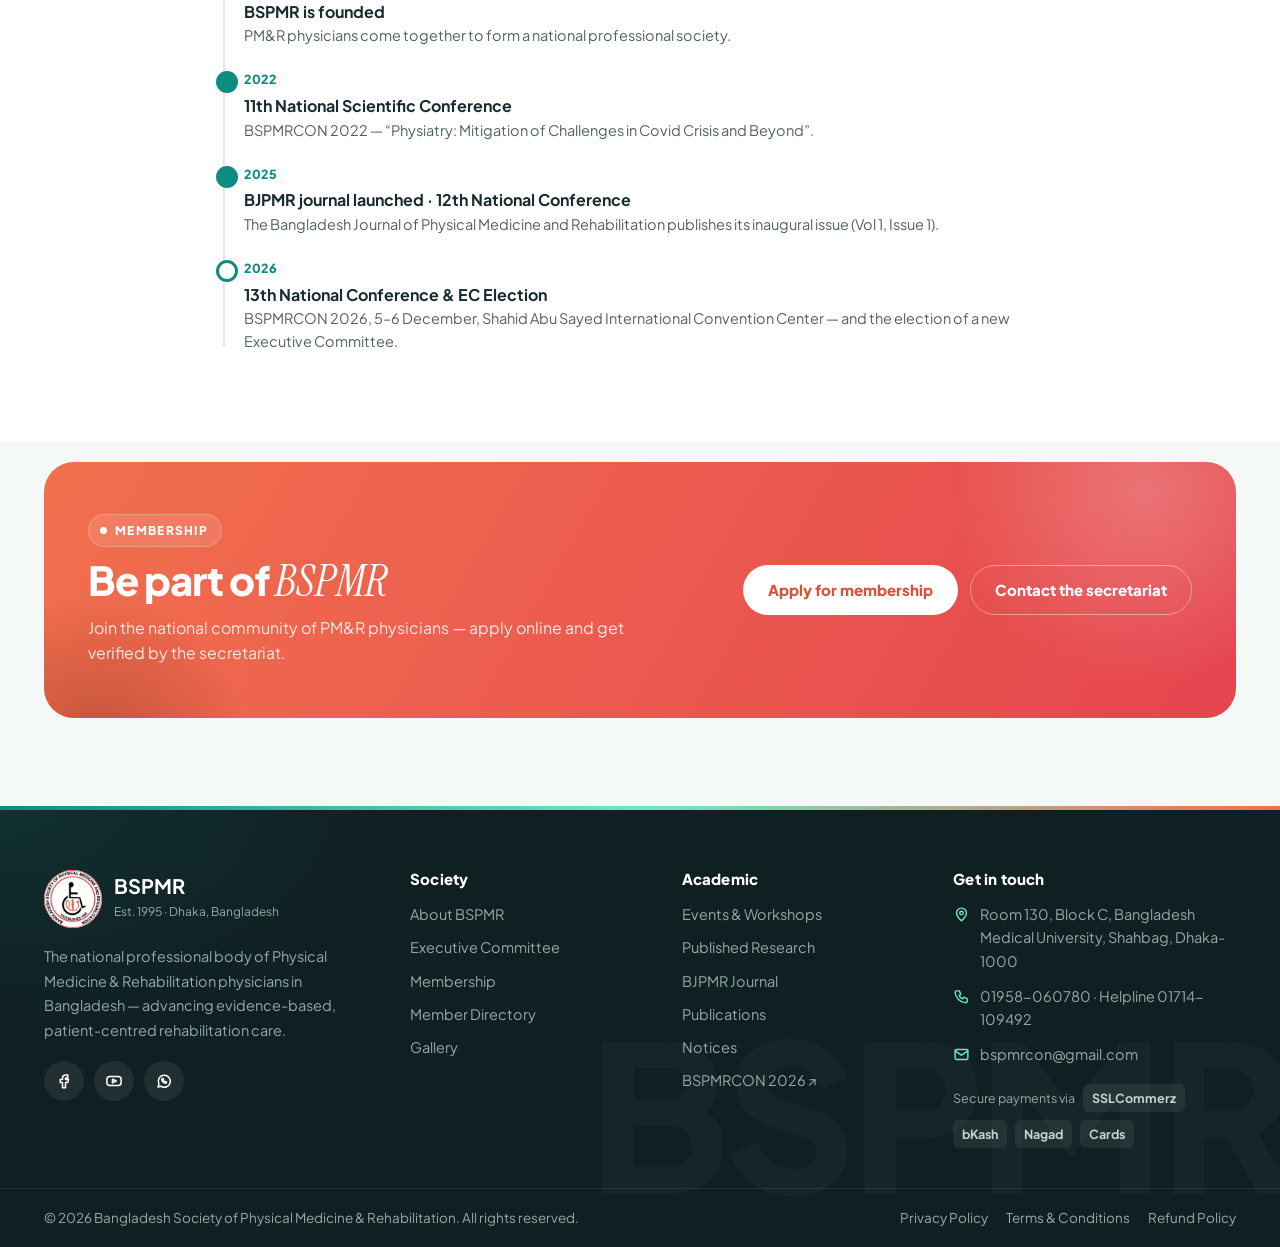
==== commit cd8410d4: "Soften the dark teal background colours and glows" ====
--- a/about.html
+++ b/about.html
@@ -5,7 +5,7 @@
 <meta name="viewport" content="width=device-width, initial-scale=1">
 <title>About — BSPMR</title>
 <meta name="description" content="About the Bangladesh Society of Physical Medicine and Rehabilitation (BSPMR): history, mission, objectives and core activities since 1995.">
-<meta name="theme-color" content="#0B2E33">
+<meta name="theme-color" content="#172C30">
 <link rel="icon" type="image/png" href="assets/img/bspmr-logo.png">
 <link rel="preconnect" href="https://fonts.googleapis.com">
 <link rel="preconnect" href="https://fonts.gstatic.com" crossorigin>
--- a/assets/css/style.css
+++ b/assets/css/style.css
@@ -3,9 +3,9 @@
    (echoing the red of the BSPMR logo). Plus Jakarta Sans + Instrument Serif. */
 
 :root{
-  --navy:#0B2E33; --navy-2:#072226; --navy-3:#114049;
+  --navy:#172C30; --navy-2:#101F22; --navy-3:#213A3E;
   --red:#0E8C7F; --red-d:#0A6E64; --orange:#F2704E; --coral:#6EE7C8;
-  --ink:#0B2E33; --muted:#51625F; --muted-2:#7D8D8A;
+  --ink:#172C30; --muted:#51625F; --muted-2:#7D8D8A;
   --line:#E0E8E5; --line-2:#ECF1EF; --bg:#F4F8F6; --card:#FFFFFF;
   --tint-red:#E2F4F0; --tint-blue:#EAF2F1; --tint-green:#E8F6EF; --green:#14845A;
   --warm:#F2704E; --warm-d:#D9533A; --tint-warm:#FEEDE6; --mint:#6EE7C8;
@@ -131,7 +131,7 @@
 @media (max-width:720px){.topbar-info .hide-sm{display:none}.brand-sub{display:none}.hdr-cta .btn-red{display:none}.brand img{width:46px;height:46px}}
 
 /* ---------- page hero (inner pages) ---------- */
-.phero{position:relative;background:radial-gradient(900px 480px at 88% -20%,rgba(20,168,150,.55),transparent 62%),radial-gradient(700px 420px at -8% 120%,rgba(242,112,78,.25),transparent 60%),var(--navy);color:#fff;overflow:hidden}
+.phero{position:relative;background:radial-gradient(900px 480px at 88% -20%,rgba(20,168,150,.28),transparent 62%),radial-gradient(700px 420px at -8% 120%,rgba(242,112,78,.25),transparent 60%),var(--navy);color:#fff;overflow:hidden}
 .phero::before{content:"";position:absolute;inset:0;background-image:linear-gradient(rgba(255,255,255,.055) 1px,transparent 1px),linear-gradient(90deg,rgba(255,255,255,.055) 1px,transparent 1px);background-size:56px 56px;-webkit-mask-image:radial-gradient(ellipse at 70% 20%,#000 20%,transparent 72%);mask-image:radial-gradient(ellipse at 70% 20%,#000 20%,transparent 72%)}
 .phero .wrap{position:relative;z-index:1;padding-top:54px;padding-bottom:62px}
 .crumbs{display:flex;gap:8px;align-items:center;font-size:13.5px;color:#92ACA7;margin-bottom:14px;flex-wrap:wrap}
@@ -146,7 +146,7 @@
 .section{padding:88px 0}
 .section-sm{padding:60px 0}
 .section-white{background:#fff}
-.section-navy{background:radial-gradient(800px 420px at 100% 0%,rgba(20,168,150,.35),transparent 60%),var(--navy);color:#fff}
+.section-navy{background:radial-gradient(800px 420px at 100% 0%,rgba(20,168,150,.18),transparent 60%),var(--navy);color:#fff}
 .section-tint{background:linear-gradient(180deg,#EAF5F1,var(--bg))}
 .eyebrow{display:inline-flex;align-items:center;gap:8px;font-size:12px;font-weight:800;letter-spacing:1.3px;text-transform:uppercase;color:var(--red-d);padding:6px 13px 6px 11px;border-radius:999px;background:color-mix(in srgb,currentColor 11%,transparent);border:1px solid color-mix(in srgb,currentColor 22%,transparent)}
 .eyebrow::before{content:"";width:7px;height:7px;background:currentColor;border-radius:50%}
@@ -177,9 +177,9 @@
 .section-navy .check-list li::before{background-color:rgba(255,255,255,.1)}
 
 /* ---------- home hero ---------- */
-.hero{position:relative;background:radial-gradient(900px 480px at 88% -20%,rgba(20,168,150,.55),transparent 62%),radial-gradient(700px 420px at -8% 120%,rgba(242,112,78,.25),transparent 60%),var(--navy);color:#fff;overflow:hidden}
+.hero{position:relative;background:radial-gradient(900px 480px at 88% -20%,rgba(20,168,150,.28),transparent 62%),radial-gradient(700px 420px at -8% 120%,rgba(242,112,78,.25),transparent 60%),var(--navy);color:#fff;overflow:hidden}
 .hero::before{content:"";position:absolute;inset:0;background-image:linear-gradient(rgba(255,255,255,.055) 1px,transparent 1px),linear-gradient(90deg,rgba(255,255,255,.055) 1px,transparent 1px);background-size:56px 56px;-webkit-mask-image:radial-gradient(ellipse at 70% 20%,#000 20%,transparent 72%);mask-image:radial-gradient(ellipse at 70% 20%,#000 20%,transparent 72%)}
-.hero-glow1{position:absolute;width:600px;height:600px;border-radius:50%;right:-200px;top:-220px;background:radial-gradient(circle,rgba(110,231,200,.22),transparent 65%)}
+.hero-glow1{position:absolute;width:600px;height:600px;border-radius:50%;right:-200px;top:-220px;background:radial-gradient(circle,rgba(110,231,200,.12),transparent 65%)}
 .hero-glow2{position:absolute;width:460px;height:460px;border-radius:50%;left:-180px;bottom:-240px;background:radial-gradient(circle,rgba(242,112,78,.25),transparent 65%)}
 .hero-ecg{position:absolute;left:0;right:0;bottom:70px;width:100%;height:84px;pointer-events:none}
 .hero .wrap{position:relative;display:grid;grid-template-columns:1.05fr .95fr;gap:48px;align-items:center;padding-top:70px;padding-bottom:150px}
@@ -223,7 +223,7 @@
 @media (max-width:900px){.stats-in{grid-template-columns:repeat(2,1fr);gap:10px}.stat:last-child{grid-column:1/-1}}
 
 /* conference band */
-.con{position:relative;border-radius:var(--r-lg);overflow:hidden;background:radial-gradient(520px 320px at 100% 100%,rgba(242,112,78,.35),transparent 65%),linear-gradient(120deg,#082A2F 0%,#0F4148 55%,#0E6B62 100%);color:#fff;display:grid;grid-template-columns:1.2fr .8fr;gap:30px;padding:44px;align-items:center}
+.con{position:relative;border-radius:var(--r-lg);overflow:hidden;background:radial-gradient(520px 320px at 100% 100%,rgba(242,112,78,.35),transparent 65%),linear-gradient(120deg,#14272A 0%,#1F3A3D 55%,#2A4F4C 100%);color:#fff;display:grid;grid-template-columns:1.2fr .8fr;gap:30px;padding:44px;align-items:center}
 .con::before{content:"";position:absolute;inset:0;background-image:linear-gradient(rgba(255,255,255,.055) 1px,transparent 1px),linear-gradient(90deg,rgba(255,255,255,.055) 1px,transparent 1px);background-size:56px 56px;-webkit-mask-image:radial-gradient(ellipse at 20% 0%,#000 20%,transparent 72%);mask-image:radial-gradient(ellipse at 20% 0%,#000 20%,transparent 72%)}
 .con>*{position:relative}
 .con h2{font-size:clamp(26px,3vw,38px);font-weight:800;letter-spacing:-1px;margin:14px 0 10px}
@@ -256,7 +256,7 @@
 .seats-bar i{display:block;height:100%;background:linear-gradient(90deg,var(--red),#34D3B6);border-radius:99px}
 .seats-t{display:flex;justify-content:space-between;font-size:12.5px;font-weight:800;color:var(--muted);margin-top:6px}
 .ev-foot{display:flex;gap:10px;justify-content:space-between;align-items:center;padding:18px 22px 22px;margin-top:6px}
-.ev-feat{border:0;background:radial-gradient(360px 220px at 100% 0%,rgba(242,112,78,.35),transparent 65%),linear-gradient(150deg,#0B2E33,#0F5059);color:#fff}
+.ev-feat{border:0;background:radial-gradient(360px 220px at 100% 0%,rgba(242,112,78,.35),transparent 65%),linear-gradient(150deg,#172C30,#24413F);color:#fff}
 .ev-feat h3{color:#fff}.ev-feat .ev-body,.ev-feat .ev-loc{color:#C3D5D1}
 .ev-feat .ev-date{background:var(--grad-warm)}
 .ev-feat .ev-date span{color:#fff}
@@ -389,7 +389,7 @@
 /* journal & publications */
 .issue{display:grid;grid-template-columns:150px 1fr;gap:22px;background:#fff;border:1px solid var(--line);border-radius:var(--r);padding:20px;align-items:start}
 .issue img,.issue .cover-ph{width:150px;aspect-ratio:3/4;object-fit:cover;border-radius:8px;box-shadow:0 14px 26px -14px rgba(11,46,51,.6)}
-.cover-ph{background:linear-gradient(150deg,var(--navy),#13706A);color:#fff;display:flex;flex-direction:column;justify-content:flex-end;padding:14px;font-family:var(--f-head);font-weight:800;font-size:15px;line-height:1.2}
+.cover-ph{background:linear-gradient(150deg,var(--navy),#2E5552);color:#fff;display:flex;flex-direction:column;justify-content:flex-end;padding:14px;font-family:var(--f-head);font-weight:800;font-size:15px;line-height:1.2}
 .cover-ph small{font-family:var(--f-body);font-weight:700;font-size:11px;color:#C3D5D1;margin-top:4px}
 .issue h3{font-size:20px}
 .issue .acts{display:flex;gap:10px;flex-wrap:wrap;margin-top:16px}
@@ -452,7 +452,7 @@
 
 /* login */
 .auth{min-height:calc(100vh - 140px);display:grid;grid-template-columns:1fr 1fr}
-.auth-side{position:relative;background:radial-gradient(900px 480px at 88% -20%,rgba(20,168,150,.55),transparent 62%),radial-gradient(700px 420px at -8% 120%,rgba(242,112,78,.25),transparent 60%),var(--navy);color:#fff;padding:60px 48px;display:flex;flex-direction:column;justify-content:center;overflow:hidden}
+.auth-side{position:relative;background:radial-gradient(900px 480px at 88% -20%,rgba(20,168,150,.28),transparent 62%),radial-gradient(700px 420px at -8% 120%,rgba(242,112,78,.25),transparent 60%),var(--navy);color:#fff;padding:60px 48px;display:flex;flex-direction:column;justify-content:center;overflow:hidden}
 .auth-side::before{content:"";position:absolute;inset:0;background-image:linear-gradient(rgba(255,255,255,.055) 1px,transparent 1px),linear-gradient(90deg,rgba(255,255,255,.055) 1px,transparent 1px);background-size:56px 56px;-webkit-mask-image:radial-gradient(ellipse at 70% 20%,#000 20%,transparent 72%);mask-image:radial-gradient(ellipse at 70% 20%,#000 20%,transparent 72%)}
 .auth-side>*{position:relative}
 .auth-main{display:flex;align-items:center;justify-content:center;padding:48px 24px}
@@ -471,7 +471,7 @@
 .modal-x svg{width:18px;height:18px}
 
 /* footer */
-.site-footer{position:relative;overflow:hidden;background:radial-gradient(700px 380px at 0% 0%,rgba(20,168,150,.22),transparent 60%),var(--navy-2);color:#92ACA7;margin-top:0}
+.site-footer{position:relative;overflow:hidden;background:radial-gradient(700px 380px at 0% 0%,rgba(20,168,150,.12),transparent 60%),var(--navy-2);color:#92ACA7;margin-top:0}
 .site-footer::before{content:"";position:absolute;left:0;right:0;top:0;height:4px;background:linear-gradient(90deg,var(--red),var(--mint),var(--warm))}
 .site-footer::after{content:"BSPMR";position:absolute;right:-10px;bottom:34px;font-family:var(--f-head);font-weight:800;font-size:clamp(90px,16vw,230px);letter-spacing:-6px;line-height:1;color:rgba(255,255,255,.028);pointer-events:none}
 .site-footer>*{position:relative;z-index:1}
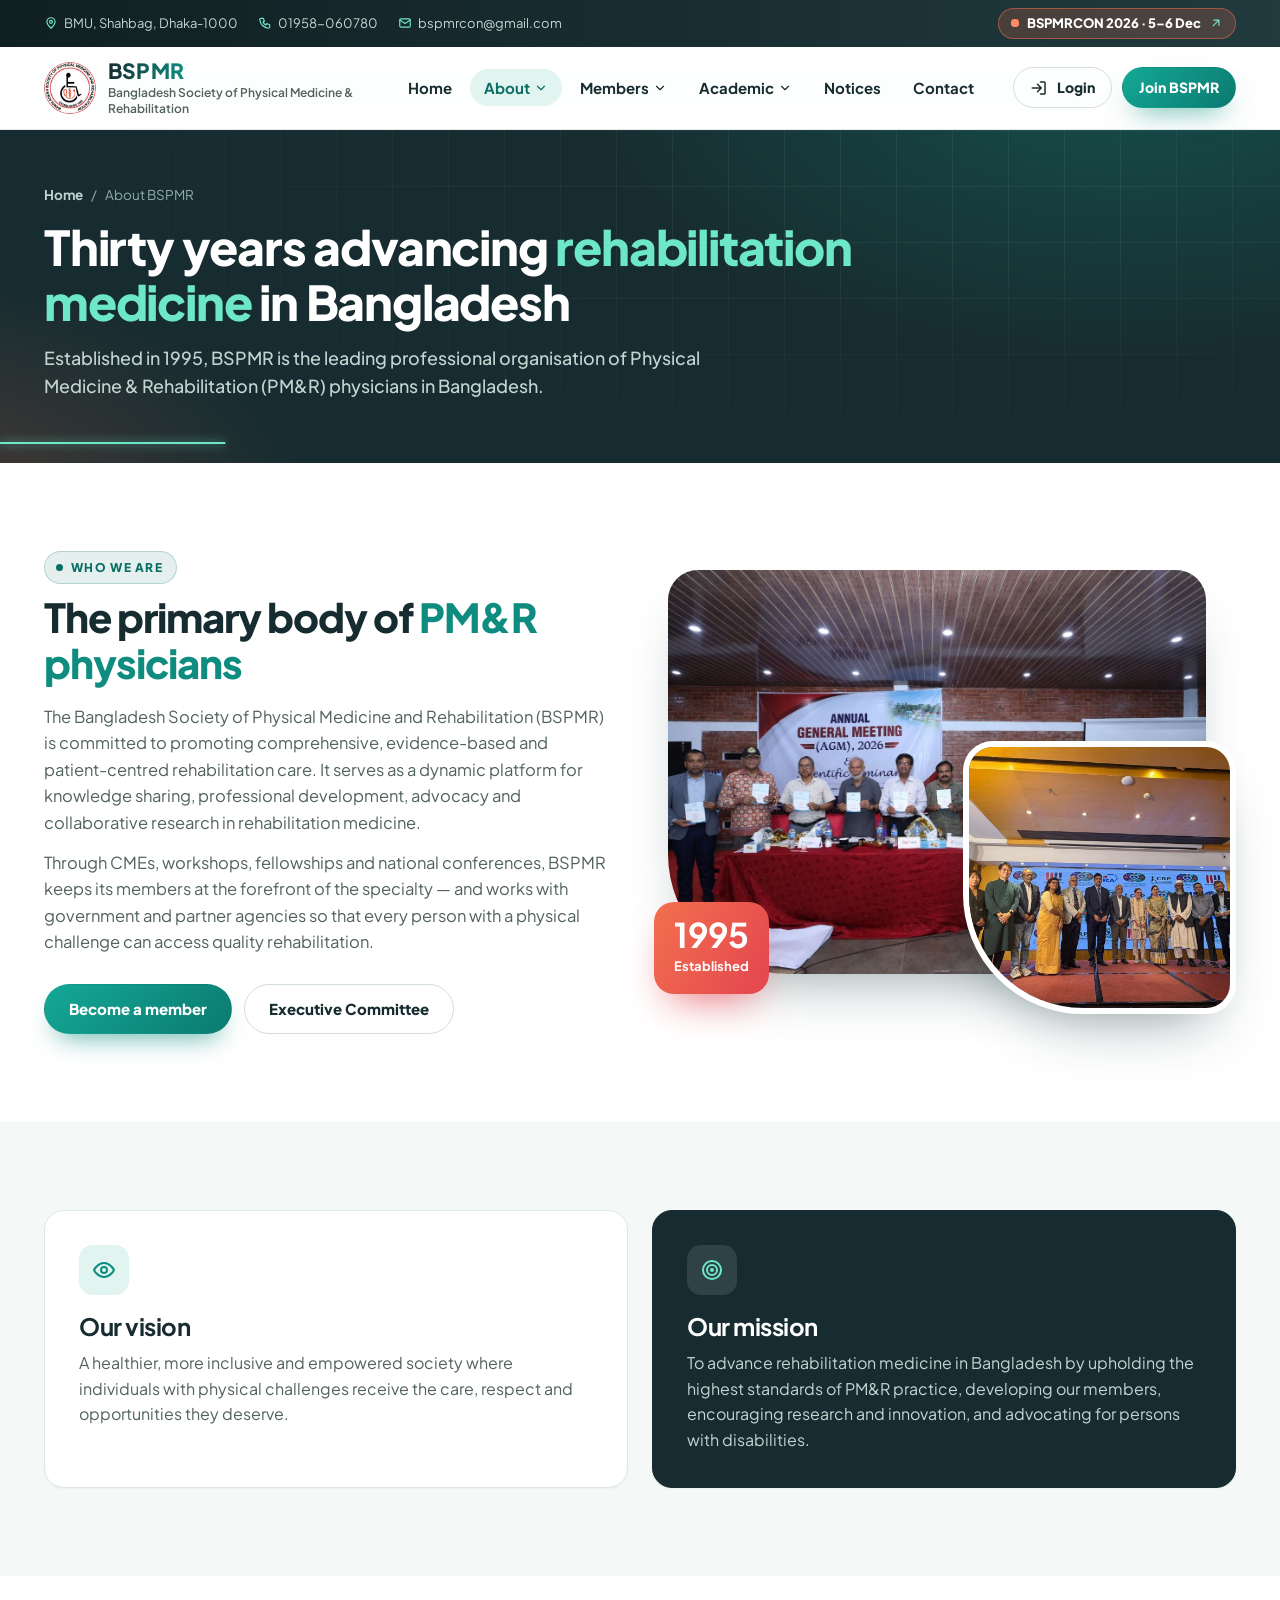
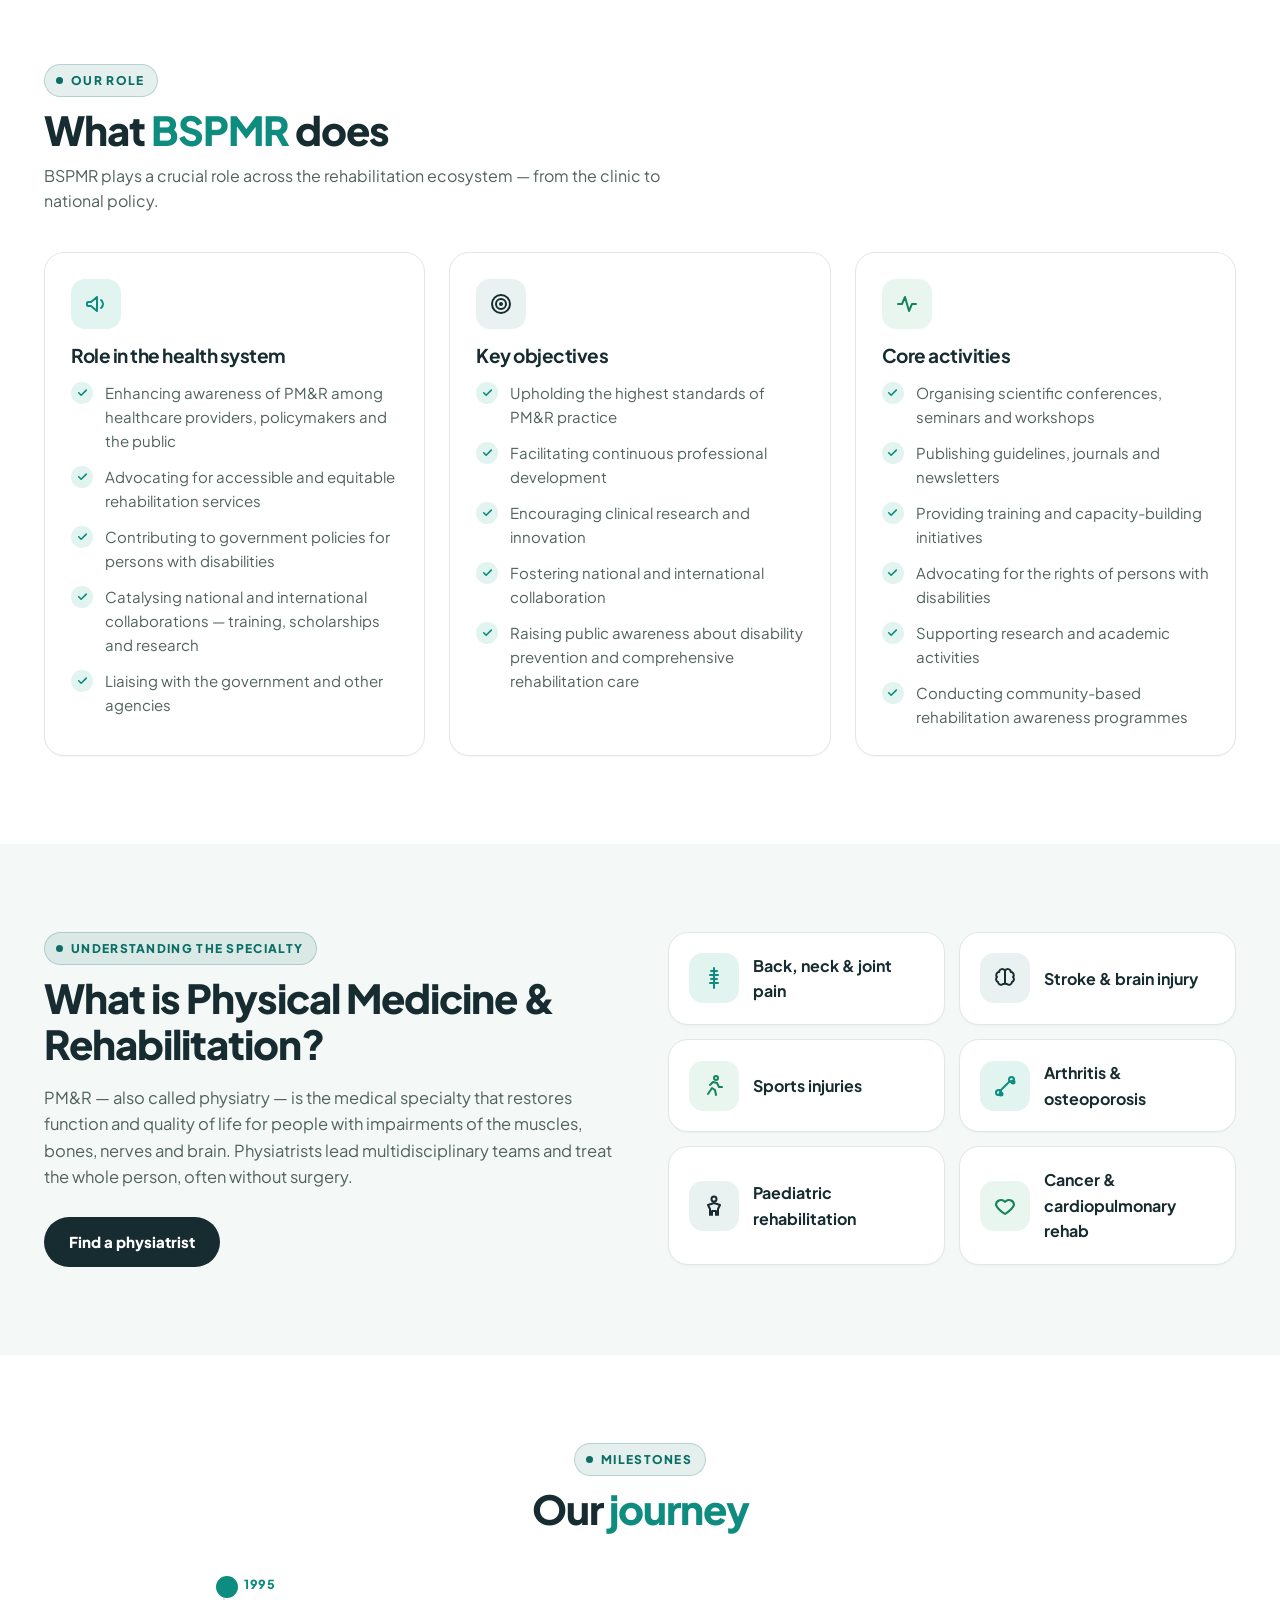
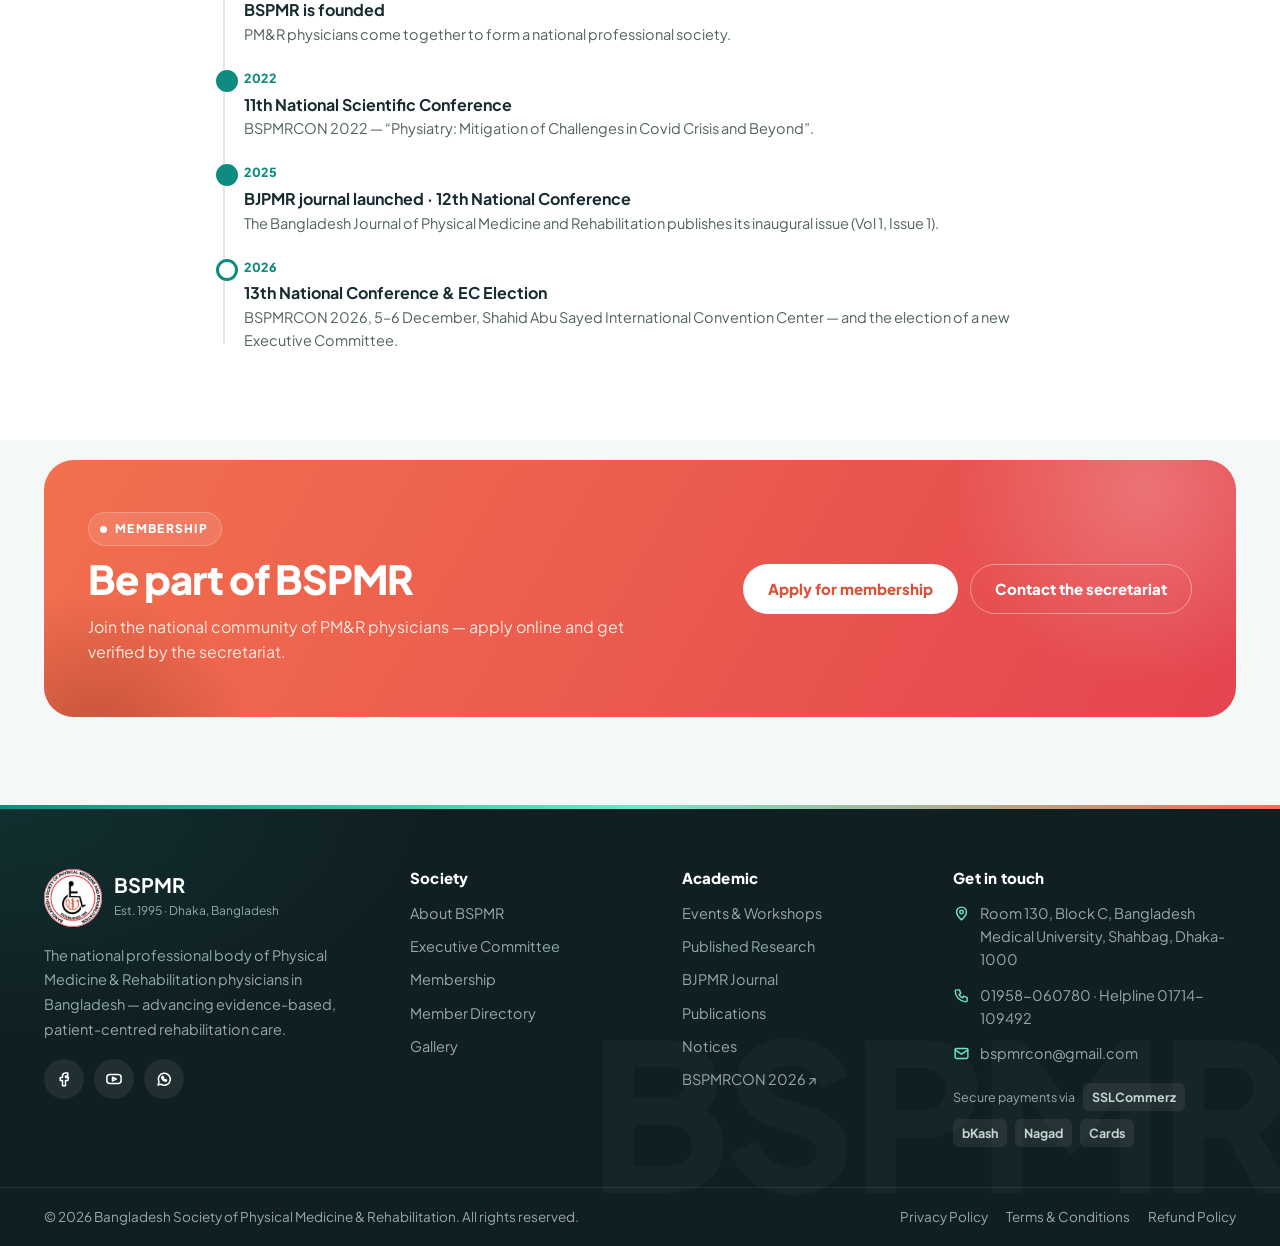
==== commit b7bff7c3: "Use the same bold heading font throughout instead of serif italic accents" ====
--- a/about.html
+++ b/about.html
@@ -9,7 +9,7 @@
 <link rel="icon" type="image/png" href="assets/img/bspmr-logo.png">
 <link rel="preconnect" href="https://fonts.googleapis.com">
 <link rel="preconnect" href="https://fonts.gstatic.com" crossorigin>
-<link rel="stylesheet" href="https://fonts.googleapis.com/css2?family=Plus+Jakarta+Sans:wght@400;500;600;700;800&family=Instrument+Serif:ital@0;1&display=swap">
+<link rel="stylesheet" href="https://fonts.googleapis.com/css2?family=Plus+Jakarta+Sans:wght@400;500;600;700;800&display=swap">
 <link rel="stylesheet" href="assets/css/style.css">
 </head>
 <body data-page="about">
--- a/assets/css/style.css
+++ b/assets/css/style.css
@@ -1,6 +1,6 @@
 /* BSPMR main site prototype — shared styles
    Theme: deep teal ink, clinical teal, mint highlights and a warm coral accent
-   (echoing the red of the BSPMR logo). Plus Jakarta Sans + Instrument Serif. */
+   (echoing the red of the BSPMR logo). Plus Jakarta Sans. */
 
 :root{
   --navy:#172C30; --navy-2:#101F22; --navy-3:#213A3E;
@@ -16,7 +16,6 @@
   --shadow-lg:0 30px 60px -28px rgba(11,46,51,.45);
   --wrap:1240px;
   --f-head:'Plus Jakarta Sans',system-ui,sans-serif; --f-body:'Plus Jakarta Sans',system-ui,sans-serif;
-  --f-serif:'Instrument Serif',Georgia,serif;
 }
 *{box-sizing:border-box}
 html{scroll-behavior:smooth;-webkit-text-size-adjust:100%}
@@ -24,7 +23,9 @@
 img{max-width:100%;height:auto;display:block}
 a{color:var(--red-d)} a:hover{color:var(--navy)}
 h1,h2,h3,h4{font-family:var(--f-head);line-height:1.15;margin:0;letter-spacing:-.5px}
-h1 em,h2 em,.serif{font-family:var(--f-serif);font-style:italic;font-weight:400;letter-spacing:0;font-size:1.1em;line-height:1}
+h1 em,h2 em{font-style:normal;color:var(--red)}
+.hero h1 em,.phero h1 em,.section-navy h2 em,.con h2 em{color:var(--mint)}
+.cta-band h2 em{color:#fff}
 p{margin:0}
 button,input,select,textarea{font-family:inherit;font-size:inherit}
 :focus-visible{outline:3px solid rgba(14,140,127,.45);outline-offset:2px}
@@ -218,7 +219,7 @@
 .stat::after{content:"";position:absolute;left:22px;right:22px;bottom:0;height:3px;border-radius:3px 3px 0 0;background:var(--grad)}
 .stat:nth-child(even)::after{background:var(--grad-warm)}
 .stat b{font-family:var(--f-head);font-size:clamp(28px,3vw,40px);font-weight:800;color:var(--navy);display:block;line-height:1;letter-spacing:-1.2px}
-.stat b i{font-family:var(--f-serif);font-weight:400;color:var(--warm);letter-spacing:0}
+.stat b i{font-style:normal;color:var(--warm)}
 .stat span{display:block;margin-top:8px;font-size:14px;color:var(--muted);font-weight:700}
 @media (max-width:900px){.stats-in{grid-template-columns:repeat(2,1fr);gap:10px}.stat:last-child{grid-column:1/-1}}
 
@@ -227,7 +228,7 @@
 .con::before{content:"";position:absolute;inset:0;background-image:linear-gradient(rgba(255,255,255,.055) 1px,transparent 1px),linear-gradient(90deg,rgba(255,255,255,.055) 1px,transparent 1px);background-size:56px 56px;-webkit-mask-image:radial-gradient(ellipse at 20% 0%,#000 20%,transparent 72%);mask-image:radial-gradient(ellipse at 20% 0%,#000 20%,transparent 72%)}
 .con>*{position:relative}
 .con h2{font-size:clamp(26px,3vw,38px);font-weight:800;letter-spacing:-1px;margin:14px 0 10px}
-.con h2 span{color:var(--mint);font-family:var(--f-serif);font-style:italic;font-weight:400;font-size:1.1em}
+.con h2 span{color:var(--mint)}
 .con p{color:#C3D5D1}
 .con-meta{display:flex;gap:22px;flex-wrap:wrap;margin:18px 0 26px;font-size:14.5px;color:#DCE9E6;font-weight:700}
 .con-meta span{display:inline-flex;gap:8px;align-items:center}
@@ -307,7 +308,7 @@
 .pillar{background:#fff;border:1px solid var(--line);border-radius:var(--r);padding:26px;position:relative;overflow:hidden}
 .pillar h3{font-size:18px;margin:16px 0 8px}
 .pillar p{color:var(--muted);font-size:14.5px}
-.pillar-n{position:absolute;right:18px;top:6px;font-family:var(--f-serif);font-style:italic;font-weight:400;font-size:56px;color:#DCEBE6}
+.pillar-n{position:absolute;right:18px;top:12px;font-family:var(--f-head);font-weight:800;font-size:44px;color:#E3EEEA}
 
 /* finder widget */
 .finder{background:#fff;border-radius:var(--r-lg);padding:32px;box-shadow:var(--shadow-lg);color:var(--navy)}
@@ -513,5 +514,5 @@
 .marq-t{display:flex;width:max-content;animation:marquee 46s linear infinite}
 .marq:hover .marq-t{animation-play-state:paused}
 .marq-t span{display:inline-flex;align-items:center;gap:26px;padding-right:26px;font-family:var(--f-head);font-weight:800;font-size:clamp(20px,2.4vw,30px);color:var(--navy);white-space:nowrap;letter-spacing:-.6px}
-.marq-t span:nth-child(even){font-family:var(--f-serif);font-style:italic;font-weight:400;color:var(--red-d);letter-spacing:0;font-size:clamp(22px,2.7vw,34px)}
-.marq-t span::after{content:"\2726";font-family:var(--f-body);font-style:normal;font-size:.55em;color:var(--warm)}
+.marq-t span:nth-child(even){color:var(--red)}
+.marq-t span::after{content:"\2726";font-size:.55em;color:var(--warm)}
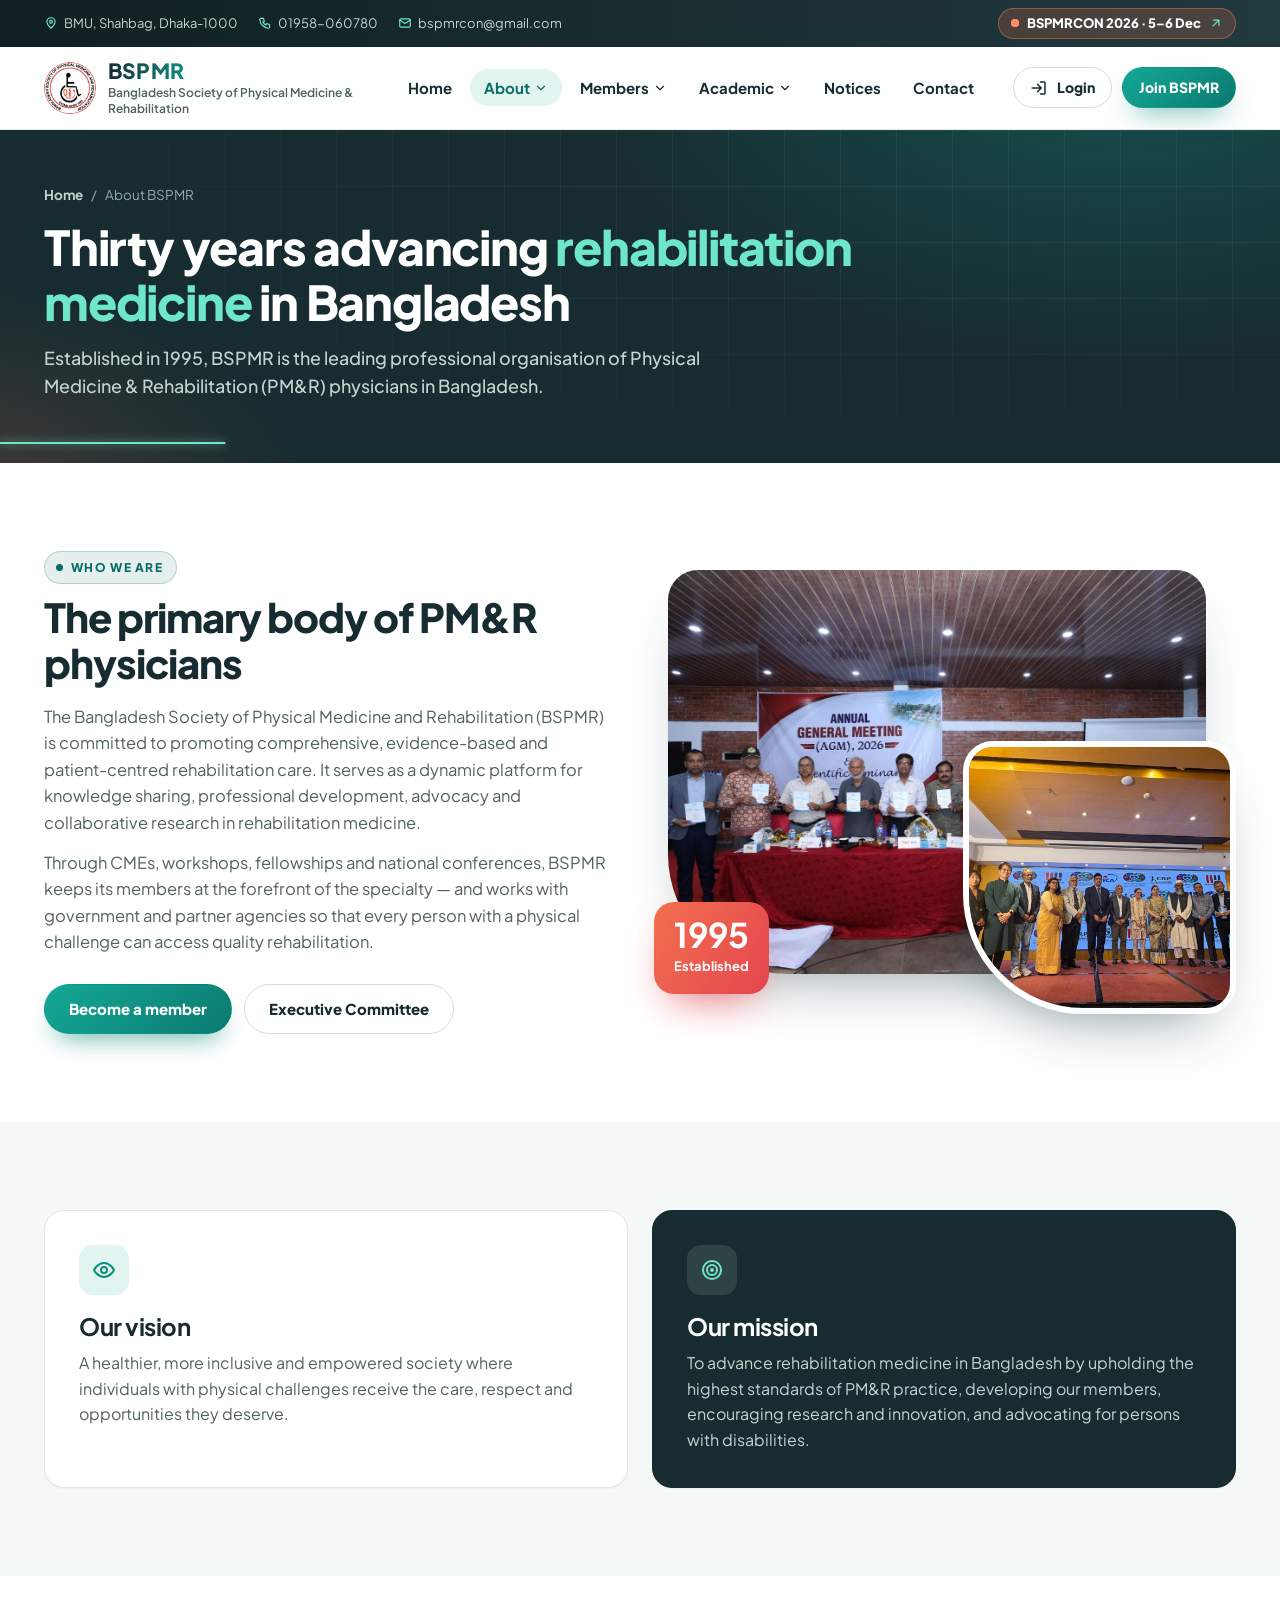
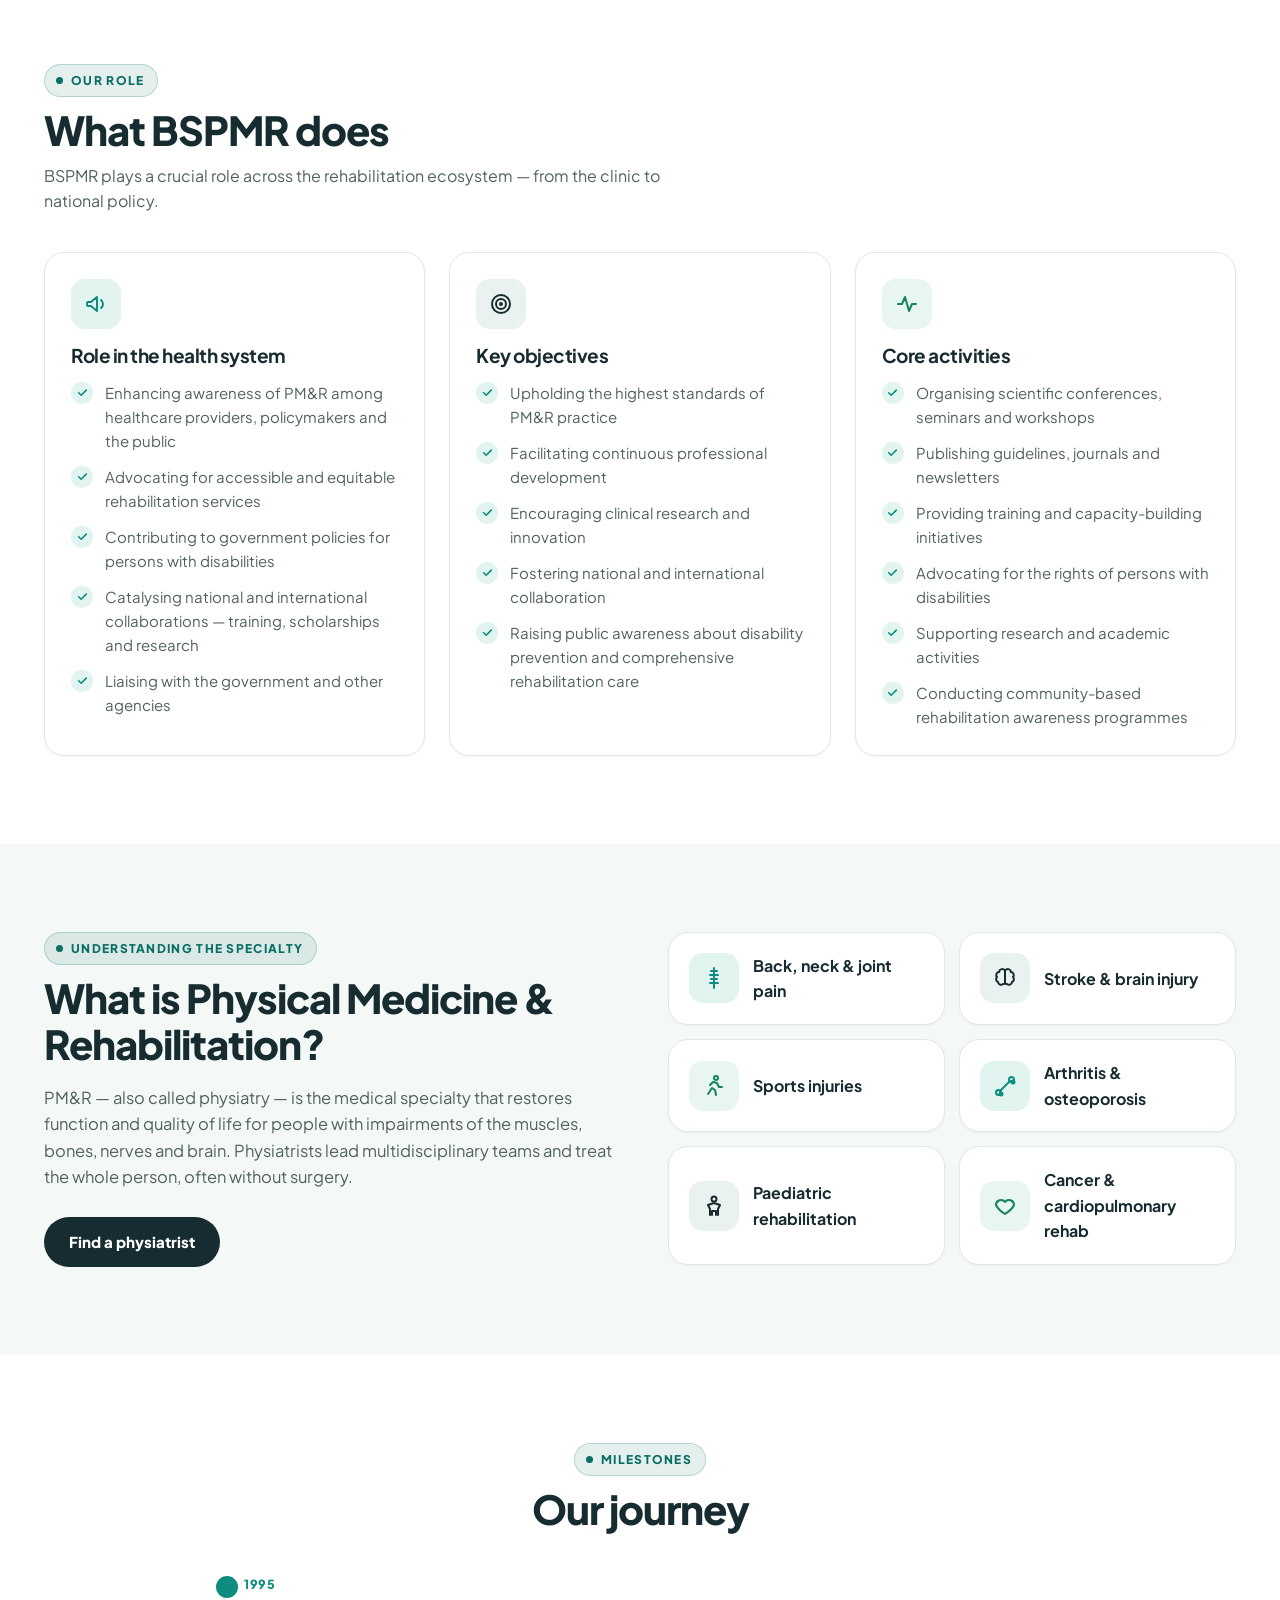
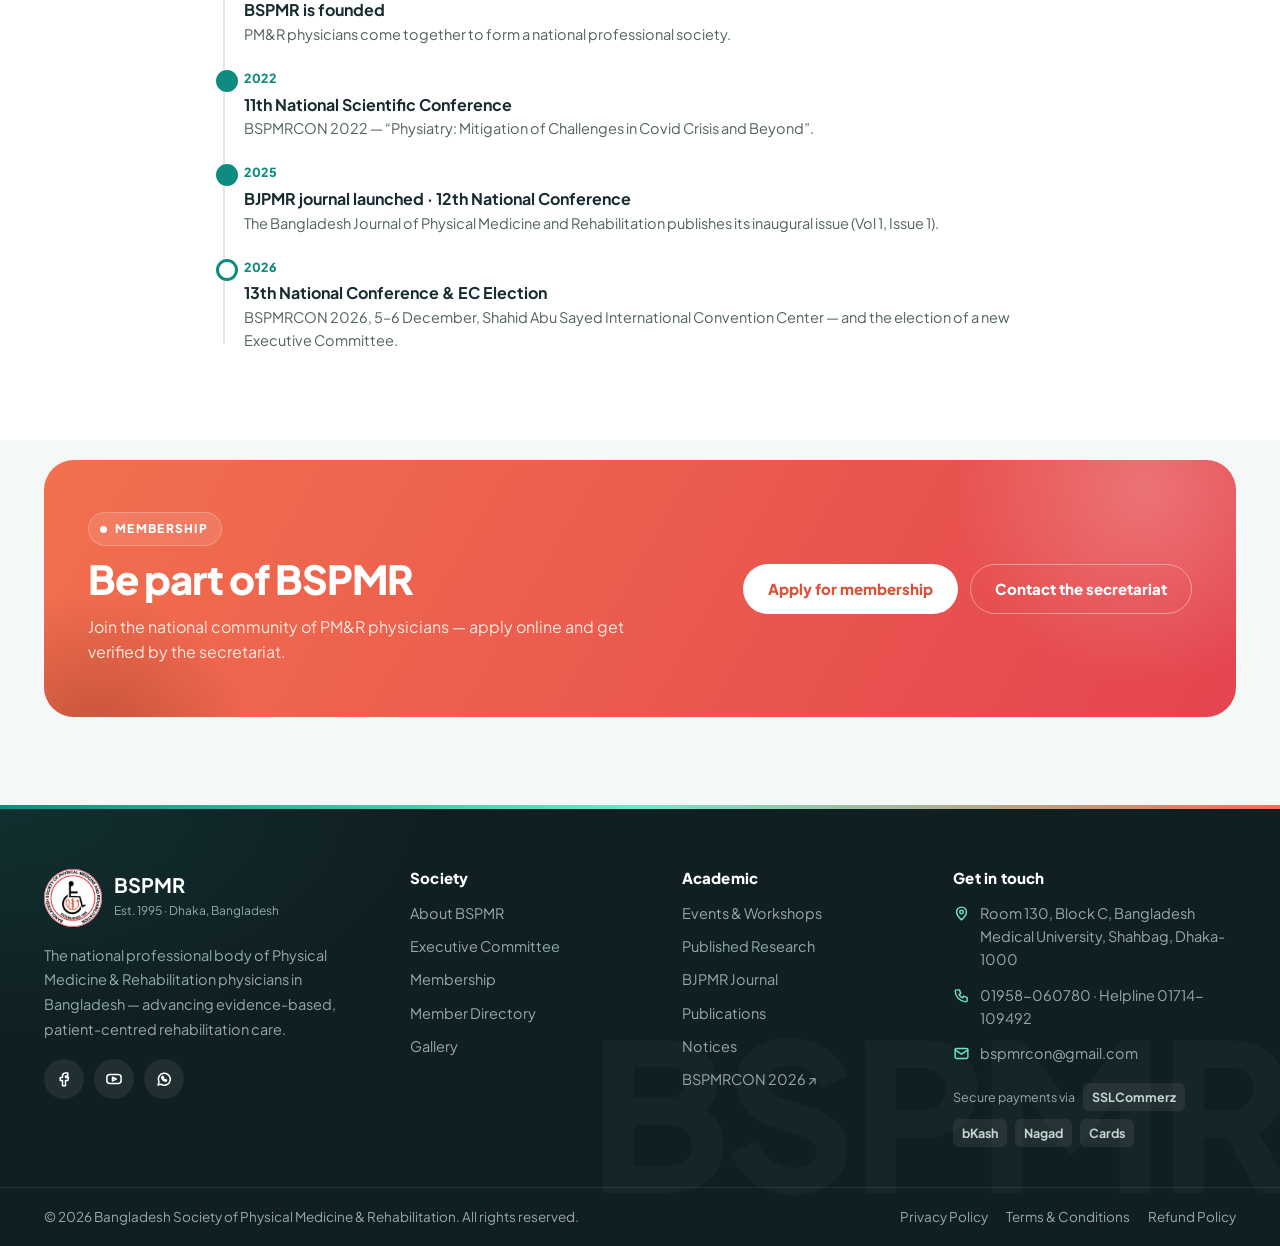
==== commit e37ece98: "Plain headings without highlighted words; version asset links to avoid stale caches" ====
--- a/about.html
+++ b/about.html
@@ -10,7 +10,7 @@
 <link rel="preconnect" href="https://fonts.googleapis.com">
 <link rel="preconnect" href="https://fonts.gstatic.com" crossorigin>
 <link rel="stylesheet" href="https://fonts.googleapis.com/css2?family=Plus+Jakarta+Sans:wght@400;500;600;700;800&display=swap">
-<link rel="stylesheet" href="assets/css/style.css">
+<link rel="stylesheet" href="assets/css/style.css?v=4">
 </head>
 <body data-page="about">
 <div id="site-header"></div>
@@ -122,8 +122,8 @@
 </main>
 
 <div id="site-footer"></div>
-<script src="assets/js/data.js"></script>
-<script src="assets/js/site.js"></script>
+<script src="assets/js/data.js?v=4"></script>
+<script src="assets/js/site.js?v=4"></script>
 
 </body>
 </html>
--- a/assets/css/style.css
+++ b/assets/css/style.css
@@ -23,9 +23,7 @@
 img{max-width:100%;height:auto;display:block}
 a{color:var(--red-d)} a:hover{color:var(--navy)}
 h1,h2,h3,h4{font-family:var(--f-head);line-height:1.15;margin:0;letter-spacing:-.5px}
-h1 em,h2 em{font-style:normal;color:var(--red)}
-.hero h1 em,.phero h1 em,.section-navy h2 em,.con h2 em{color:var(--mint)}
-.cta-band h2 em{color:#fff}
+h1 em,h2 em{font-style:normal;color:inherit}
 p{margin:0}
 button,input,select,textarea{font-family:inherit;font-size:inherit}
 :focus-visible{outline:3px solid rgba(14,140,127,.45);outline-offset:2px}
@@ -228,7 +226,7 @@
 .con::before{content:"";position:absolute;inset:0;background-image:linear-gradient(rgba(255,255,255,.055) 1px,transparent 1px),linear-gradient(90deg,rgba(255,255,255,.055) 1px,transparent 1px);background-size:56px 56px;-webkit-mask-image:radial-gradient(ellipse at 20% 0%,#000 20%,transparent 72%);mask-image:radial-gradient(ellipse at 20% 0%,#000 20%,transparent 72%)}
 .con>*{position:relative}
 .con h2{font-size:clamp(26px,3vw,38px);font-weight:800;letter-spacing:-1px;margin:14px 0 10px}
-.con h2 span{color:var(--mint)}
+.con h2 span{color:inherit}
 .con p{color:#C3D5D1}
 .con-meta{display:flex;gap:22px;flex-wrap:wrap;margin:18px 0 26px;font-size:14.5px;color:#DCE9E6;font-weight:700}
 .con-meta span{display:inline-flex;gap:8px;align-items:center}
